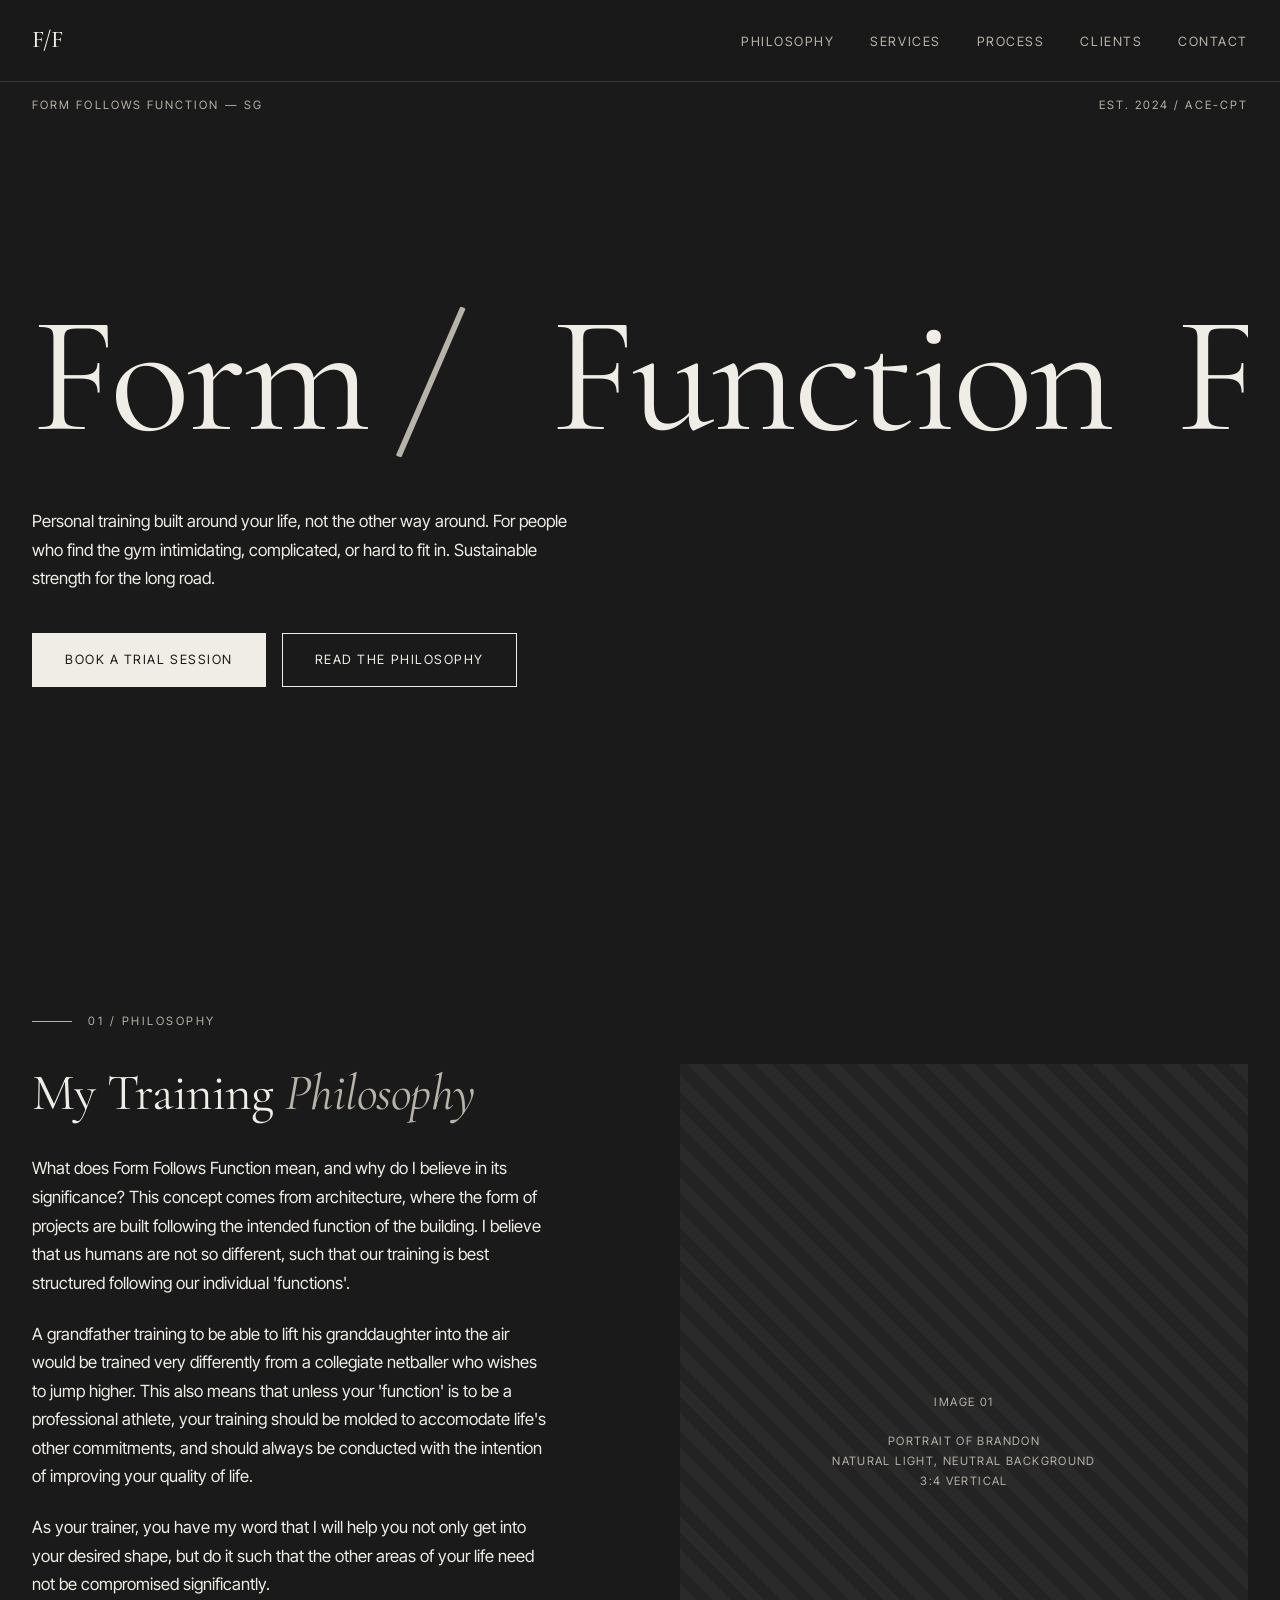
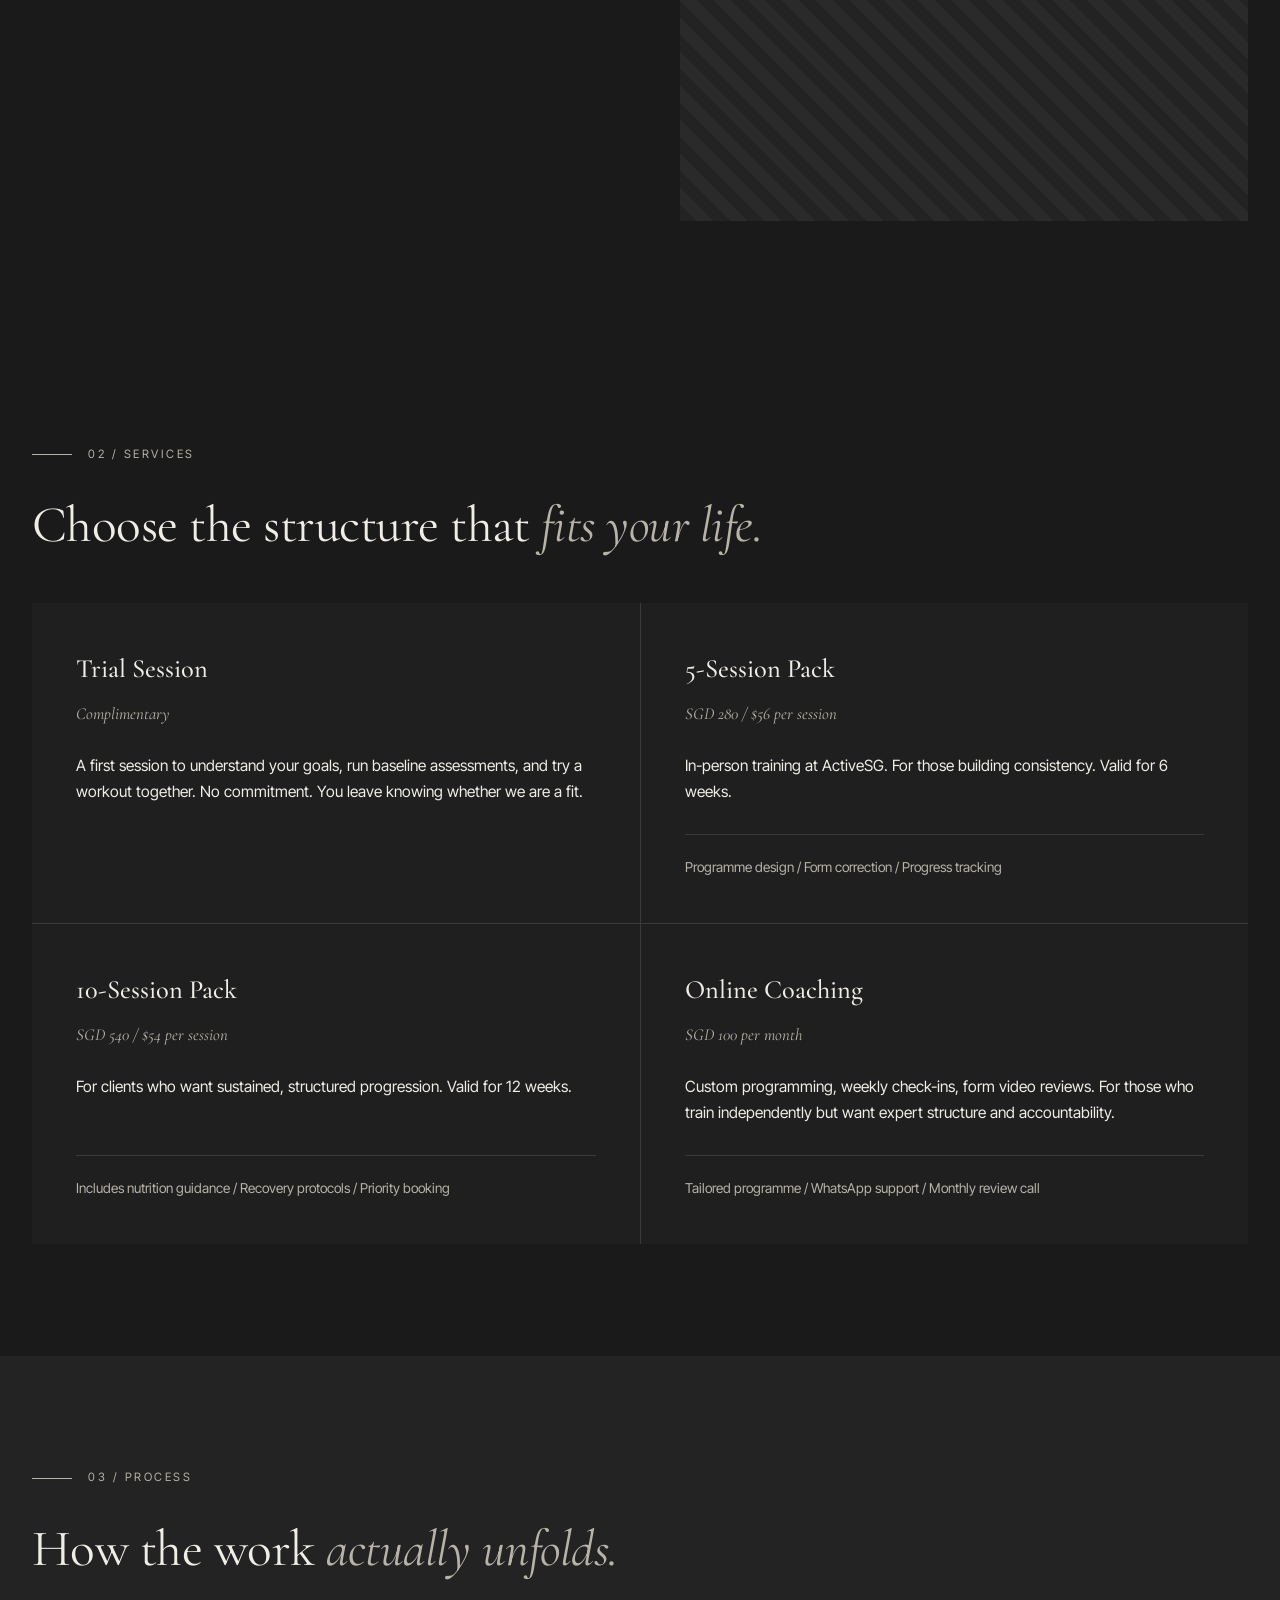
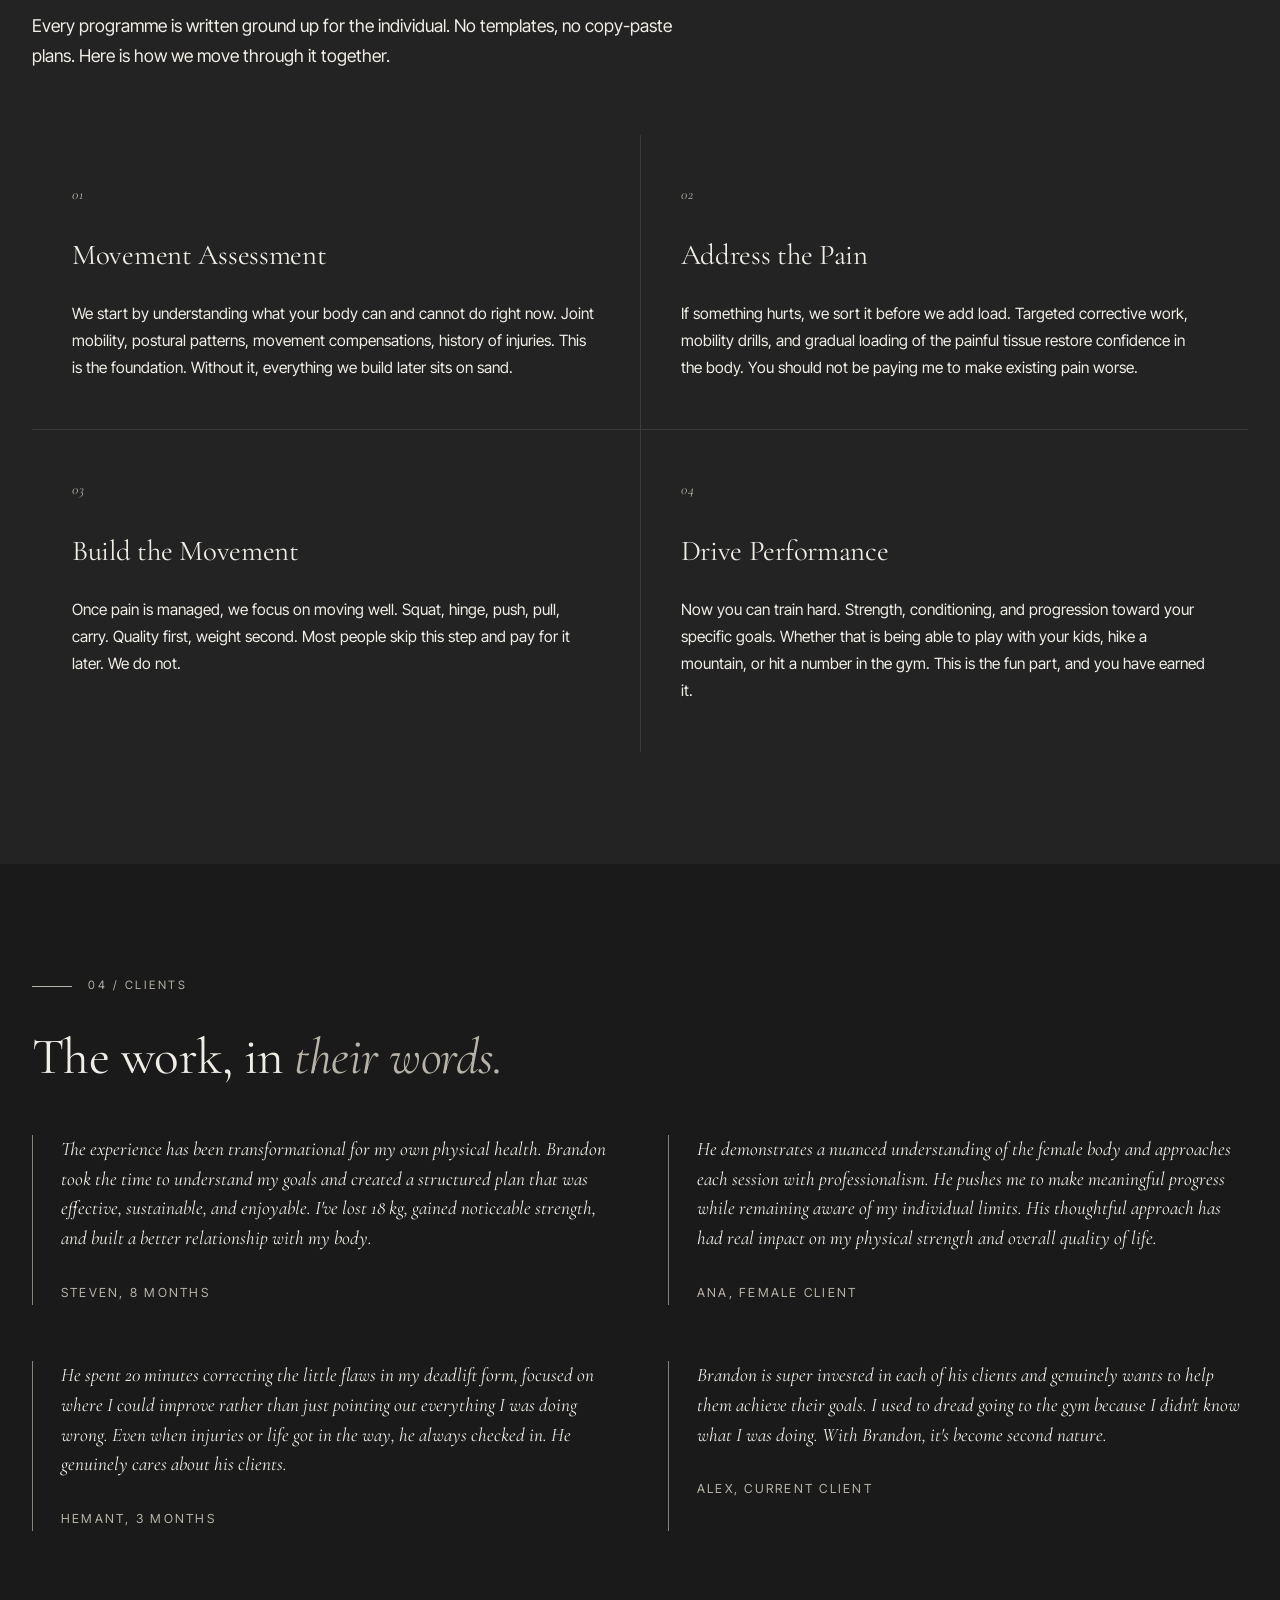
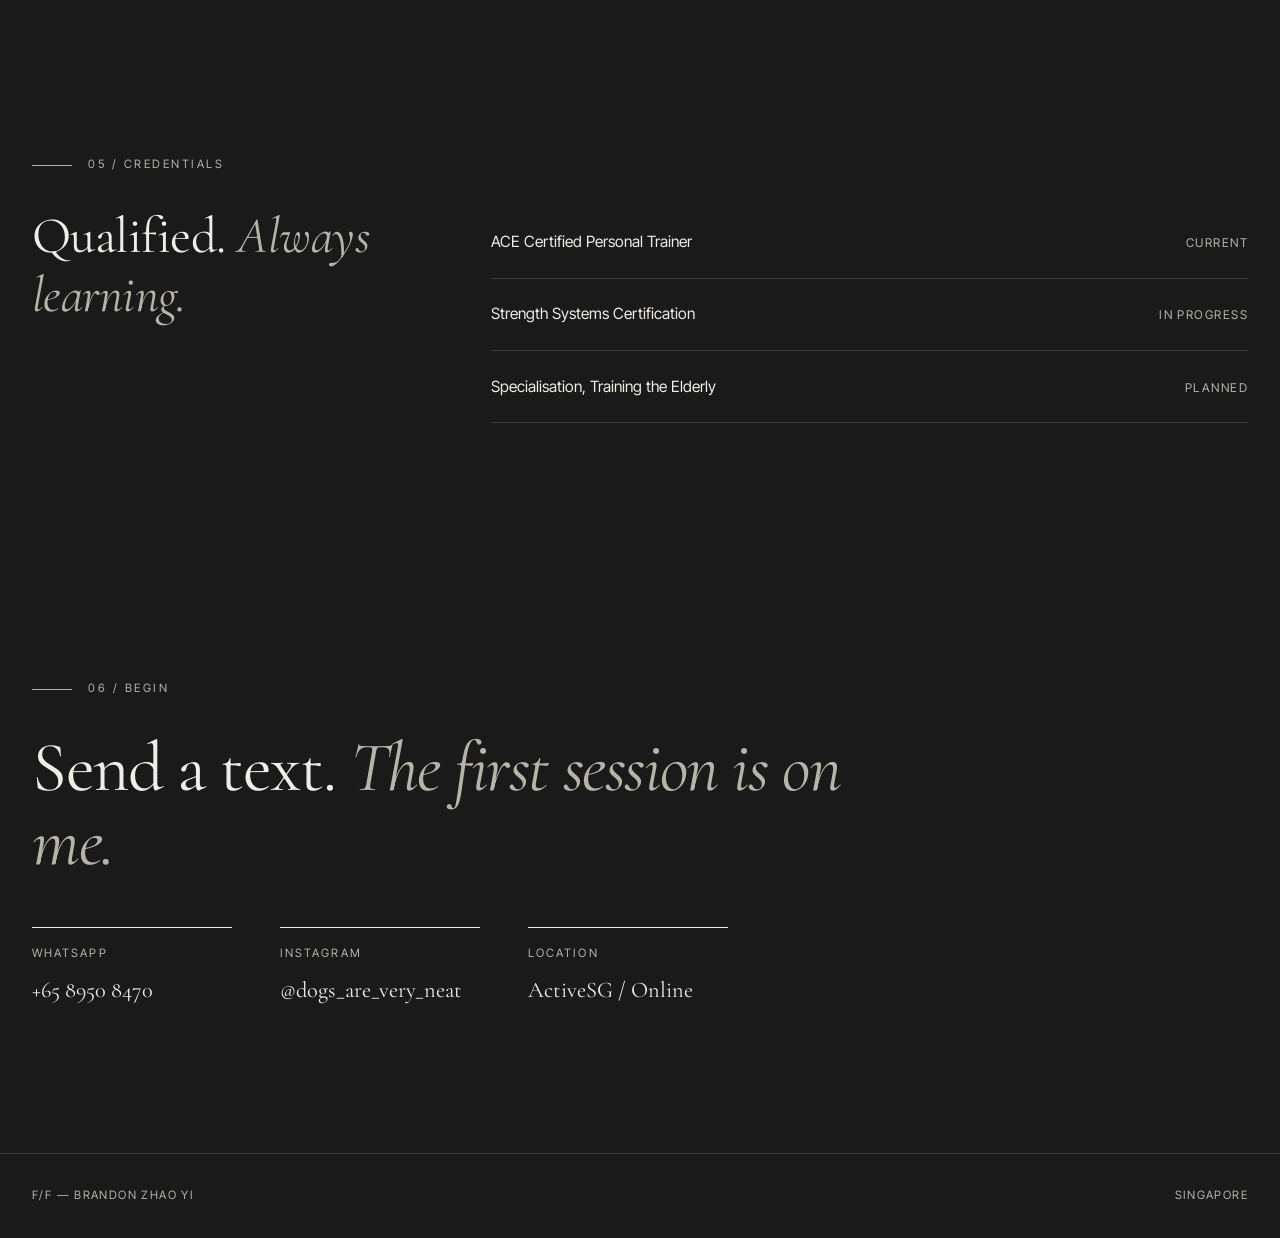
==== index.html @ 16bed67a "Add F/F personal training website Single-file HTML site for Brandon Zhao Yi's personal training bran" ====
<!DOCTYPE html>

<html lang="en">
<head>
<meta charset="UTF-8" />
<meta name="viewport" content="width=device-width, initial-scale=1.0" />
<title>F/F — Form Follows Function | Brandon Zhao Yi</title>

<link rel="preconnect" href="https://fonts.googleapis.com" />
<link rel="preconnect" href="https://fonts.gstatic.com" crossorigin />
<link href="https://fonts.googleapis.com/css2?family=Cormorant+Garamond:ital,wght@0,300;0,400;0,500;1,300;1,400&family=Inter+Tight:wght@300;400;500&display=swap" rel="stylesheet" />

<!--
============================================================================
HOW TO EDIT THIS WEBSITE — READ THIS FIRST
============================================================================

You do NOT need GitHub. You do NOT need to know code.

To edit any text on this site:

1. Open this file in any text editor (Notes, TextEdit, Notepad,
   or even just open it in iPad Files app and tap "Open in...")
2. Scroll down to the section called "TEXT CONTENT"
3. Change the words BETWEEN the quotation marks. Do NOT touch
   anything outside the quotation marks.
4. Save the file.
5. Re-open the file in your browser to see the changes.

Example:
   tagline: "Old text here"
   Change to:
   tagline: "Your new text here"

That is it. The rest of the file is just styling that makes
everything look pretty. You never need to touch it.

============================================================================
-->

<script>
// ============================================================================
// TEXT CONTENT — EDIT EVERYTHING HERE
// ============================================================================
// All your website text lives in this single block.
// Change anything inside the QUOTATION MARKS.
// Use \n for a new paragraph break in long text blocks.
// ============================================================================

const SITE = {

  // ----- HERO SECTION (the landing) -----
  brandShort: "F/F",
  brandFull: "Form / Function",
  metaLeft: "Form Follows Function — SG",
  metaRight: "EST. 2024 / ACE-CPT",
  tagline: "Personal training built around your life, not the other way around. For people who find the gym intimidating, complicated, or hard to fit in. Sustainable strength for the long road.",
  ctaPrimary: "Book a Trial Session",
  ctaSecondary: "Read the Philosophy",

  // ----- SECTION 01: PHILOSOPHY -----
  philosophyHeading: "My Training",
  philosophyHeadingItalic: "Philosophy",
  philosophyParagraph1: "What does Form Follows Function mean, and why do I believe in its significance? This concept comes from architecture, where the form of projects are built following the intended function of the building. I believe that us humans are not so different, such that our training is best structured following our individual 'functions'.",
  philosophyParagraph2: "A grandfather training to be able to lift his granddaughter into the air would be trained very differently from a collegiate netballer who wishes to jump higher. This also means that unless your 'function' is to be a professional athlete, your training should be molded to accomodate life's other commitments, and should always be conducted with the intention of improving your quality of life.",
  philosophyParagraph3: "As your trainer, you have my word that I will help you not only get into your desired shape, but do it such that the other areas of your life need not be compromised significantly.",

  // ----- SECTION 02: SERVICES -----
  servicesHeading: "Choose the structure that",
  servicesHeadingItalic: "fits your life.",

  service1Title: "Trial Session",
  service1Price: "Complimentary",
  service1Desc: "A first session to understand your goals, run baseline assessments, and try a workout together. No commitment. You leave knowing whether we are a fit.",
  service1Detail: "",

  service2Title: "5-Session Pack",
  service2Price: "SGD 280 / $56 per session",
  service2Desc: "In-person training at ActiveSG. For those building consistency. Valid for 6 weeks.",
  service2Detail: "Programme design / Form correction / Progress tracking",

  service3Title: "10-Session Pack",
  service3Price: "SGD 540 / $54 per session",
  service3Desc: "For clients who want sustained, structured progression. Valid for 12 weeks.",
  service3Detail: "Includes nutrition guidance / Recovery protocols / Priority booking",

  service4Title: "Online Coaching",
  service4Price: "SGD 100 per month",
  service4Desc: "Custom programming, weekly check-ins, form video reviews. For those who train independently but want expert structure and accountability.",
  service4Detail: "Tailored programme / WhatsApp support / Monthly review call",

  // ----- SECTION 03: TRAINING PROCESS (NEW) -----
  processHeading: "How the work",
  processHeadingItalic: "actually unfolds.",
  processIntro: "Every programme is written ground up for the individual. No templates, no copy-paste plans. Here is how we move through it together.",

  process1Number: "01",
  process1Title: "Movement Assessment",
  process1Body: "We start by understanding what your body can and cannot do right now. Joint mobility, postural patterns, movement compensations, history of injuries. This is the foundation. Without it, everything we build later sits on sand.",

  process2Number: "02",
  process2Title: "Address the Pain",
  process2Body: "If something hurts, we sort it before we add load. Targeted corrective work, mobility drills, and gradual loading of the painful tissue restore confidence in the body. You should not be paying me to make existing pain worse.",

  process3Number: "03",
  process3Title: "Build the Movement",
  process3Body: "Once pain is managed, we focus on moving well. Squat, hinge, push, pull, carry. Quality first, weight second. Most people skip this step and pay for it later. We do not.",

  process4Number: "04",
  process4Title: "Drive Performance",
  process4Body: "Now you can train hard. Strength, conditioning, and progression toward your specific goals. Whether that is being able to play with your kids, hike a mountain, or hit a number in the gym. This is the fun part, and you have earned it.",

  // ----- SECTION 04: TESTIMONIALS -----
  testimonialsHeading: "The work, in",
  testimonialsHeadingItalic: "their words.",

  testimonial1Quote: "The experience has been transformational for my own physical health. Brandon took the time to understand my goals and created a structured plan that was effective, sustainable, and enjoyable. I've lost 18 kg, gained noticeable strength, and built a better relationship with my body.",
  testimonial1Cite: "Steven, 8 months",

  testimonial2Quote: "He demonstrates a nuanced understanding of the female body and approaches each session with professionalism. He pushes me to make meaningful progress while remaining aware of my individual limits. His thoughtful approach has had real impact on my physical strength and overall quality of life.",
  testimonial2Cite: "Ana, female client",

  testimonial3Quote: "He spent 20 minutes correcting the little flaws in my deadlift form, focused on where I could improve rather than just pointing out everything I was doing wrong. Even when injuries or life got in the way, he always checked in. He genuinely cares about his clients.",
  testimonial3Cite: "Hemant, 3 months",

  testimonial4Quote: "Brandon is super invested in each of his clients and genuinely wants to help them achieve their goals. I used to dread going to the gym because I didn't know what I was doing. With Brandon, it's become second nature.",
  testimonial4Cite: "Alex, current client",

  // ----- SECTION 05: CREDENTIALS -----
  credsHeading: "Qualified.",
  credsHeadingItalic: "Always learning.",
  cred1Name: "ACE Certified Personal Trainer",
  cred1Status: "Current",
  cred2Name: "Strength Systems Certification",
  cred2Status: "In Progress",
  cred3Name: "Specialisation, Training the Elderly",
  cred3Status: "Planned",

  // ----- SECTION 06: CONTACT -----
  contactHeading: "Send a text.",
  contactHeadingItalic: "The first session is on me.",
  whatsappNumber: "+65 8950 8470",
  whatsappLink: "https://wa.me/6589508470",
  instagramHandle: "@dogs_are_very_neat",
  instagramLink: "https://instagram.com/dogs_are_very_neat",
  locationText: "ActiveSG / Online",

  // ----- FOOTER -----
  footerLeft: "F/F — Brandon Zhao Yi",
  footerRight: "Singapore",

};

// ============================================================================
// END OF TEXT CONTENT — DO NOT EDIT BELOW THIS LINE
// (unless you know what you are doing)
// ============================================================================
</script>

<style>
  :root {
    /* DARK PALETTE — high contrast for readability */
    --bg: #1a1a1a;          /* deep charcoal background */
    --bg-alt: #232323;      /* slightly lighter section break */
    --bg-card: #1f1f1f;     /* card background */
    --text: #f0ede6;        /* off-white main text */
    --text-soft: #b8b3a8;   /* light grey secondary */
    --text-muted: #888378;  /* muted accent */
    --line: #3a3a3a;        /* dividers */
    --highlight: #f0ede6;
  }

  * { margin: 0; padding: 0; box-sizing: border-box; }

  html {
    scroll-behavior: smooth;
    overflow-y: scroll;
  }

  /* Visible scrollbar */
  html::-webkit-scrollbar { width: 10px; }
  html::-webkit-scrollbar-track { background: var(--bg-alt); }
  html::-webkit-scrollbar-thumb { background: var(--text-muted); }
  html::-webkit-scrollbar-thumb:hover { background: var(--text-soft); }
  html { scrollbar-width: thin; scrollbar-color: var(--text-muted) var(--bg-alt); }

  body {
    background: var(--bg);
    color: var(--text);
    font-family: 'Inter Tight', sans-serif;
    font-weight: 400;
    line-height: 1.7;
    overflow-x: hidden;
    -webkit-font-smoothing: antialiased;
    font-size: 16px;
  }

  /* NAV */
  nav {
    position: fixed;
    top: 0; left: 0; right: 0;
    padding: 1.25rem 2rem;
    display: flex;
    justify-content: space-between;
    align-items: center;
    z-index: 100;
    background: rgba(26, 26, 26, 0.85);
    backdrop-filter: blur(10px);
    -webkit-backdrop-filter: blur(10px);
    border-bottom: 1px solid var(--line);
  }

  .logo {
    font-family: 'Cormorant Garamond', serif;
    font-weight: 500;
    font-size: 1.5rem;
    color: var(--text);
    text-decoration: none;
  }

  .nav-links {
    display: flex;
    gap: 2.25rem;
    list-style: none;
  }

  .nav-links a {
    color: var(--text-soft);
    text-decoration: none;
    font-size: 0.8rem;
    letter-spacing: 0.12em;
    text-transform: uppercase;
    transition: color 0.3s;
  }

  .nav-links a:hover { color: var(--text); }

  /* HERO */
  .hero {
    min-height: 100vh;
    padding: 8rem 2rem 4rem;
    display: flex;
    flex-direction: column;
    justify-content: center;
    position: relative;
  }

  .hero-meta, .hero-meta-right {
    position: absolute;
    top: 6rem;
    font-size: 0.72rem;
    letter-spacing: 0.18em;
    text-transform: uppercase;
    color: var(--text-soft);
  }
  .hero-meta { left: 2rem; }
  .hero-meta-right { right: 2rem; text-align: right; }

  .marquee {
    overflow: hidden;
    white-space: nowrap;
    margin: 1rem 0;
  }

  .marquee-track {
    display: inline-block;
    animation: scroll 35s linear infinite;
    font-family: 'Cormorant Garamond', serif;
    font-weight: 400;
    font-size: clamp(4rem, 13vw, 13rem);
    line-height: 1;
    letter-spacing: -0.02em;
    color: var(--text);
  }

  .marquee-track span {
    display: inline-block;
    padding-right: 4rem;
  }

  .marquee-track .slash {
    font-style: italic;
    color: var(--text-soft);
  }

  @keyframes scroll {
    0%   { transform: translateX(0); }
    100% { transform: translateX(-50%); }
  }

  .hero-tagline {
    max-width: 560px;
    margin-top: 2rem;
    font-size: 1.05rem;
    color: var(--text);
    line-height: 1.7;
  }

  .cta-row {
    display: flex;
    gap: 1rem;
    margin-top: 2.5rem;
    flex-wrap: wrap;
  }

  .btn {
    display: inline-block;
    padding: 0.95rem 2rem;
    font-size: 0.8rem;
    letter-spacing: 0.12em;
    text-transform: uppercase;
    text-decoration: none;
    border: 1px solid var(--text);
    color: var(--text);
    background: transparent;
    transition: background 0.3s, color 0.3s;
    cursor: pointer;
    font-family: inherit;
  }

  .btn:hover { background: var(--text); color: var(--bg); }

  .btn-filled {
    background: var(--text);
    color: var(--bg);
  }

  .btn-filled:hover { background: transparent; color: var(--text); }

  /* SECTIONS */
  section {
    padding: 7rem 2rem;
    max-width: 1400px;
    margin: 0 auto;
  }

  .section-label {
    font-size: 0.72rem;
    letter-spacing: 0.22em;
    text-transform: uppercase;
    color: var(--text-soft);
    margin-bottom: 2rem;
    display: flex;
    align-items: center;
    gap: 1rem;
  }

  .section-label::before {
    content: '';
    width: 40px;
    height: 1px;
    background: var(--text-soft);
  }

  /* PHILOSOPHY */
  .philosophy {
    display: grid;
    grid-template-columns: 1fr 1fr;
    gap: 5rem;
    align-items: start;
  }

  .philosophy-text h2,
  .section-headline {
    font-family: 'Cormorant Garamond', serif;
    font-weight: 400;
    font-size: clamp(2rem, 4vw, 3.2rem);
    line-height: 1.15;
    letter-spacing: -0.01em;
    margin-bottom: 2rem;
    color: var(--text);
  }

  .philosophy-text h2 em,
  .section-headline em {
    font-style: italic;
    color: var(--text-soft);
  }

  .philosophy-text p {
    font-size: 1.05rem;
    color: var(--text);
    margin-bottom: 1.4rem;
    max-width: 520px;
    line-height: 1.7;
  }

  .philosophy-image {
    aspect-ratio: 3/4;
    background: var(--bg-alt);
    position: relative;
    overflow: hidden;
  }

  .image-placeholder {
    position: absolute;
    inset: 0;
    display: flex;
    align-items: center;
    justify-content: center;
    color: var(--text-soft);
    font-size: 0.72rem;
    letter-spacing: 0.12em;
    text-transform: uppercase;
    text-align: center;
    padding: 2rem;
    background: repeating-linear-gradient(
      45deg,
      var(--bg-alt),
      var(--bg-alt) 12px,
      #2a2a2a 12px,
      #2a2a2a 24px
    );
  }

  /* SERVICES */
  .services-grid {
    display: grid;
    grid-template-columns: repeat(2, 1fr);
    gap: 1px;
    background: var(--line);
    margin-top: 3rem;
  }

  .service-card {
    background: var(--bg-card);
    padding: 2.75rem;
    display: flex;
    flex-direction: column;
    min-height: 320px;
  }

  .service-card h3 {
    font-family: 'Cormorant Garamond', serif;
    font-weight: 500;
    font-size: 1.65rem;
    margin-bottom: 0.5rem;
    color: var(--text);
  }

  .service-card .price {
    font-family: 'Cormorant Garamond', serif;
    font-style: italic;
    color: var(--text-soft);
    margin-bottom: 1.5rem;
    font-size: 1.05rem;
  }

  .service-card p {
    color: var(--text);
    font-size: 0.97rem;
    margin-bottom: auto;
    line-height: 1.7;
  }

  .service-card .pack-detail {
    margin-top: 1.5rem;
    padding-top: 1.25rem;
    border-top: 1px solid var(--line);
    font-size: 0.85rem;
    color: var(--text-soft);
    line-height: 1.8;
  }

  /* PROCESS — NEW SECTION */
  .process-section {
    background: var(--bg-alt);
    padding: 7rem 2rem;
    margin: 0;
    max-width: none;
  }

  .process-inner {
    max-width: 1400px;
    margin: 0 auto;
  }

  .process-intro {
    font-size: 1.1rem;
    color: var(--text);
    max-width: 640px;
    margin-bottom: 4rem;
    line-height: 1.7;
  }

  .process-grid {
    display: grid;
    grid-template-columns: repeat(2, 1fr);
    gap: 1px;
    background: var(--line);
  }

  .process-step {
    background: var(--bg-alt);
    padding: 3rem 2.5rem;
    position: relative;
  }

  .process-step .number {
    font-family: 'Cormorant Garamond', serif;
    font-style: italic;
    font-size: 0.9rem;
    color: var(--text-soft);
    letter-spacing: 0.1em;
    margin-bottom: 1.5rem;
  }

  .process-step h3 {
    font-family: 'Cormorant Garamond', serif;
    font-weight: 400;
    font-size: 1.8rem;
    margin-bottom: 1.25rem;
    color: var(--text);
    letter-spacing: -0.01em;
  }

  .process-step p {
    color: var(--text);
    font-size: 0.97rem;
    line-height: 1.75;
  }

  /* TESTIMONIALS */
  .testimonials {
    background: var(--bg);
    padding: 7rem 2rem;
    margin: 0;
    max-width: none;
  }

  .testimonials-inner {
    max-width: 1400px;
    margin: 0 auto;
  }

  .testimonial-grid {
    display: grid;
    grid-template-columns: repeat(2, 1fr);
    gap: 3.5rem;
    margin-top: 3rem;
  }

  .testimonial {
    border-left: 1px solid var(--text-muted);
    padding-left: 1.75rem;
  }

  .testimonial blockquote {
    font-family: 'Cormorant Garamond', serif;
    font-weight: 400;
    font-size: 1.2rem;
    line-height: 1.55;
    margin-bottom: 1.5rem;
    color: var(--text);
    font-style: italic;
  }

  .testimonial cite {
    font-style: normal;
    font-size: 0.78rem;
    letter-spacing: 0.18em;
    text-transform: uppercase;
    color: var(--text-soft);
  }

  /* CREDENTIALS */
  .creds {
    display: grid;
    grid-template-columns: 1fr 2fr;
    gap: 5rem;
    align-items: start;
  }

  .creds-list {
    list-style: none;
  }

  .creds-list li {
    padding: 1.4rem 0;
    border-bottom: 1px solid var(--line);
    display: flex;
    justify-content: space-between;
    align-items: baseline;
    gap: 1rem;
    font-size: 0.97rem;
    color: var(--text);
  }

  .creds-list li span:last-child {
    color: var(--text-soft);
    font-size: 0.75rem;
    letter-spacing: 0.12em;
    text-transform: uppercase;
    flex-shrink: 0;
  }

  /* CONTACT */
  .contact {
    text-align: left;
    padding: 9rem 2rem;
  }

  .contact h2 {
    font-family: 'Cormorant Garamond', serif;
    font-weight: 400;
    font-size: clamp(2.3rem, 5.5vw, 4.5rem);
    line-height: 1.05;
    letter-spacing: -0.02em;
    margin-bottom: 3rem;
    max-width: 900px;
    color: var(--text);
  }

  .contact h2 em {
    font-style: italic;
    color: var(--text-soft);
  }

  .contact-methods {
    display: flex;
    gap: 3rem;
    flex-wrap: wrap;
    margin-top: 3rem;
  }

  .contact-method {
    border-top: 1px solid var(--text);
    padding-top: 1rem;
    min-width: 200px;
  }

  .contact-method .label {
    font-size: 0.72rem;
    letter-spacing: 0.18em;
    text-transform: uppercase;
    color: var(--text-soft);
    margin-bottom: 0.5rem;
  }

  .contact-method a {
    font-family: 'Cormorant Garamond', serif;
    font-size: 1.4rem;
    color: var(--text);
    text-decoration: none;
    transition: opacity 0.3s;
  }

  .contact-method a:hover { opacity: 0.6; }

  /* FOOTER */
  footer {
    border-top: 1px solid var(--line);
    padding: 2rem;
    display: flex;
    justify-content: space-between;
    font-size: 0.72rem;
    letter-spacing: 0.12em;
    text-transform: uppercase;
    color: var(--text-soft);
    flex-wrap: wrap;
    gap: 1rem;
  }

  /* SCROLL REVEAL */
  .reveal {
    opacity: 0;
    transform: translateY(30px);
    transition: opacity 1s ease, transform 1s ease;
  }

  .reveal.visible {
    opacity: 1;
    transform: translateY(0);
  }

  /* MOBILE */
  @media (max-width: 768px) {
    body { font-size: 15px; }

    nav { padding: 1rem 1.25rem; }
    .logo { font-size: 1.3rem; }
    .nav-links { gap: 1.25rem; }
    .nav-links a { font-size: 0.7rem; letter-spacing: 0.08em; }
    .nav-links li:nth-child(3) { display: none; }

    .hero {
      padding: 7rem 1.25rem 3rem;
      min-height: auto;
    }
    .hero-meta, .hero-meta-right {
      position: static;
      margin-bottom: 0.5rem;
      font-size: 0.65rem;
      text-align: left;
    }
    .hero-meta-right { margin-bottom: 1.5rem; }

    .marquee-track { font-size: clamp(3rem, 18vw, 6rem); }
    .marquee-track span { padding-right: 2rem; }

    .hero-tagline { font-size: 1rem; margin-top: 1.5rem; }

    .cta-row { flex-direction: column; gap: 0.75rem; }
    .btn { width: 100%; text-align: center; padding: 1rem; }

    section { padding: 4.5rem 1.25rem; }
    .testimonials, .process-section { padding: 4.5rem 1.25rem; }
    .contact { padding: 5rem 1.25rem; }

    .philosophy,
    .services-grid,
    .process-grid,
    .testimonial-grid,
    .creds {
      grid-template-columns: 1fr;
      gap: 2.5rem;
    }

    .services-grid, .process-grid { gap: 1px; }
    .service-card, .process-step {
      padding: 2rem 1.5rem;
      min-height: auto;
    }

    .testimonial { padding-left: 1.25rem; }
    .testimonial blockquote { font-size: 1.05rem; }

    .contact-methods { flex-direction: column; gap: 1.5rem; }
    .contact-method { width: 100%; }
    .contact-method a { font-size: 1.2rem; }

    .creds-list li {
      flex-direction: column;
      align-items: flex-start;
      gap: 0.4rem;
    }

    footer { flex-direction: column; text-align: center; }
  }

  @media (max-width: 380px) {
    .nav-links li:nth-child(2) { display: none; }
  }
</style>

</head>
<body>

<nav>
  <a href="#" class="logo" id="logo"></a>
  <ul class="nav-links">
    <li><a href="#philosophy">Philosophy</a></li>
    <li><a href="#services">Services</a></li>
    <li><a href="#process">Process</a></li>
    <li><a href="#testimonials">Clients</a></li>
    <li><a href="#contact">Contact</a></li>
  </ul>
</nav>

<header class="hero">
  <div class="hero-meta" id="metaLeft"></div>
  <div class="hero-meta-right" id="metaRight"></div>

  <div class="marquee">
    <div class="marquee-track" id="marqueeTrack"></div>
  </div>

  <p class="hero-tagline" id="tagline"></p>

  <div class="cta-row">
    <a href="#contact" class="btn btn-filled" id="ctaPrimary"></a>
    <a href="#philosophy" class="btn" id="ctaSecondary"></a>
  </div>
</header>

<section id="philosophy" class="reveal">
  <div class="section-label">01 / Philosophy</div>
  <div class="philosophy">
    <div class="philosophy-text">
      <h2 id="philosophyHeading"></h2>
      <p id="philosophyParagraph1"></p>
      <p id="philosophyParagraph2"></p>
      <p id="philosophyParagraph3"></p>
    </div>
    <div class="philosophy-image">
      <div class="image-placeholder">
        IMAGE 01<br/><br/>
        Portrait of Brandon<br/>
        Natural light, neutral background<br/>
        3:4 vertical
      </div>
    </div>
  </div>
</section>

<section id="services" class="reveal">
  <div class="section-label">02 / Services</div>
  <h2 class="section-headline" id="servicesHeading"></h2>
  <div class="services-grid">
    <div class="service-card">
      <h3 id="service1Title"></h3>
      <div class="price" id="service1Price"></div>
      <p id="service1Desc"></p>
      <div class="pack-detail" id="service1Detail"></div>
    </div>
    <div class="service-card">
      <h3 id="service2Title"></h3>
      <div class="price" id="service2Price"></div>
      <p id="service2Desc"></p>
      <div class="pack-detail" id="service2Detail"></div>
    </div>
    <div class="service-card">
      <h3 id="service3Title"></h3>
      <div class="price" id="service3Price"></div>
      <p id="service3Desc"></p>
      <div class="pack-detail" id="service3Detail"></div>
    </div>
    <div class="service-card">
      <h3 id="service4Title"></h3>
      <div class="price" id="service4Price"></div>
      <p id="service4Desc"></p>
      <div class="pack-detail" id="service4Detail"></div>
    </div>
  </div>
</section>

<section id="process" class="process-section reveal" style="max-width:none;">
  <div class="process-inner">
    <div class="section-label">03 / Process</div>
    <h2 class="section-headline" id="processHeading"></h2>
    <p class="process-intro" id="processIntro"></p>
    <div class="process-grid">
      <div class="process-step">
        <div class="number" id="process1Number"></div>
        <h3 id="process1Title"></h3>
        <p id="process1Body"></p>
      </div>
      <div class="process-step">
        <div class="number" id="process2Number"></div>
        <h3 id="process2Title"></h3>
        <p id="process2Body"></p>
      </div>
      <div class="process-step">
        <div class="number" id="process3Number"></div>
        <h3 id="process3Title"></h3>
        <p id="process3Body"></p>
      </div>
      <div class="process-step">
        <div class="number" id="process4Number"></div>
        <h3 id="process4Title"></h3>
        <p id="process4Body"></p>
      </div>
    </div>
  </div>
</section>

<section id="testimonials" class="testimonials reveal" style="max-width:none;">
  <div class="testimonials-inner">
    <div class="section-label">04 / Clients</div>
    <h2 class="section-headline" id="testimonialsHeading"></h2>
    <div class="testimonial-grid">
      <div class="testimonial">
        <blockquote id="testimonial1Quote"></blockquote>
        <cite id="testimonial1Cite"></cite>
      </div>
      <div class="testimonial">
        <blockquote id="testimonial2Quote"></blockquote>
        <cite id="testimonial2Cite"></cite>
      </div>
      <div class="testimonial">
        <blockquote id="testimonial3Quote"></blockquote>
        <cite id="testimonial3Cite"></cite>
      </div>
      <div class="testimonial">
        <blockquote id="testimonial4Quote"></blockquote>
        <cite id="testimonial4Cite"></cite>
      </div>
    </div>
  </div>
</section>

<section class="reveal">
  <div class="section-label">05 / Credentials</div>
  <div class="creds">
    <h2 class="section-headline" id="credsHeading"></h2>
    <ul class="creds-list">
      <li><span id="cred1Name"></span><span id="cred1Status"></span></li>
      <li><span id="cred2Name"></span><span id="cred2Status"></span></li>
      <li><span id="cred3Name"></span><span id="cred3Status"></span></li>
    </ul>
  </div>
</section>

<section id="contact" class="contact reveal">
  <div class="section-label">06 / Begin</div>
  <h2 id="contactHeading"></h2>
  <div class="contact-methods">
    <div class="contact-method">
      <div class="label">WhatsApp</div>
      <a id="whatsappLink"></a>
    </div>
    <div class="contact-method">
      <div class="label">Instagram</div>
      <a id="instagramLink" target="_blank"></a>
    </div>
    <div class="contact-method">
      <div class="label">Location</div>
      <a id="locationText"></a>
    </div>
  </div>
</section>

<footer>
  <div id="footerLeft"></div>
  <div id="footerRight"></div>
</footer>

<script>
  // Inject all SITE text into the page
  const setText = (id, val) => { const el = document.getElementById(id); if (el) el.textContent = val; };
  const setHTML = (id, val) => { const el = document.getElementById(id); if (el) el.innerHTML = val; };

  setText('logo', SITE.brandShort);
  setText('metaLeft', SITE.metaLeft);
  setText('metaRight', SITE.metaRight);

  // Marquee — repeats brand name 4 times
  const marqueeName = SITE.brandFull.replace('/', '<span class="slash">/</span>');
  document.getElementById('marqueeTrack').innerHTML =
    `<span>${marqueeName}</span><span>${marqueeName}</span><span>${marqueeName}</span><span>${marqueeName}</span>`;

  setText('tagline', SITE.tagline);
  setText('ctaPrimary', SITE.ctaPrimary);
  setText('ctaSecondary', SITE.ctaSecondary);

  setHTML('philosophyHeading', `${SITE.philosophyHeading} <em>${SITE.philosophyHeadingItalic}</em>`);
  setText('philosophyParagraph1', SITE.philosophyParagraph1);
  setText('philosophyParagraph2', SITE.philosophyParagraph2);
  setText('philosophyParagraph3', SITE.philosophyParagraph3);

  setHTML('servicesHeading', `${SITE.servicesHeading} <em>${SITE.servicesHeadingItalic}</em>`);

  for (let i = 1; i <= 4; i++) {
    setText(`service${i}Title`, SITE[`service${i}Title`]);
    setText(`service${i}Price`, SITE[`service${i}Price`]);
    setText(`service${i}Desc`, SITE[`service${i}Desc`]);
    const detailEl = document.getElementById(`service${i}Detail`);
    if (detailEl) {
      if (SITE[`service${i}Detail`]) {
        detailEl.textContent = SITE[`service${i}Detail`];
      } else {
        detailEl.style.display = 'none';
      }
    }
  }

  setHTML('processHeading', `${SITE.processHeading} <em>${SITE.processHeadingItalic}</em>`);
  setText('processIntro', SITE.processIntro);
  for (let i = 1; i <= 4; i++) {
    setText(`process${i}Number`, SITE[`process${i}Number`]);
    setText(`process${i}Title`, SITE[`process${i}Title`]);
    setText(`process${i}Body`, SITE[`process${i}Body`]);
  }

  setHTML('testimonialsHeading', `${SITE.testimonialsHeading} <em>${SITE.testimonialsHeadingItalic}</em>`);
  for (let i = 1; i <= 4; i++) {
    setText(`testimonial${i}Quote`, SITE[`testimonial${i}Quote`]);
    setText(`testimonial${i}Cite`, SITE[`testimonial${i}Cite`]);
  }

  setHTML('credsHeading', `${SITE.credsHeading} <em>${SITE.credsHeadingItalic}</em>`);
  setText('cred1Name', SITE.cred1Name);
  setText('cred1Status', SITE.cred1Status);
  setText('cred2Name', SITE.cred2Name);
  setText('cred2Status', SITE.cred2Status);
  setText('cred3Name', SITE.cred3Name);
  setText('cred3Status', SITE.cred3Status);

  setHTML('contactHeading', `${SITE.contactHeading} <em>${SITE.contactHeadingItalic}</em>`);
  const wa = document.getElementById('whatsappLink');
  wa.href = SITE.whatsappLink;
  wa.textContent = SITE.whatsappNumber;
  const ig = document.getElementById('instagramLink');
  ig.href = SITE.instagramLink;
  ig.textContent = SITE.instagramHandle;
  setText('locationText', SITE.locationText);

  setText('footerLeft', SITE.footerLeft);
  setText('footerRight', SITE.footerRight);

  // Scroll reveal
  const observer = new IntersectionObserver((entries) => {
    entries.forEach(entry => {
      if (entry.isIntersecting) entry.target.classList.add('visible');
    });
  }, { threshold: 0.1 });
  document.querySelectorAll('.reveal').forEach(el => observer.observe(el));
</script>

</body>
</html>
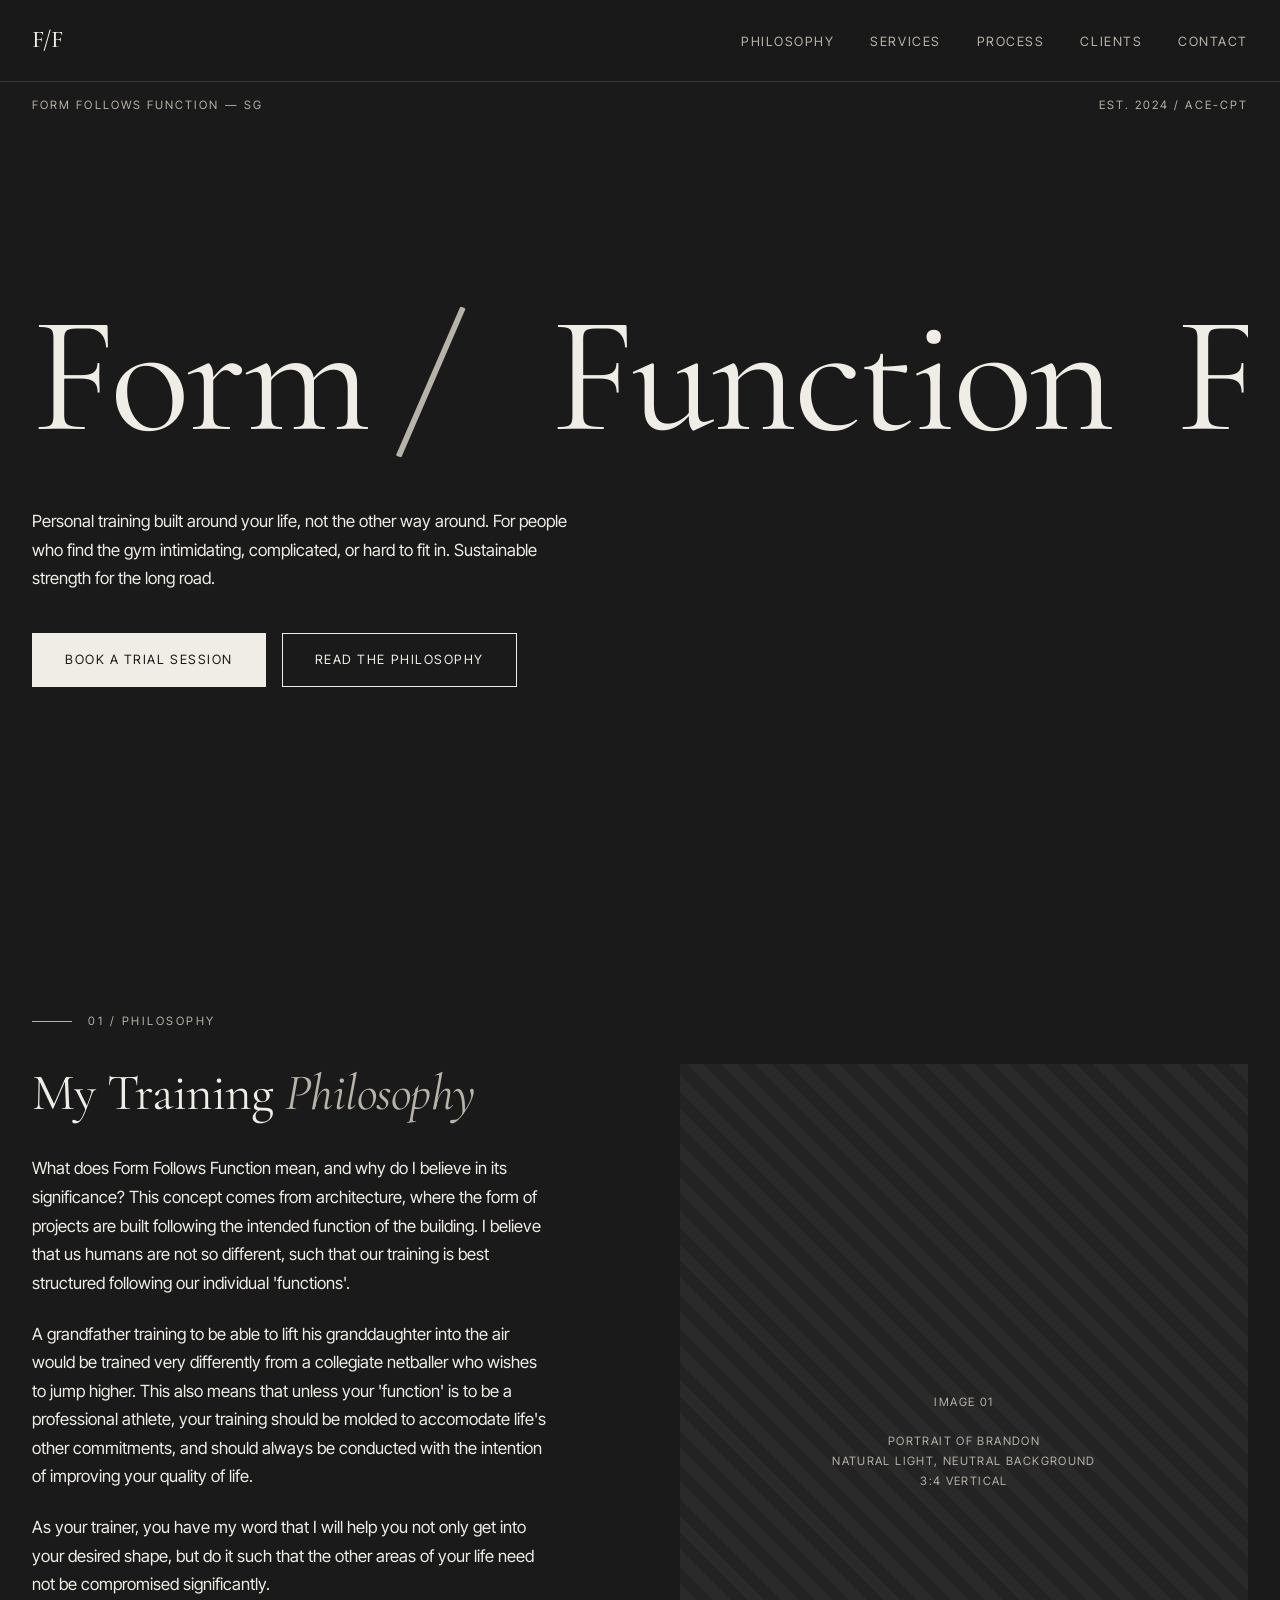
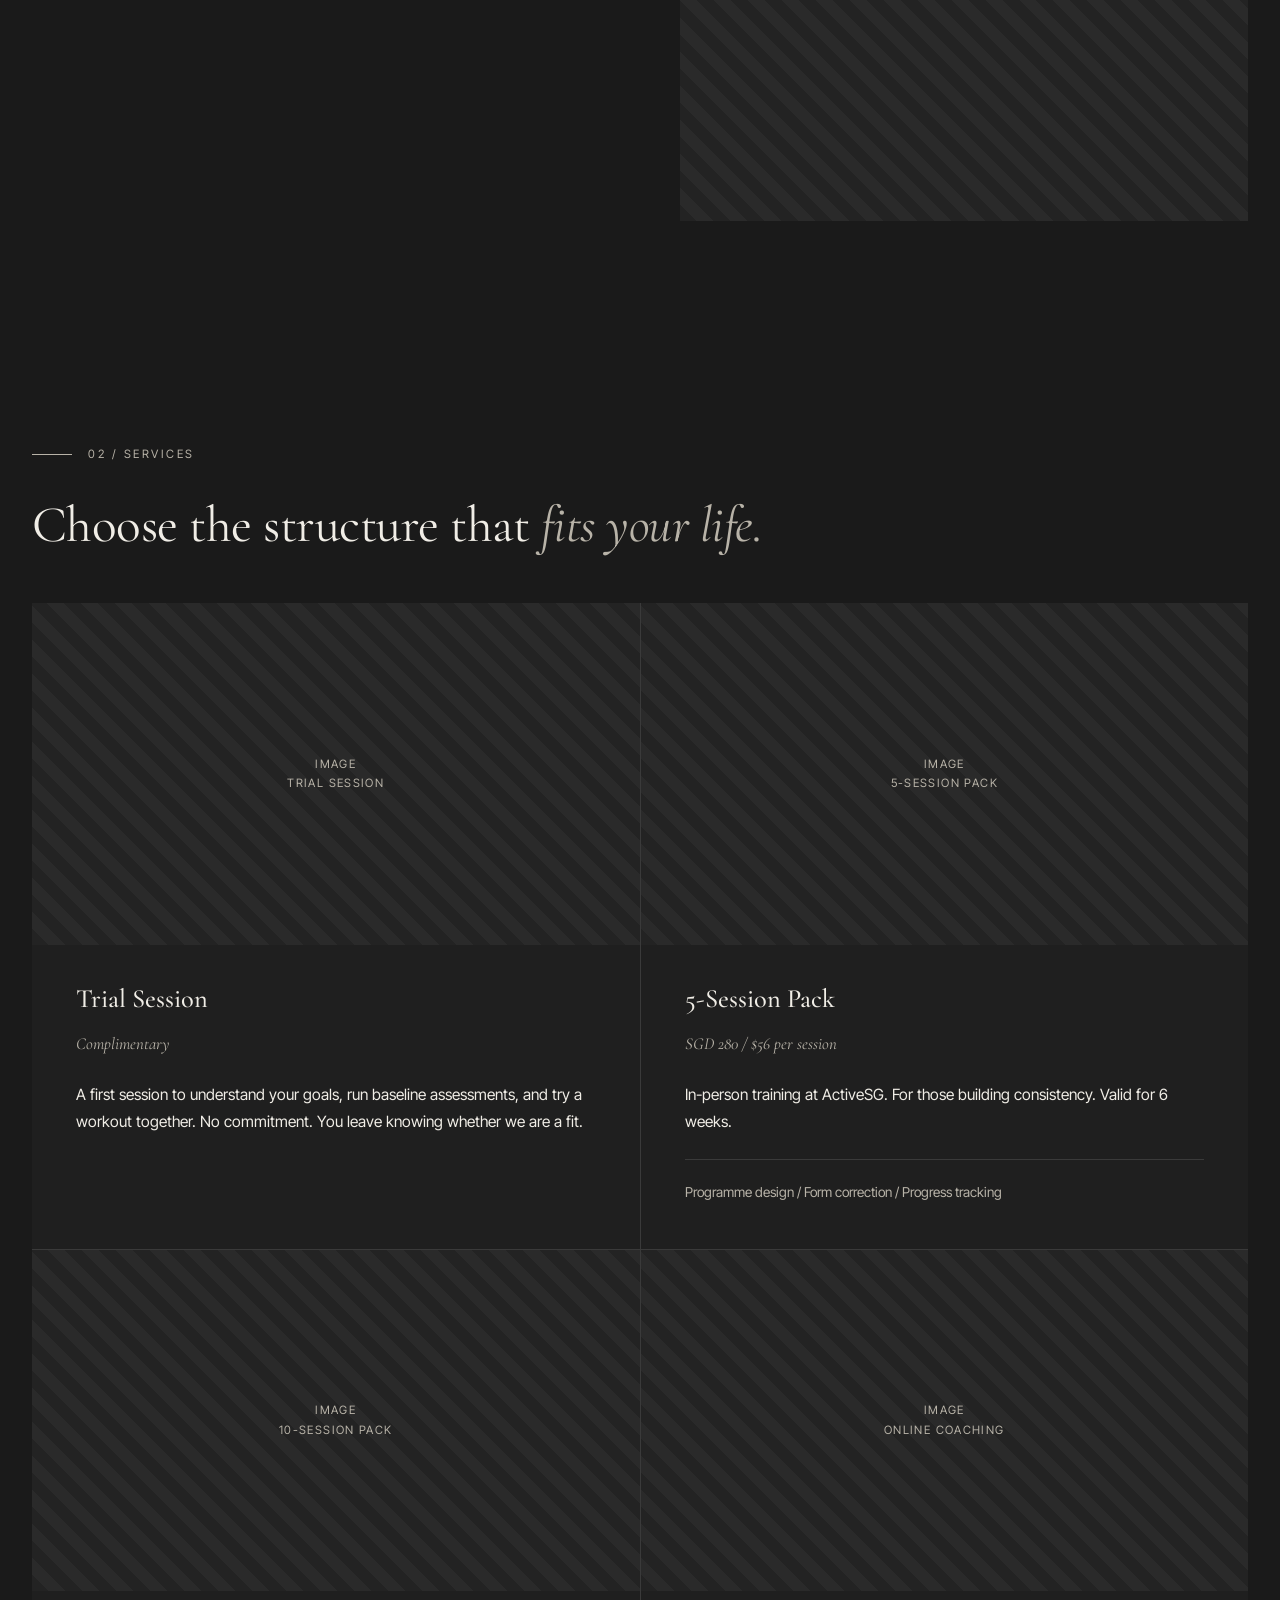
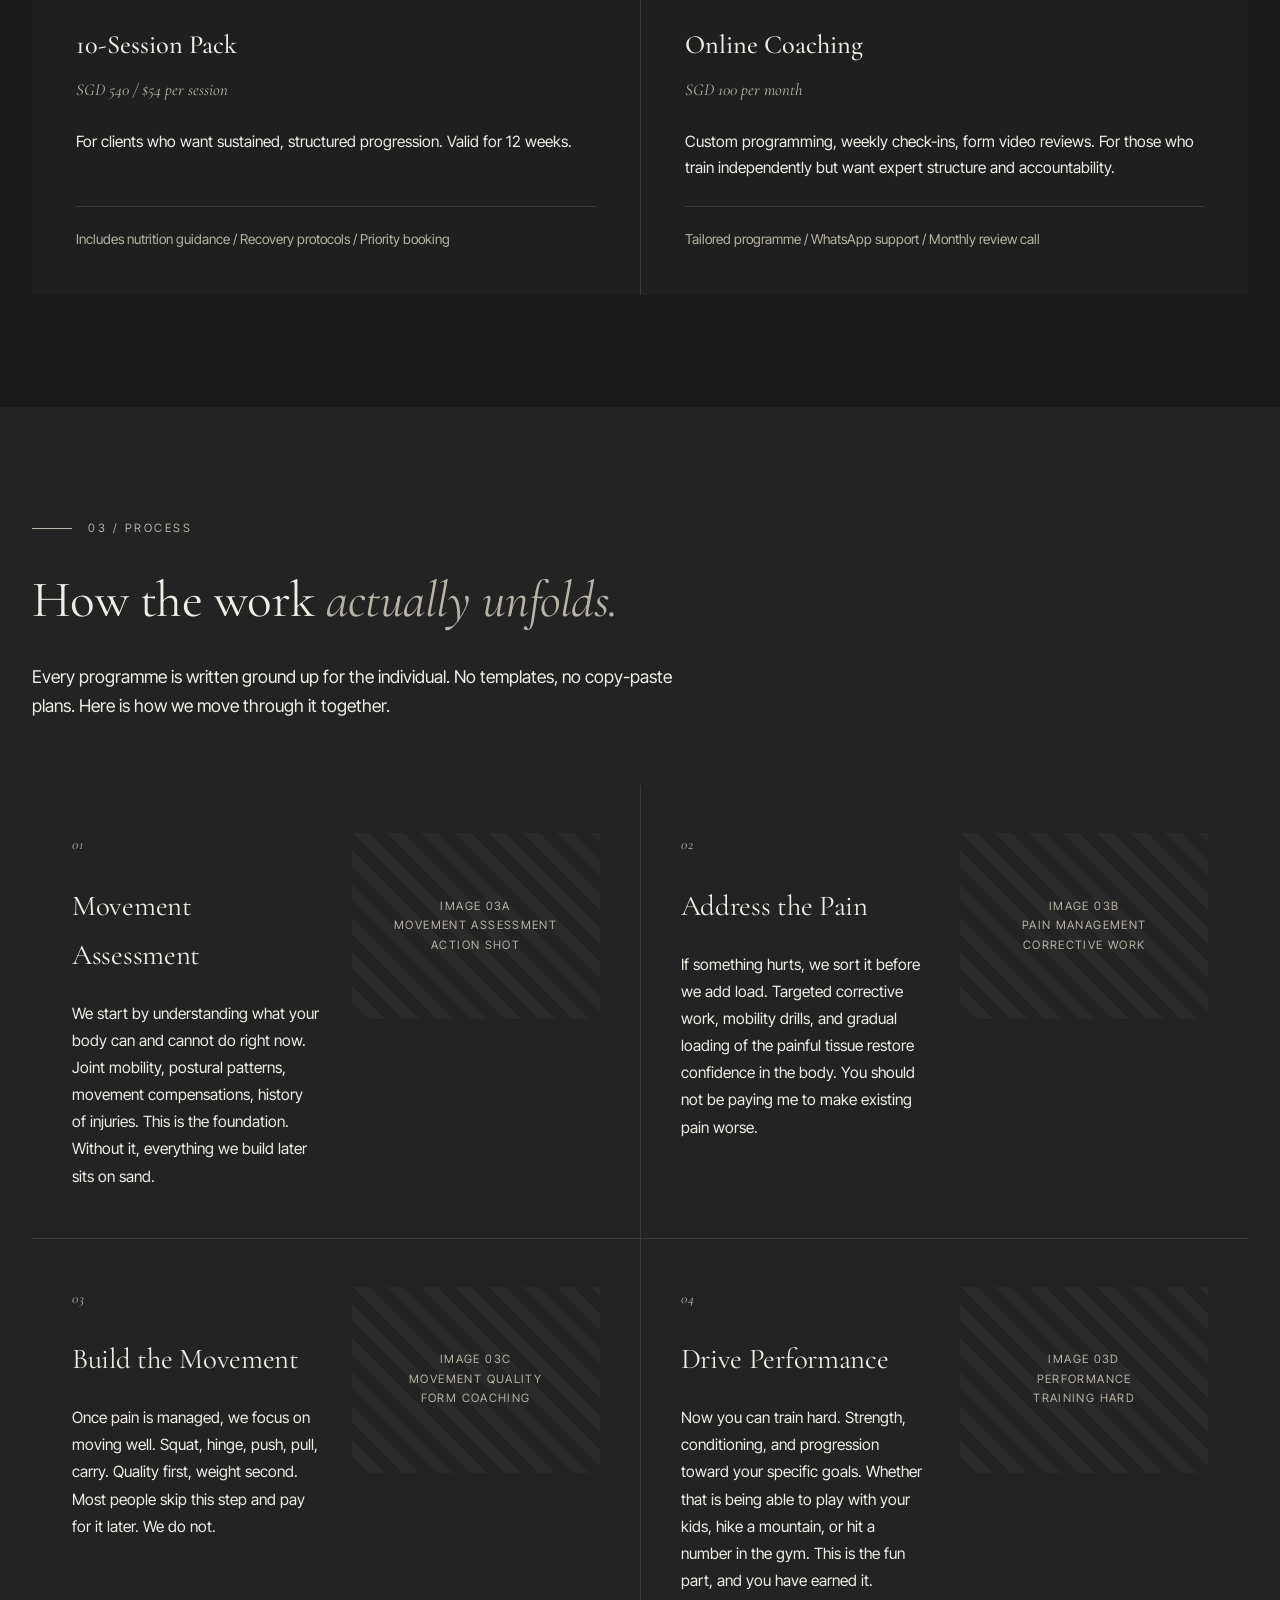
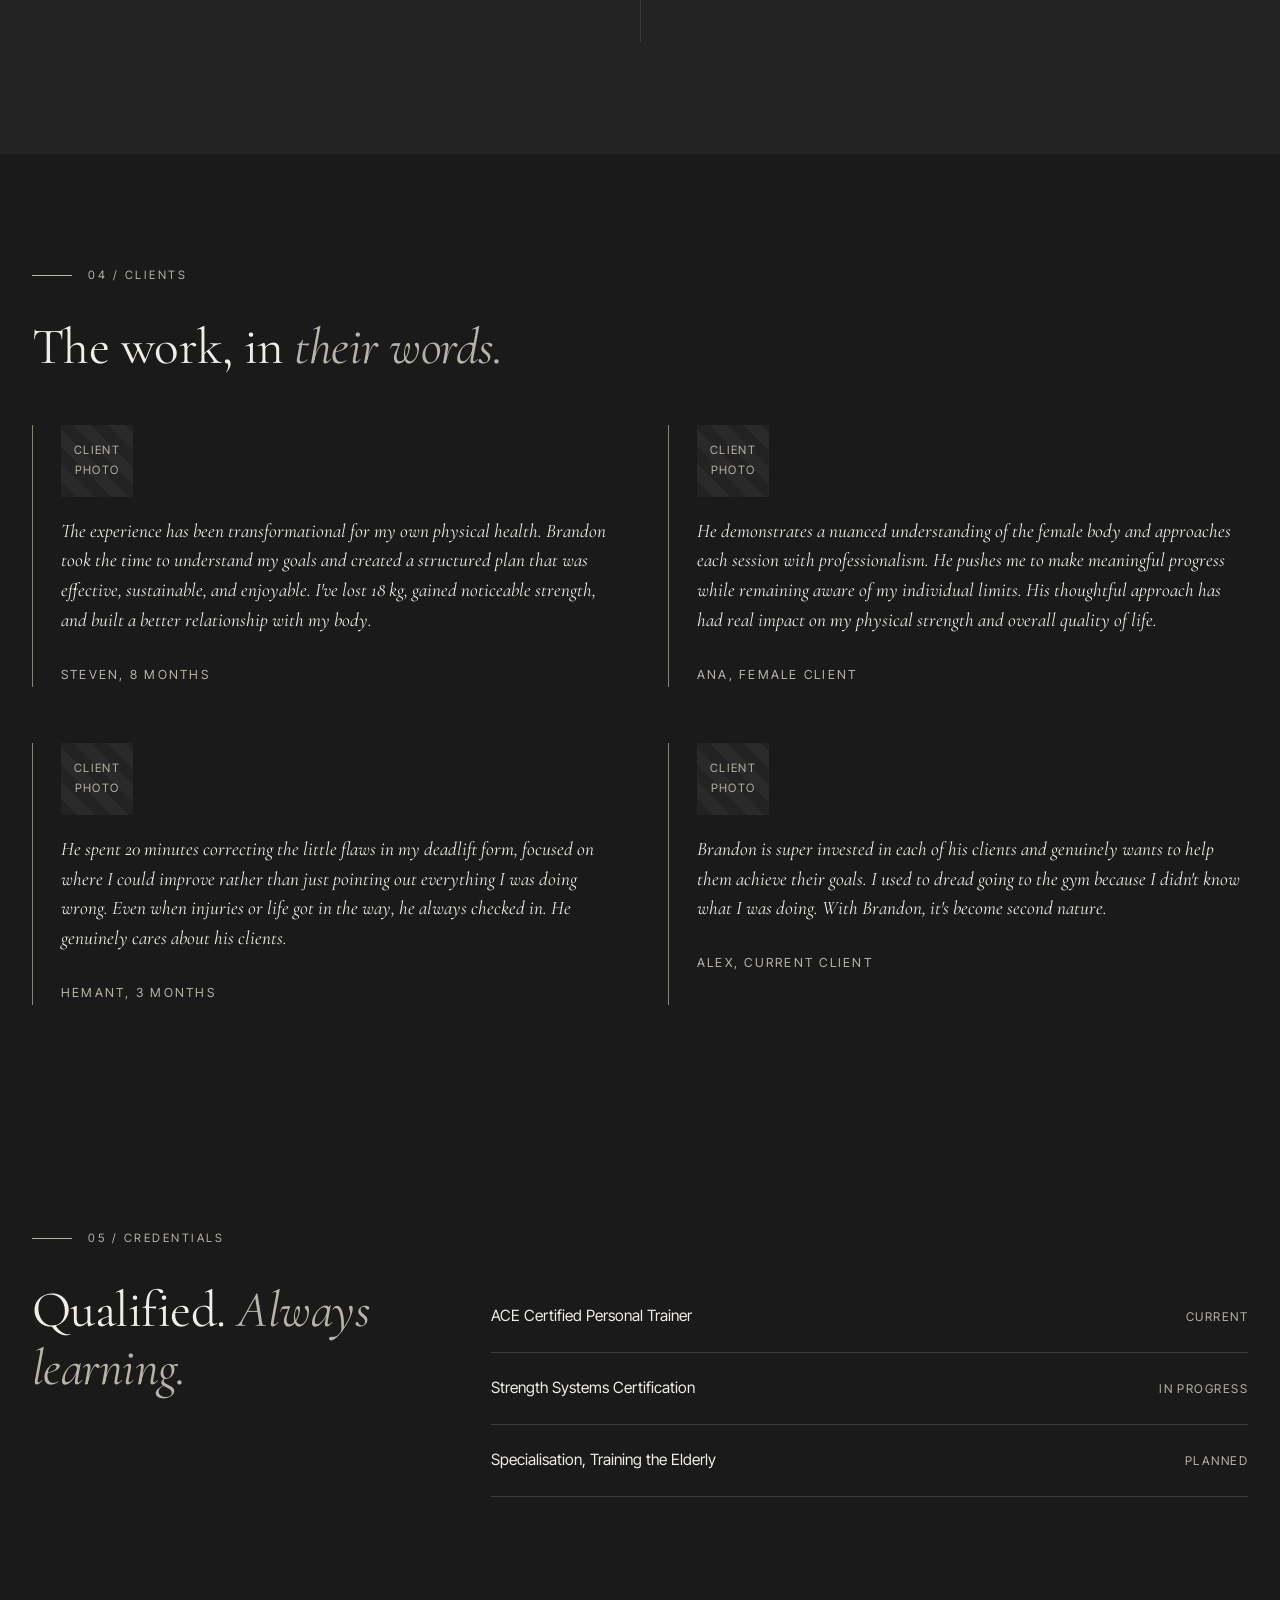
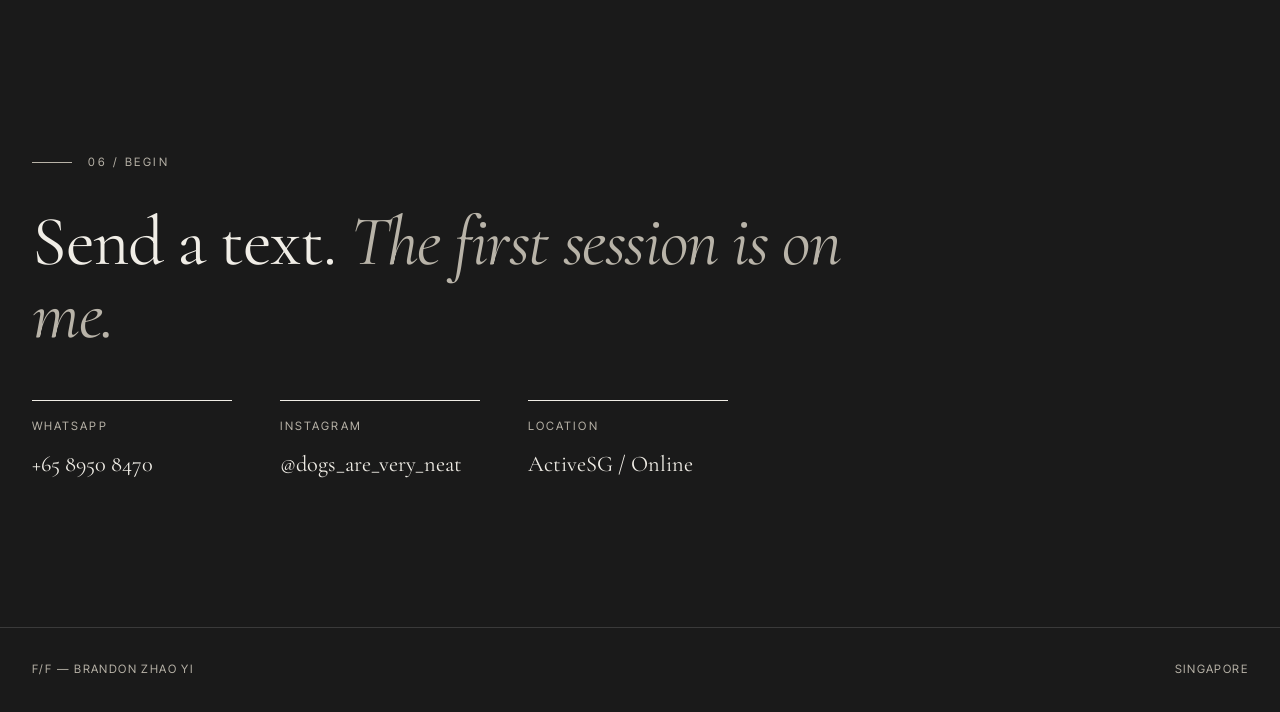
==== commit c293ca2a: "Add directional scroll animations and image slots per section - Replace coarse section-level .reveal" ====
--- a/index.html
+++ b/index.html
@@ -413,6 +413,38 @@
     );
   }
 
+  /* IMAGE SLOTS */
+  .service-card-image {
+    aspect-ratio: 16/9;
+    background: var(--bg);
+    position: relative;
+    overflow: hidden;
+    margin: -2.75rem -2.75rem 2rem;
+  }
+
+  .process-step-inner {
+    display: grid;
+    grid-template-columns: 1fr 1fr;
+    gap: 2rem;
+    align-items: start;
+  }
+
+  .step-image {
+    aspect-ratio: 4/3;
+    background: var(--bg);
+    position: relative;
+    overflow: hidden;
+  }
+
+  .testimonial-photo {
+    width: 72px;
+    height: 72px;
+    background: var(--bg-alt);
+    position: relative;
+    overflow: hidden;
+    margin-bottom: 1.25rem;
+  }
+
   /* SERVICES */
   .services-grid {
     display: grid;
@@ -662,16 +694,35 @@
   }
 
   /* SCROLL REVEAL */
-  .reveal {
+  .reveal-up {
     opacity: 0;
-    transform: translateY(30px);
-    transition: opacity 1s ease, transform 1s ease;
-  }
-
-  .reveal.visible {
+    transform: translateY(40px);
+    transition: opacity 0.85s ease, transform 0.85s ease;
+  }
+
+  .reveal-left {
+    opacity: 0;
+    transform: translateX(-50px);
+    transition: opacity 0.85s ease, transform 0.85s ease;
+  }
+
+  .reveal-right {
+    opacity: 0;
+    transform: translateX(50px);
+    transition: opacity 0.85s ease, transform 0.85s ease;
+  }
+
+  .reveal-up.visible,
+  .reveal-left.visible,
+  .reveal-right.visible {
     opacity: 1;
-    transform: translateY(0);
-  }
+    transform: translate(0, 0);
+  }
+
+  .delay-1 { transition-delay: 0.12s; }
+  .delay-2 { transition-delay: 0.24s; }
+  .delay-3 { transition-delay: 0.36s; }
+  .delay-4 { transition-delay: 0.48s; }
 
   /* MOBILE */
   @media (max-width: 768px) {
@@ -722,6 +773,10 @@
       min-height: auto;
     }
 
+    .process-step-inner { grid-template-columns: 1fr; }
+
+    .service-card-image { margin: -2rem -1.5rem 1.5rem; }
+
     .testimonial { padding-left: 1.25rem; }
     .testimonial blockquote { font-size: 1.05rem; }
 
@@ -773,16 +828,16 @@
   </div>
 </header>
 
-<section id="philosophy" class="reveal">
-  <div class="section-label">01 / Philosophy</div>
+<section id="philosophy">
+  <div class="section-label reveal-up">01 / Philosophy</div>
   <div class="philosophy">
-    <div class="philosophy-text">
+    <div class="philosophy-text reveal-left">
       <h2 id="philosophyHeading"></h2>
       <p id="philosophyParagraph1"></p>
       <p id="philosophyParagraph2"></p>
       <p id="philosophyParagraph3"></p>
     </div>
-    <div class="philosophy-image">
+    <div class="philosophy-image reveal-right">
       <div class="image-placeholder">
         IMAGE 01<br/><br/>
         Portrait of Brandon<br/>
@@ -793,29 +848,33 @@
   </div>
 </section>
 
-<section id="services" class="reveal">
-  <div class="section-label">02 / Services</div>
-  <h2 class="section-headline" id="servicesHeading"></h2>
+<section id="services">
+  <div class="section-label reveal-up">02 / Services</div>
+  <h2 class="section-headline reveal-up delay-1" id="servicesHeading"></h2>
   <div class="services-grid">
-    <div class="service-card">
+    <div class="service-card reveal-up delay-1">
+      <div class="service-card-image"><div class="image-placeholder">IMAGE<br/>Trial Session</div></div>
       <h3 id="service1Title"></h3>
       <div class="price" id="service1Price"></div>
       <p id="service1Desc"></p>
       <div class="pack-detail" id="service1Detail"></div>
     </div>
-    <div class="service-card">
+    <div class="service-card reveal-up delay-2">
+      <div class="service-card-image"><div class="image-placeholder">IMAGE<br/>5-Session Pack</div></div>
       <h3 id="service2Title"></h3>
       <div class="price" id="service2Price"></div>
       <p id="service2Desc"></p>
       <div class="pack-detail" id="service2Detail"></div>
     </div>
-    <div class="service-card">
+    <div class="service-card reveal-up delay-3">
+      <div class="service-card-image"><div class="image-placeholder">IMAGE<br/>10-Session Pack</div></div>
       <h3 id="service3Title"></h3>
       <div class="price" id="service3Price"></div>
       <p id="service3Desc"></p>
       <div class="pack-detail" id="service3Detail"></div>
     </div>
-    <div class="service-card">
+    <div class="service-card reveal-up delay-4">
+      <div class="service-card-image"><div class="image-placeholder">IMAGE<br/>Online Coaching</div></div>
       <h3 id="service4Title"></h3>
       <div class="price" id="service4Price"></div>
       <p id="service4Desc"></p>
@@ -824,54 +883,86 @@
   </div>
 </section>
 
-<section id="process" class="process-section reveal" style="max-width:none;">
+<section id="process" class="process-section" style="max-width:none;">
   <div class="process-inner">
-    <div class="section-label">03 / Process</div>
-    <h2 class="section-headline" id="processHeading"></h2>
-    <p class="process-intro" id="processIntro"></p>
+    <div class="section-label reveal-up">03 / Process</div>
+    <h2 class="section-headline reveal-up delay-1" id="processHeading"></h2>
+    <p class="process-intro reveal-up delay-2" id="processIntro"></p>
     <div class="process-grid">
-      <div class="process-step">
-        <div class="number" id="process1Number"></div>
-        <h3 id="process1Title"></h3>
-        <p id="process1Body"></p>
+      <div class="process-step reveal-up delay-1">
+        <div class="process-step-inner">
+          <div class="process-step-content">
+            <div class="number" id="process1Number"></div>
+            <h3 id="process1Title"></h3>
+            <p id="process1Body"></p>
+          </div>
+          <div class="step-image">
+            <div class="image-placeholder">IMAGE 03A<br/>Movement Assessment<br/>Action shot</div>
+          </div>
+        </div>
       </div>
-      <div class="process-step">
-        <div class="number" id="process2Number"></div>
-        <h3 id="process2Title"></h3>
-        <p id="process2Body"></p>
+      <div class="process-step reveal-up delay-2">
+        <div class="process-step-inner">
+          <div class="process-step-content">
+            <div class="number" id="process2Number"></div>
+            <h3 id="process2Title"></h3>
+            <p id="process2Body"></p>
+          </div>
+          <div class="step-image">
+            <div class="image-placeholder">IMAGE 03B<br/>Pain Management<br/>Corrective work</div>
+          </div>
+        </div>
       </div>
-      <div class="process-step">
-        <div class="number" id="process3Number"></div>
-        <h3 id="process3Title"></h3>
-        <p id="process3Body"></p>
+      <div class="process-step reveal-up delay-3">
+        <div class="process-step-inner">
+          <div class="process-step-content">
+            <div class="number" id="process3Number"></div>
+            <h3 id="process3Title"></h3>
+            <p id="process3Body"></p>
+          </div>
+          <div class="step-image">
+            <div class="image-placeholder">IMAGE 03C<br/>Movement Quality<br/>Form coaching</div>
+          </div>
+        </div>
       </div>
-      <div class="process-step">
-        <div class="number" id="process4Number"></div>
-        <h3 id="process4Title"></h3>
-        <p id="process4Body"></p>
+      <div class="process-step reveal-up delay-4">
+        <div class="process-step-inner">
+          <div class="process-step-content">
+            <div class="number" id="process4Number"></div>
+            <h3 id="process4Title"></h3>
+            <p id="process4Body"></p>
+          </div>
+          <div class="step-image">
+            <div class="image-placeholder">IMAGE 03D<br/>Performance<br/>Training hard</div>
+          </div>
+        </div>
       </div>
     </div>
   </div>
 </section>
 
-<section id="testimonials" class="testimonials reveal" style="max-width:none;">
+<section id="testimonials" class="testimonials" style="max-width:none;">
   <div class="testimonials-inner">
-    <div class="section-label">04 / Clients</div>
-    <h2 class="section-headline" id="testimonialsHeading"></h2>
+    <div class="section-label reveal-up">04 / Clients</div>
+    <h2 class="section-headline reveal-up delay-1" id="testimonialsHeading"></h2>
     <div class="testimonial-grid">
-      <div class="testimonial">
+      <div class="testimonial reveal-up delay-1">
+        <div class="testimonial-photo"><div class="image-placeholder">CLIENT PHOTO</div></div>
         <blockquote id="testimonial1Quote"></blockquote>
         <cite id="testimonial1Cite"></cite>
       </div>
-      <div class="testimonial">
+      <div class="testimonial reveal-up delay-2">
+        <div class="testimonial-photo"><div class="image-placeholder">CLIENT PHOTO</div></div>
         <blockquote id="testimonial2Quote"></blockquote>
         <cite id="testimonial2Cite"></cite>
       </div>
-      <div class="testimonial">
+      <div class="testimonial reveal-up delay-3">
+        <div class="testimonial-photo"><div class="image-placeholder">CLIENT PHOTO</div></div>
         <blockquote id="testimonial3Quote"></blockquote>
         <cite id="testimonial3Cite"></cite>
       </div>
-      <div class="testimonial">
+      <div class="testimonial reveal-up delay-4">
+        <div class="testimonial-photo"><div class="image-placeholder">CLIENT PHOTO</div></div>
         <blockquote id="testimonial4Quote"></blockquote>
         <cite id="testimonial4Cite"></cite>
       </div>
@@ -879,11 +970,11 @@
   </div>
 </section>
 
-<section class="reveal">
-  <div class="section-label">05 / Credentials</div>
+<section>
+  <div class="section-label reveal-up">05 / Credentials</div>
   <div class="creds">
-    <h2 class="section-headline" id="credsHeading"></h2>
-    <ul class="creds-list">
+    <h2 class="section-headline reveal-up delay-1" id="credsHeading"></h2>
+    <ul class="creds-list reveal-up delay-2">
       <li><span id="cred1Name"></span><span id="cred1Status"></span></li>
       <li><span id="cred2Name"></span><span id="cred2Status"></span></li>
       <li><span id="cred3Name"></span><span id="cred3Status"></span></li>
@@ -891,19 +982,19 @@
   </div>
 </section>
 
-<section id="contact" class="contact reveal">
-  <div class="section-label">06 / Begin</div>
-  <h2 id="contactHeading"></h2>
+<section id="contact" class="contact">
+  <div class="section-label reveal-up">06 / Begin</div>
+  <h2 class="reveal-up delay-1" id="contactHeading"></h2>
   <div class="contact-methods">
-    <div class="contact-method">
+    <div class="contact-method reveal-up delay-2">
       <div class="label">WhatsApp</div>
       <a id="whatsappLink"></a>
     </div>
-    <div class="contact-method">
+    <div class="contact-method reveal-up delay-3">
       <div class="label">Instagram</div>
       <a id="instagramLink" target="_blank"></a>
     </div>
-    <div class="contact-method">
+    <div class="contact-method reveal-up delay-4">
       <div class="label">Location</div>
       <a id="locationText"></a>
     </div>
@@ -994,7 +1085,7 @@
       if (entry.isIntersecting) entry.target.classList.add('visible');
     });
   }, { threshold: 0.1 });
-  document.querySelectorAll('.reveal').forEach(el => observer.observe(el));
+  document.querySelectorAll('.reveal-up, .reveal-left, .reveal-right').forEach(el => observer.observe(el));
 </script>
 
 </body>
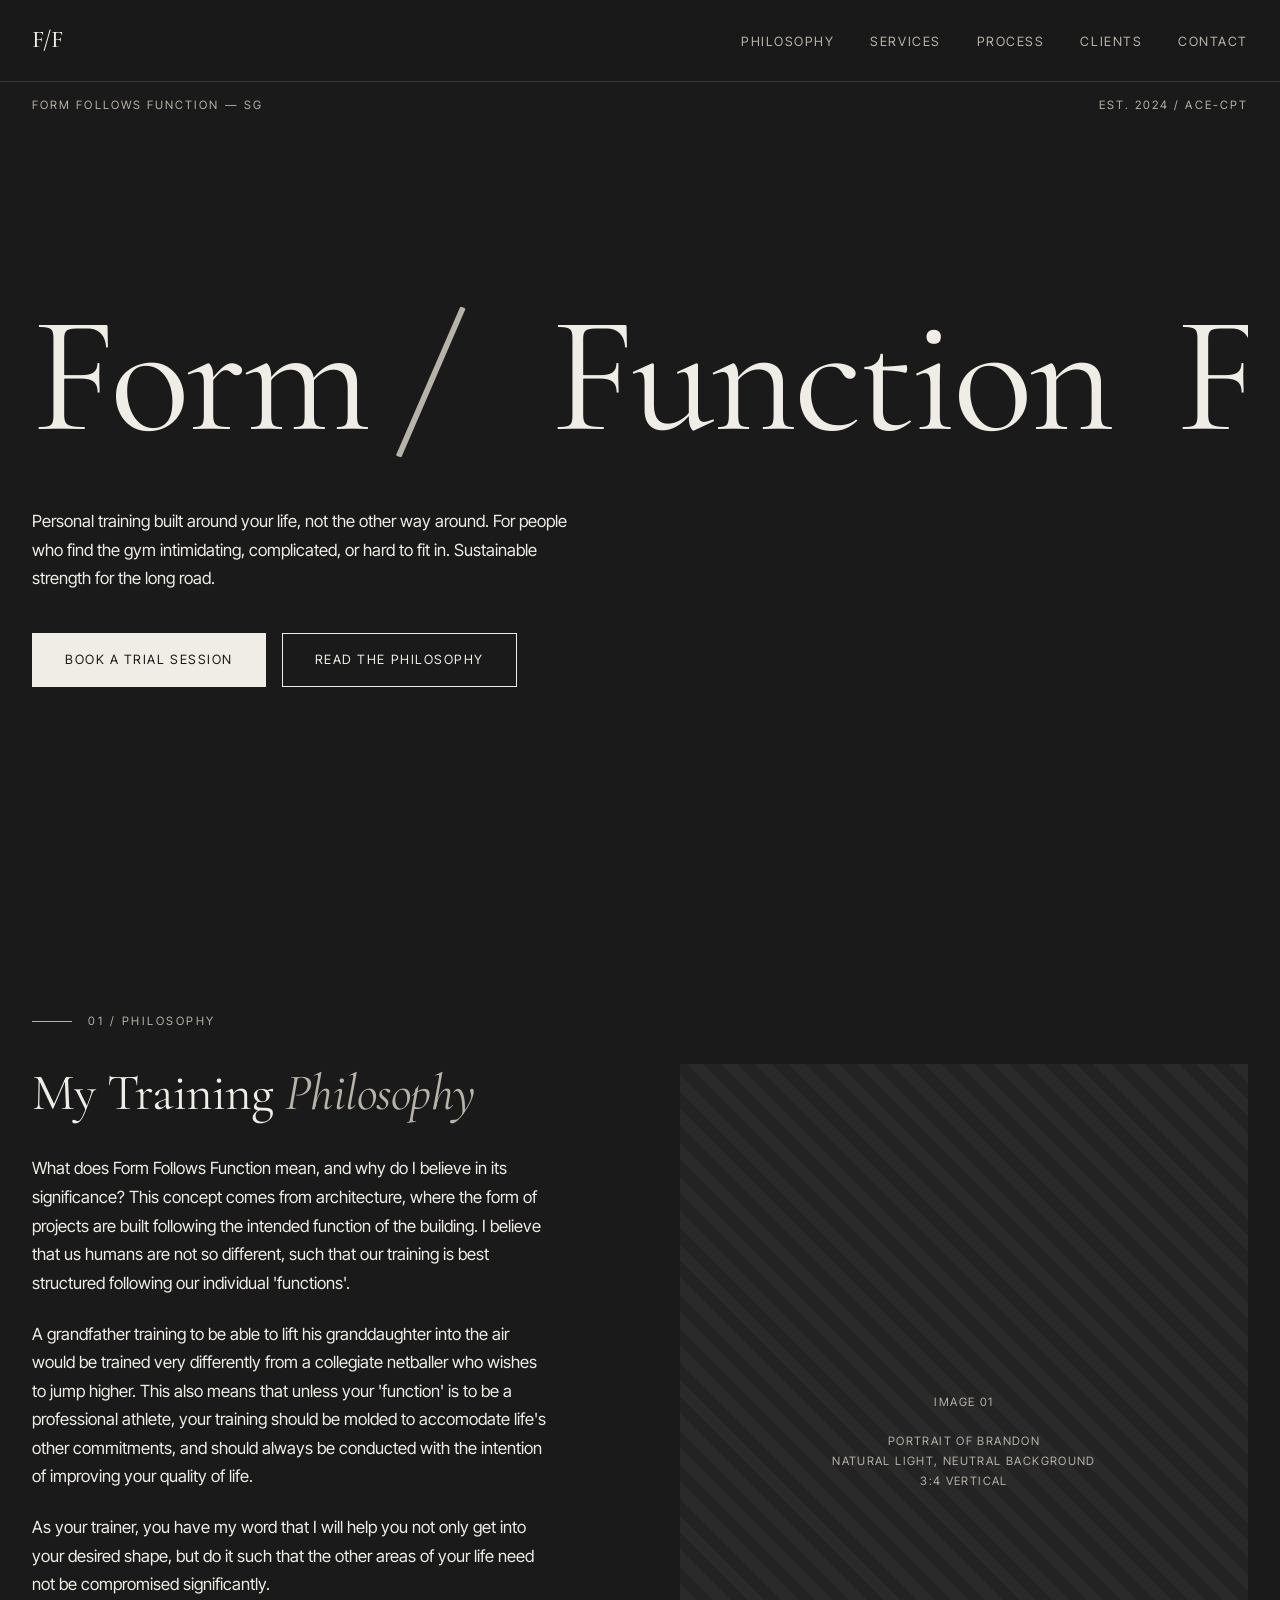
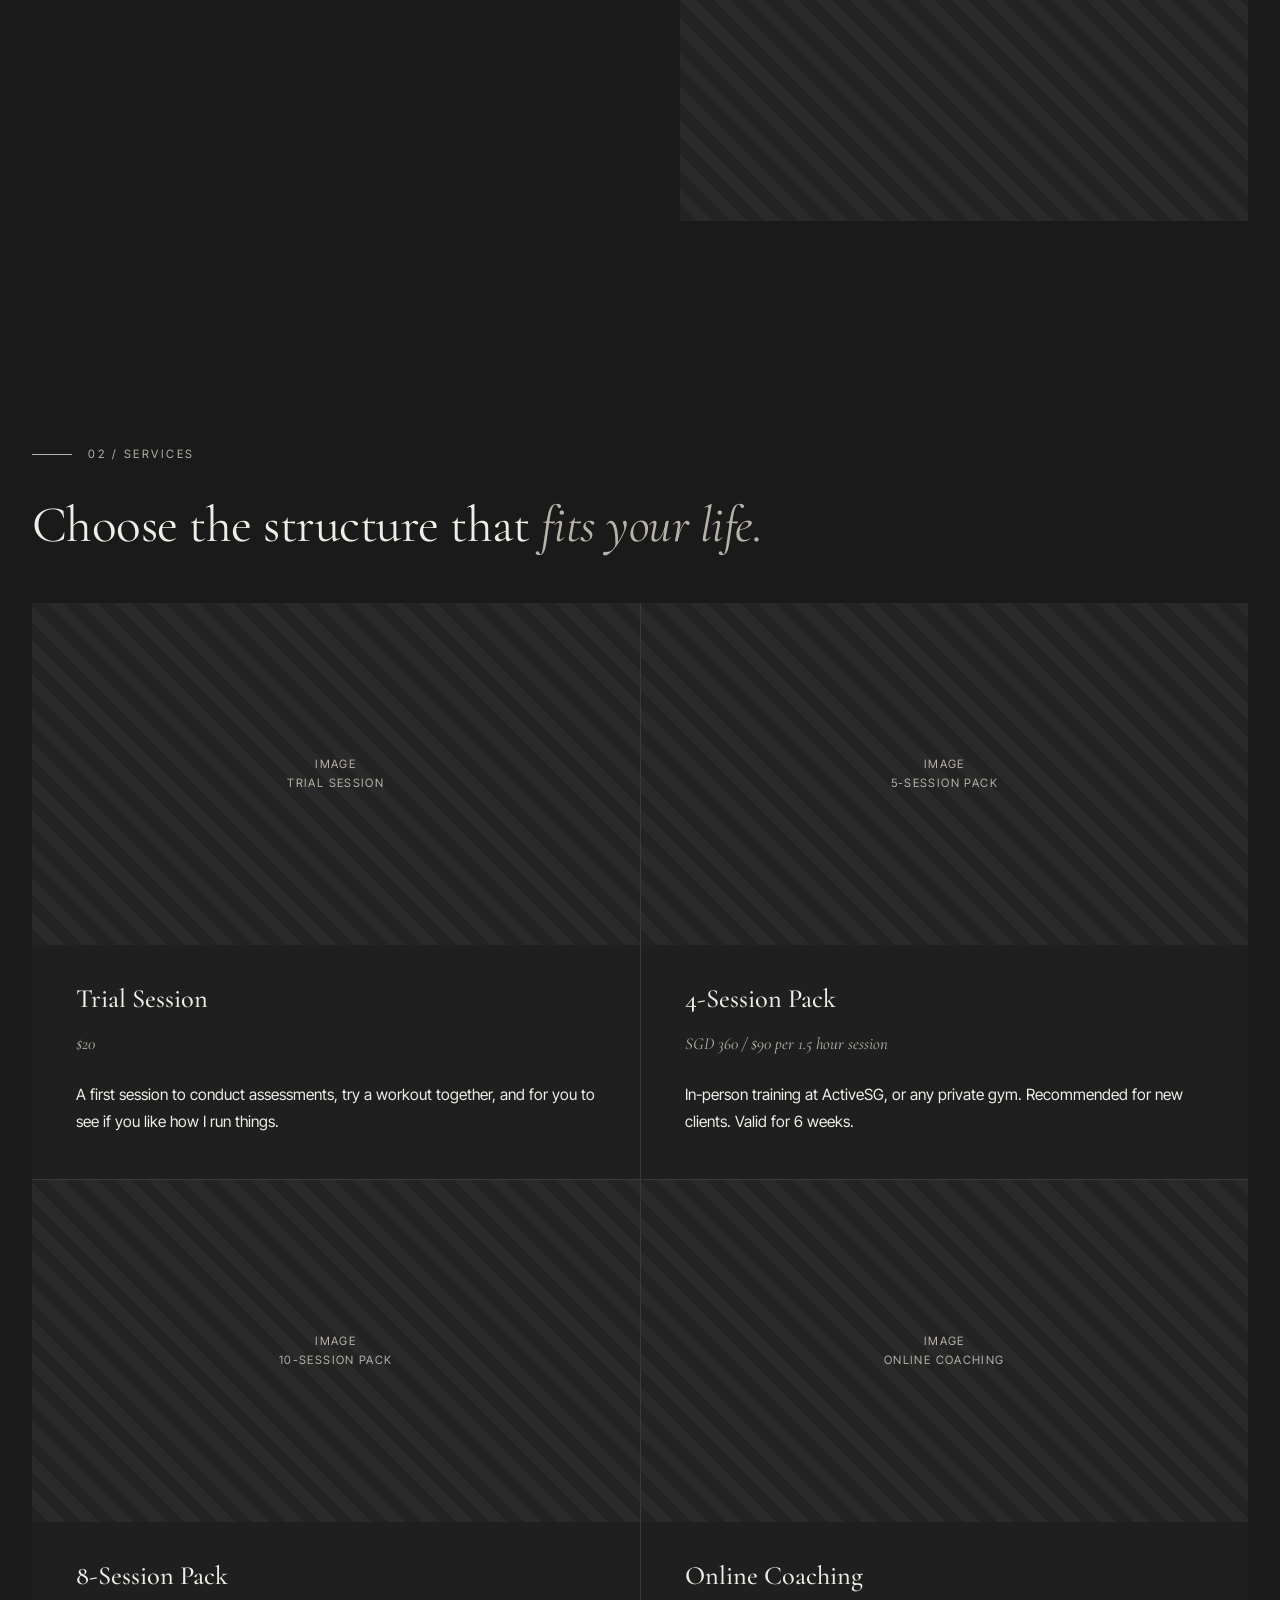
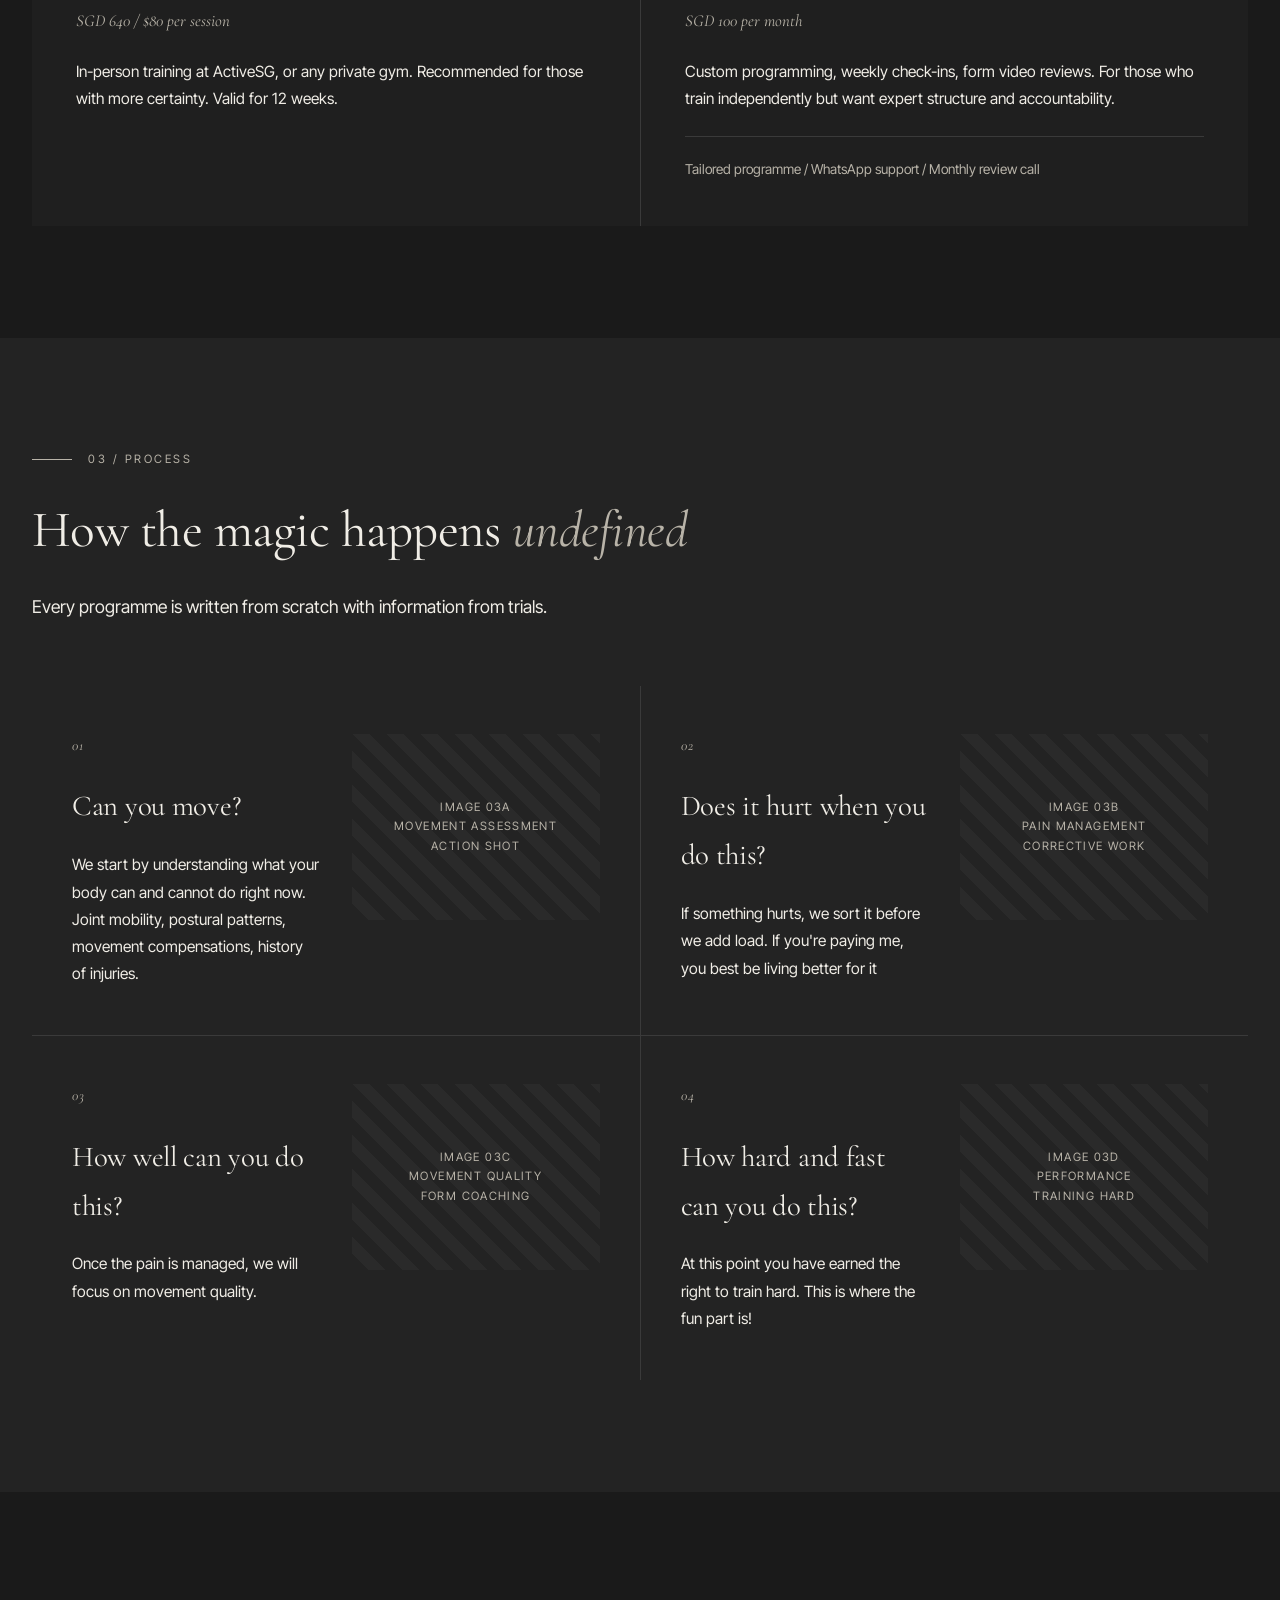
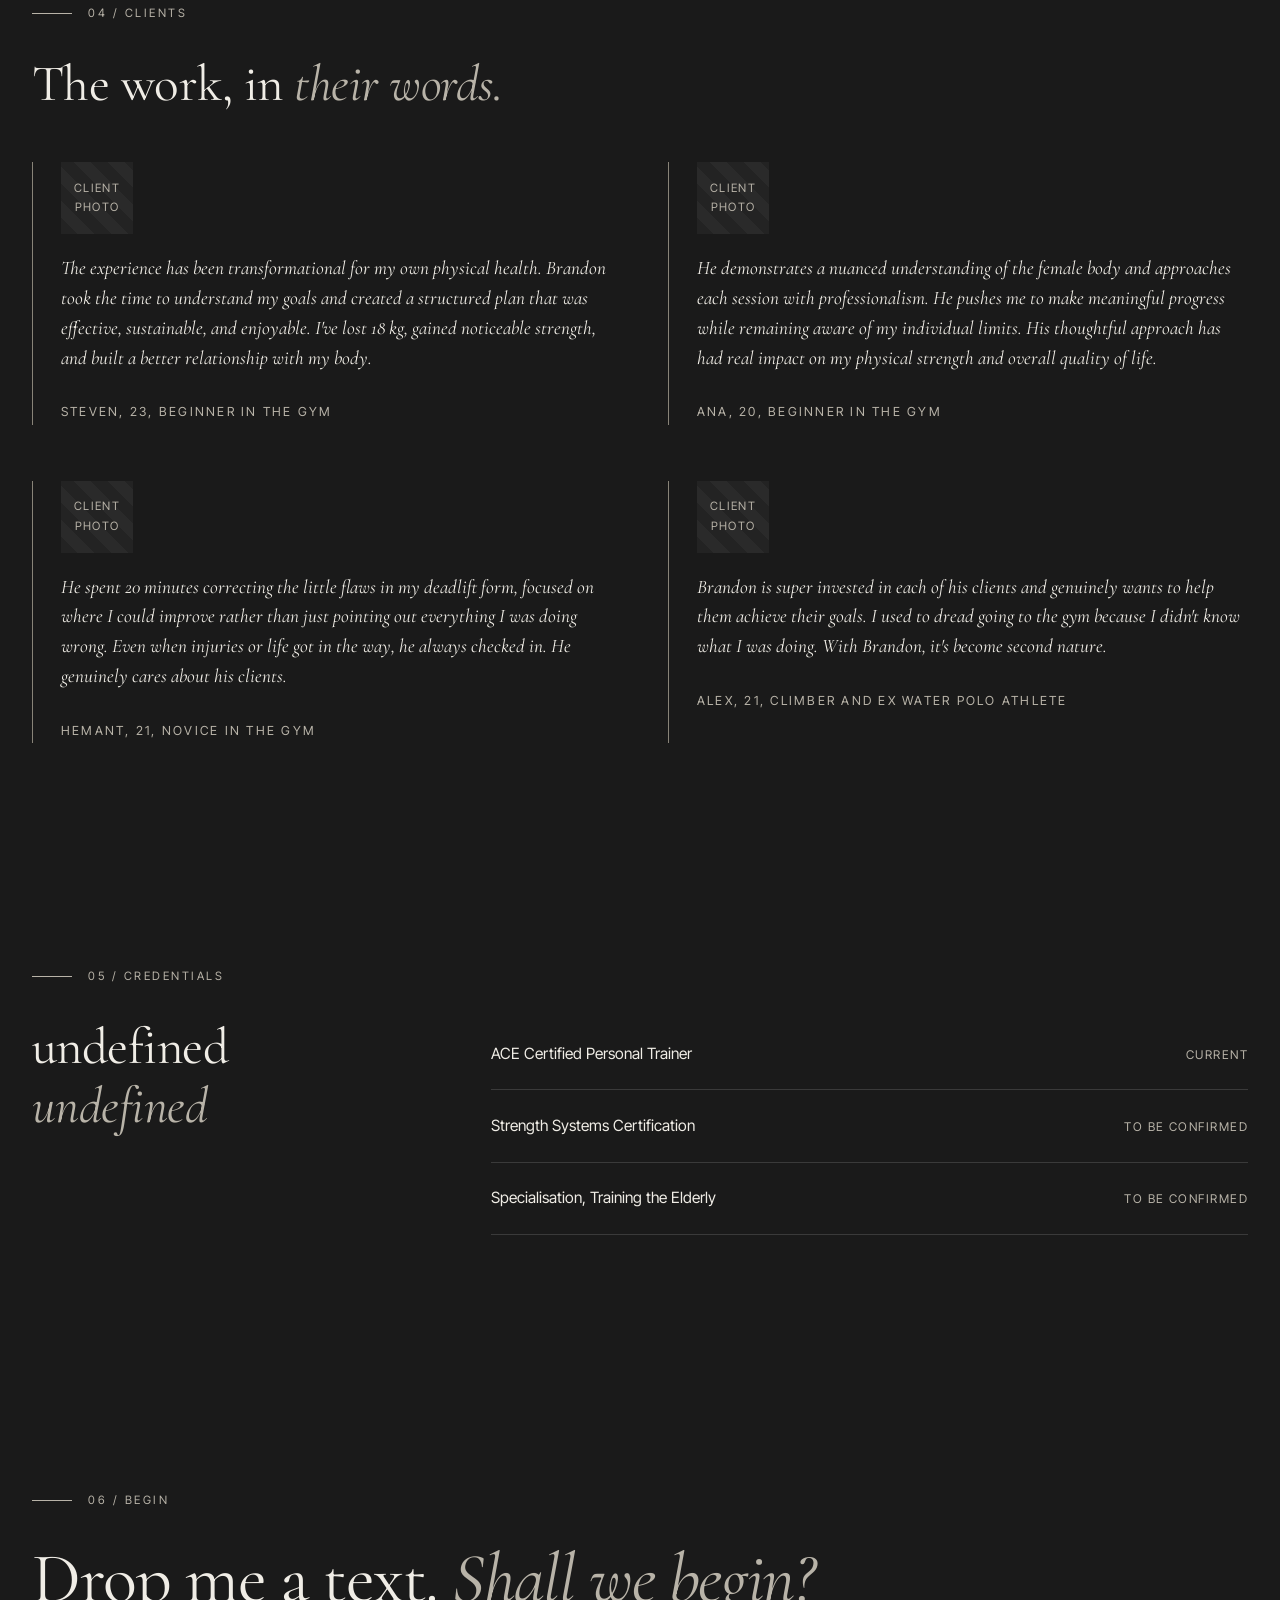
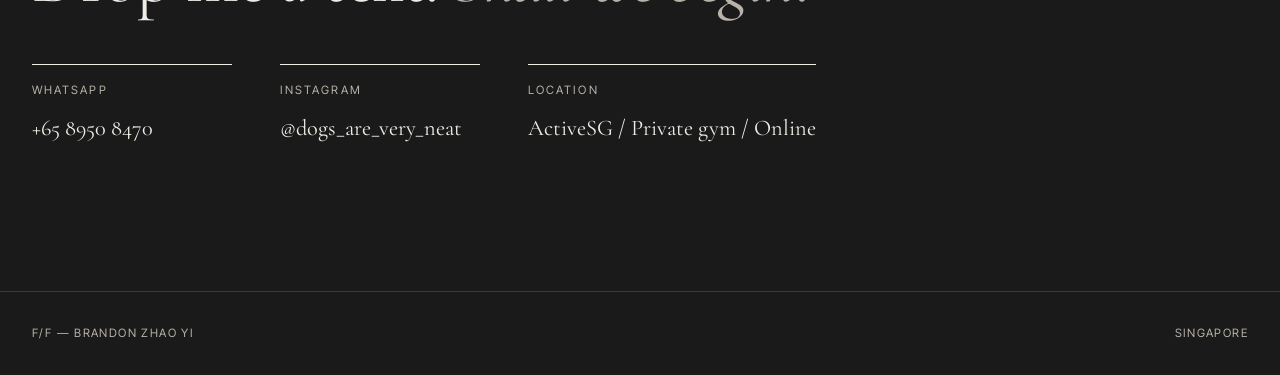
==== commit b8817fe5: "Revise service details and testimonials in index.html Updated service offerings and testimonials for" ====
--- a/index.html
+++ b/index.html
@@ -70,19 +70,17 @@
   servicesHeadingItalic: "fits your life.",
 
   service1Title: "Trial Session",
-  service1Price: "Complimentary",
-  service1Desc: "A first session to understand your goals, run baseline assessments, and try a workout together. No commitment. You leave knowing whether we are a fit.",
+  service1Price: "$20",
+  service1Desc: "A first session to conduct assessments, try a workout together, and for you to see if you like how I run things.",
   service1Detail: "",
 
-  service2Title: "5-Session Pack",
-  service2Price: "SGD 280 / $56 per session",
-  service2Desc: "In-person training at ActiveSG. For those building consistency. Valid for 6 weeks.",
-  service2Detail: "Programme design / Form correction / Progress tracking",
-
-  service3Title: "10-Session Pack",
-  service3Price: "SGD 540 / $54 per session",
-  service3Desc: "For clients who want sustained, structured progression. Valid for 12 weeks.",
-  service3Detail: "Includes nutrition guidance / Recovery protocols / Priority booking",
+  service2Title: "4-Session Pack",
+  service2Price: "SGD 360 / $90 per 1.5 hour session",
+  service2Desc: "In-person training at ActiveSG, or any private gym. Recommended for new clients. Valid for 6 weeks.",
+
+  service3Title: "8-Session Pack",
+  service3Price: "SGD 640 / $80 per session",
+  service3Desc: "In-person training at ActiveSG, or any private gym. Recommended for those with more certainty. Valid for 12 weeks.",
 
   service4Title: "Online Coaching",
   service4Price: "SGD 100 per month",
@@ -90,60 +88,57 @@
   service4Detail: "Tailored programme / WhatsApp support / Monthly review call",
 
   // ----- SECTION 03: TRAINING PROCESS (NEW) -----
-  processHeading: "How the work",
-  processHeadingItalic: "actually unfolds.",
-  processIntro: "Every programme is written ground up for the individual. No templates, no copy-paste plans. Here is how we move through it together.",
+  processHeading: "How the magic happens",
+  processIntro: "Every programme is written from scratch with information from trials.",
 
   process1Number: "01",
-  process1Title: "Movement Assessment",
-  process1Body: "We start by understanding what your body can and cannot do right now. Joint mobility, postural patterns, movement compensations, history of injuries. This is the foundation. Without it, everything we build later sits on sand.",
+  process1Title: "Can you move?",
+  process1Body: "We start by understanding what your body can and cannot do right now. Joint mobility, postural patterns, movement compensations, history of injuries.",
 
   process2Number: "02",
-  process2Title: "Address the Pain",
-  process2Body: "If something hurts, we sort it before we add load. Targeted corrective work, mobility drills, and gradual loading of the painful tissue restore confidence in the body. You should not be paying me to make existing pain worse.",
+  process2Title: "Does it hurt when you do this?",
+  process2Body: "If something hurts, we sort it before we add load. If you're paying me, you best be living better for it",
 
   process3Number: "03",
-  process3Title: "Build the Movement",
-  process3Body: "Once pain is managed, we focus on moving well. Squat, hinge, push, pull, carry. Quality first, weight second. Most people skip this step and pay for it later. We do not.",
+  process3Title: "How well can you do this?",
+  process3Body: "Once the pain is managed, we will focus on movement quality. ",
 
   process4Number: "04",
-  process4Title: "Drive Performance",
-  process4Body: "Now you can train hard. Strength, conditioning, and progression toward your specific goals. Whether that is being able to play with your kids, hike a mountain, or hit a number in the gym. This is the fun part, and you have earned it.",
+  process4Title: "How hard and fast can you do this?",
+  process4Body: "At this point you have earned the right to train hard. This is where the fun part is! ",
 
   // ----- SECTION 04: TESTIMONIALS -----
   testimonialsHeading: "The work, in",
   testimonialsHeadingItalic: "their words.",
 
   testimonial1Quote: "The experience has been transformational for my own physical health. Brandon took the time to understand my goals and created a structured plan that was effective, sustainable, and enjoyable. I've lost 18 kg, gained noticeable strength, and built a better relationship with my body.",
-  testimonial1Cite: "Steven, 8 months",
+  testimonial1Cite: "Steven, 23, beginner in the gym",
 
   testimonial2Quote: "He demonstrates a nuanced understanding of the female body and approaches each session with professionalism. He pushes me to make meaningful progress while remaining aware of my individual limits. His thoughtful approach has had real impact on my physical strength and overall quality of life.",
-  testimonial2Cite: "Ana, female client",
+  testimonial2Cite: "Ana, 20, beginner in the gym",
 
   testimonial3Quote: "He spent 20 minutes correcting the little flaws in my deadlift form, focused on where I could improve rather than just pointing out everything I was doing wrong. Even when injuries or life got in the way, he always checked in. He genuinely cares about his clients.",
-  testimonial3Cite: "Hemant, 3 months",
+  testimonial3Cite: "Hemant, 21, novice in the gym",
 
   testimonial4Quote: "Brandon is super invested in each of his clients and genuinely wants to help them achieve their goals. I used to dread going to the gym because I didn't know what I was doing. With Brandon, it's become second nature.",
-  testimonial4Cite: "Alex, current client",
+  testimonial4Cite: "Alex, 21, Climber and ex Water Polo athlete",
 
   // ----- SECTION 05: CREDENTIALS -----
-  credsHeading: "Qualified.",
-  credsHeadingItalic: "Always learning.",
   cred1Name: "ACE Certified Personal Trainer",
   cred1Status: "Current",
   cred2Name: "Strength Systems Certification",
-  cred2Status: "In Progress",
+  cred2Status: "To be confirmed",
   cred3Name: "Specialisation, Training the Elderly",
-  cred3Status: "Planned",
+  cred3Status: "To be confirmed",
 
   // ----- SECTION 06: CONTACT -----
-  contactHeading: "Send a text.",
-  contactHeadingItalic: "The first session is on me.",
+  contactHeading: "Drop me a text.",
+  contactHeadingItalic: "Shall we begin?",
   whatsappNumber: "+65 8950 8470",
   whatsappLink: "https://wa.me/6589508470",
   instagramHandle: "@dogs_are_very_neat",
   instagramLink: "https://instagram.com/dogs_are_very_neat",
-  locationText: "ActiveSG / Online",
+  locationText: "ActiveSG / Private gym / Online",
 
   // ----- FOOTER -----
   footerLeft: "F/F — Brandon Zhao Yi",
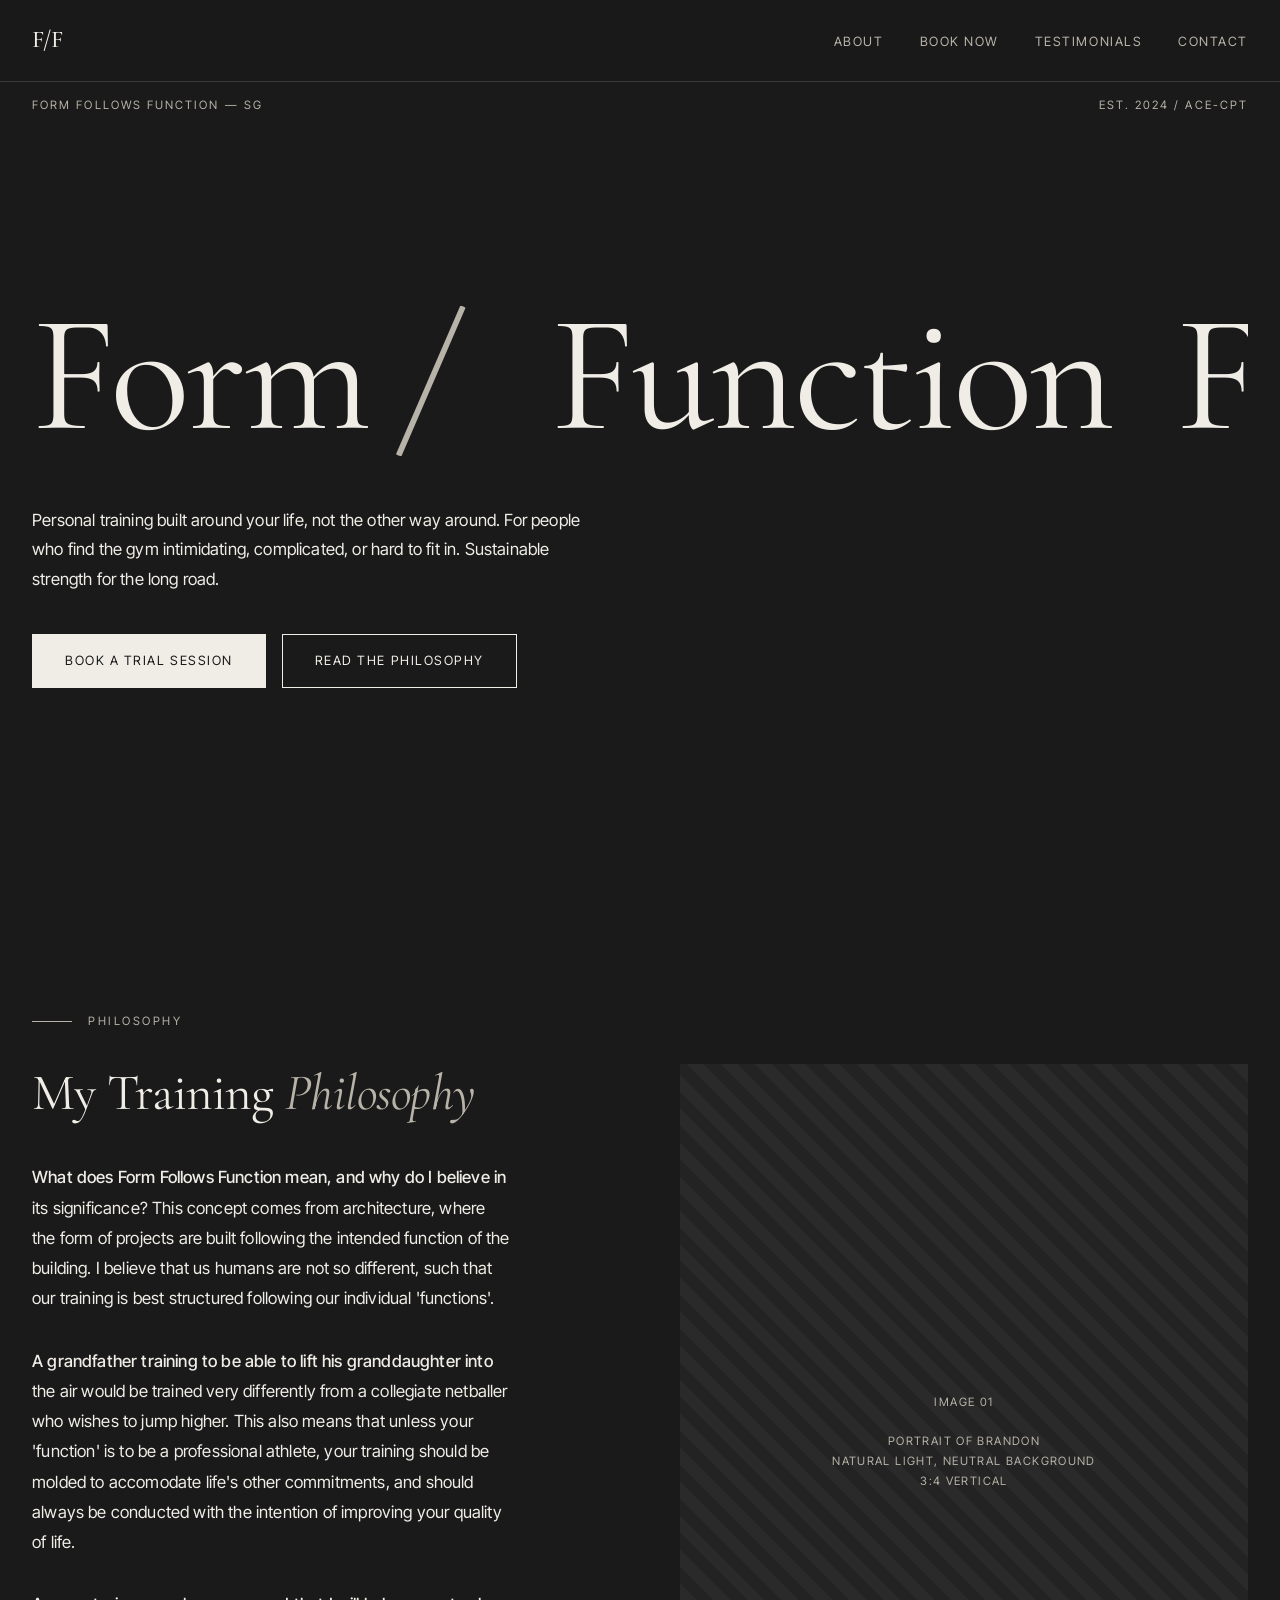
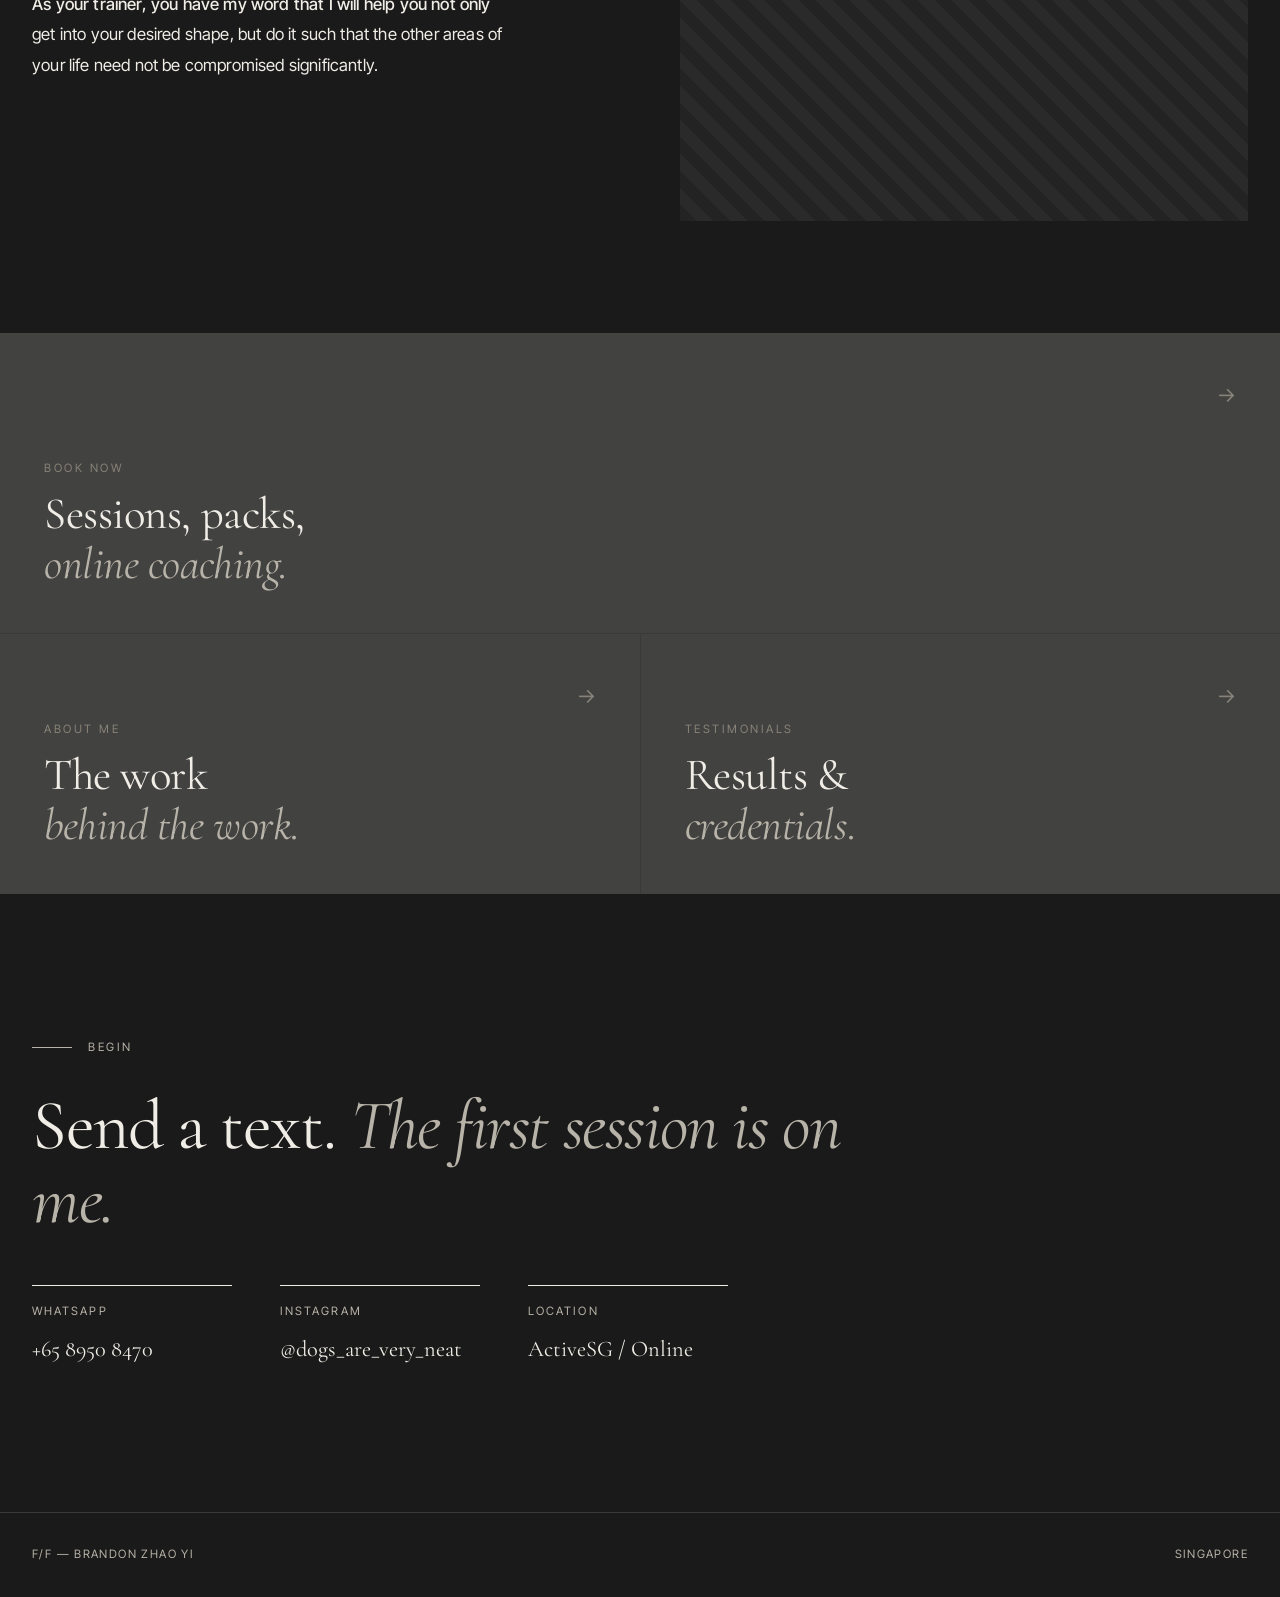
==== commit a5cc58f3: "Restructure to multi-page site with shared CSS/JS and nav card triangle - Extract all text content t" ====
--- a/index.html
+++ b/index.html
@@ -1,5 +1,4 @@
 <!DOCTYPE html>
-
 <html lang="en">
 <head>
 <meta charset="UTF-8" />
@@ -9,800 +8,21 @@
 <link rel="preconnect" href="https://fonts.googleapis.com" />
 <link rel="preconnect" href="https://fonts.gstatic.com" crossorigin />
 <link href="https://fonts.googleapis.com/css2?family=Cormorant+Garamond:ital,wght@0,300;0,400;0,500;1,300;1,400&family=Inter+Tight:wght@300;400;500&display=swap" rel="stylesheet" />
+<link rel="stylesheet" href="styles.css" />
 
 <!--
-============================================================================
-HOW TO EDIT THIS WEBSITE — READ THIS FIRST
-============================================================================
-
-You do NOT need GitHub. You do NOT need to know code.
-
-To edit any text on this site:
-
-1. Open this file in any text editor (Notes, TextEdit, Notepad,
-   or even just open it in iPad Files app and tap "Open in...")
-2. Scroll down to the section called "TEXT CONTENT"
-3. Change the words BETWEEN the quotation marks. Do NOT touch
-   anything outside the quotation marks.
-4. Save the file.
-5. Re-open the file in your browser to see the changes.
-
-Example:
-   tagline: "Old text here"
-   Change to:
-   tagline: "Your new text here"
-
-That is it. The rest of the file is just styling that makes
-everything look pretty. You never need to touch it.
-
-============================================================================
+  TO EDIT TEXT ON THIS SITE: open data.js in any text editor.
+  Change the words inside the quotation marks, save, and refresh.
 -->
-
-<script>
-// ============================================================================
-// TEXT CONTENT — EDIT EVERYTHING HERE
-// ============================================================================
-// All your website text lives in this single block.
-// Change anything inside the QUOTATION MARKS.
-// Use \n for a new paragraph break in long text blocks.
-// ============================================================================
-
-const SITE = {
-
-  // ----- HERO SECTION (the landing) -----
-  brandShort: "F/F",
-  brandFull: "Form / Function",
-  metaLeft: "Form Follows Function — SG",
-  metaRight: "EST. 2024 / ACE-CPT",
-  tagline: "Personal training built around your life, not the other way around. For people who find the gym intimidating, complicated, or hard to fit in. Sustainable strength for the long road.",
-  ctaPrimary: "Book a Trial Session",
-  ctaSecondary: "Read the Philosophy",
-
-  // ----- SECTION 01: PHILOSOPHY -----
-  philosophyHeading: "My Training",
-  philosophyHeadingItalic: "Philosophy",
-  philosophyParagraph1: "What does Form Follows Function mean, and why do I believe in its significance? This concept comes from architecture, where the form of projects are built following the intended function of the building. I believe that us humans are not so different, such that our training is best structured following our individual 'functions'.",
-  philosophyParagraph2: "A grandfather training to be able to lift his granddaughter into the air would be trained very differently from a collegiate netballer who wishes to jump higher. This also means that unless your 'function' is to be a professional athlete, your training should be molded to accomodate life's other commitments, and should always be conducted with the intention of improving your quality of life.",
-  philosophyParagraph3: "As your trainer, you have my word that I will help you not only get into your desired shape, but do it such that the other areas of your life need not be compromised significantly.",
-
-  // ----- SECTION 02: SERVICES -----
-  servicesHeading: "Choose the structure that",
-  servicesHeadingItalic: "fits your life.",
-
-  service1Title: "Trial Session",
-  service1Price: "$20",
-  service1Desc: "A first session to conduct assessments, try a workout together, and for you to see if you like how I run things.",
-  service1Detail: "",
-
-  service2Title: "4-Session Pack",
-  service2Price: "SGD 360 / $90 per 1.5 hour session",
-  service2Desc: "In-person training at ActiveSG, or any private gym. Recommended for new clients. Valid for 6 weeks.",
-
-  service3Title: "8-Session Pack",
-  service3Price: "SGD 640 / $80 per session",
-  service3Desc: "In-person training at ActiveSG, or any private gym. Recommended for those with more certainty. Valid for 12 weeks.",
-
-  service4Title: "Online Coaching",
-  service4Price: "SGD 100 per month",
-  service4Desc: "Custom programming, weekly check-ins, form video reviews. For those who train independently but want expert structure and accountability.",
-  service4Detail: "Tailored programme / WhatsApp support / Monthly review call",
-
-  // ----- SECTION 03: TRAINING PROCESS (NEW) -----
-  processHeading: "How the magic happens",
-  processIntro: "Every programme is written from scratch with information from trials.",
-
-  process1Number: "01",
-  process1Title: "Can you move?",
-  process1Body: "We start by understanding what your body can and cannot do right now. Joint mobility, postural patterns, movement compensations, history of injuries.",
-
-  process2Number: "02",
-  process2Title: "Does it hurt when you do this?",
-  process2Body: "If something hurts, we sort it before we add load. If you're paying me, you best be living better for it",
-
-  process3Number: "03",
-  process3Title: "How well can you do this?",
-  process3Body: "Once the pain is managed, we will focus on movement quality. ",
-
-  process4Number: "04",
-  process4Title: "How hard and fast can you do this?",
-  process4Body: "At this point you have earned the right to train hard. This is where the fun part is! ",
-
-  // ----- SECTION 04: TESTIMONIALS -----
-  testimonialsHeading: "The work, in",
-  testimonialsHeadingItalic: "their words.",
-
-  testimonial1Quote: "The experience has been transformational for my own physical health. Brandon took the time to understand my goals and created a structured plan that was effective, sustainable, and enjoyable. I've lost 18 kg, gained noticeable strength, and built a better relationship with my body.",
-  testimonial1Cite: "Steven, 23, beginner in the gym",
-
-  testimonial2Quote: "He demonstrates a nuanced understanding of the female body and approaches each session with professionalism. He pushes me to make meaningful progress while remaining aware of my individual limits. His thoughtful approach has had real impact on my physical strength and overall quality of life.",
-  testimonial2Cite: "Ana, 20, beginner in the gym",
-
-  testimonial3Quote: "He spent 20 minutes correcting the little flaws in my deadlift form, focused on where I could improve rather than just pointing out everything I was doing wrong. Even when injuries or life got in the way, he always checked in. He genuinely cares about his clients.",
-  testimonial3Cite: "Hemant, 21, novice in the gym",
-
-  testimonial4Quote: "Brandon is super invested in each of his clients and genuinely wants to help them achieve their goals. I used to dread going to the gym because I didn't know what I was doing. With Brandon, it's become second nature.",
-  testimonial4Cite: "Alex, 21, Climber and ex Water Polo athlete",
-
-  // ----- SECTION 05: CREDENTIALS -----
-  cred1Name: "ACE Certified Personal Trainer",
-  cred1Status: "Current",
-  cred2Name: "Strength Systems Certification",
-  cred2Status: "To be confirmed",
-  cred3Name: "Specialisation, Training the Elderly",
-  cred3Status: "To be confirmed",
-
-  // ----- SECTION 06: CONTACT -----
-  contactHeading: "Drop me a text.",
-  contactHeadingItalic: "Shall we begin?",
-  whatsappNumber: "+65 8950 8470",
-  whatsappLink: "https://wa.me/6589508470",
-  instagramHandle: "@dogs_are_very_neat",
-  instagramLink: "https://instagram.com/dogs_are_very_neat",
-  locationText: "ActiveSG / Private gym / Online",
-
-  // ----- FOOTER -----
-  footerLeft: "F/F — Brandon Zhao Yi",
-  footerRight: "Singapore",
-
-};
-
-// ============================================================================
-// END OF TEXT CONTENT — DO NOT EDIT BELOW THIS LINE
-// (unless you know what you are doing)
-// ============================================================================
-</script>
-
-<style>
-  :root {
-    /* DARK PALETTE — high contrast for readability */
-    --bg: #1a1a1a;          /* deep charcoal background */
-    --bg-alt: #232323;      /* slightly lighter section break */
-    --bg-card: #1f1f1f;     /* card background */
-    --text: #f0ede6;        /* off-white main text */
-    --text-soft: #b8b3a8;   /* light grey secondary */
-    --text-muted: #888378;  /* muted accent */
-    --line: #3a3a3a;        /* dividers */
-    --highlight: #f0ede6;
-  }
-
-  * { margin: 0; padding: 0; box-sizing: border-box; }
-
-  html {
-    scroll-behavior: smooth;
-    overflow-y: scroll;
-  }
-
-  /* Visible scrollbar */
-  html::-webkit-scrollbar { width: 10px; }
-  html::-webkit-scrollbar-track { background: var(--bg-alt); }
-  html::-webkit-scrollbar-thumb { background: var(--text-muted); }
-  html::-webkit-scrollbar-thumb:hover { background: var(--text-soft); }
-  html { scrollbar-width: thin; scrollbar-color: var(--text-muted) var(--bg-alt); }
-
-  body {
-    background: var(--bg);
-    color: var(--text);
-    font-family: 'Inter Tight', sans-serif;
-    font-weight: 400;
-    line-height: 1.7;
-    overflow-x: hidden;
-    -webkit-font-smoothing: antialiased;
-    font-size: 16px;
-  }
-
-  /* NAV */
-  nav {
-    position: fixed;
-    top: 0; left: 0; right: 0;
-    padding: 1.25rem 2rem;
-    display: flex;
-    justify-content: space-between;
-    align-items: center;
-    z-index: 100;
-    background: rgba(26, 26, 26, 0.85);
-    backdrop-filter: blur(10px);
-    -webkit-backdrop-filter: blur(10px);
-    border-bottom: 1px solid var(--line);
-  }
-
-  .logo {
-    font-family: 'Cormorant Garamond', serif;
-    font-weight: 500;
-    font-size: 1.5rem;
-    color: var(--text);
-    text-decoration: none;
-  }
-
-  .nav-links {
-    display: flex;
-    gap: 2.25rem;
-    list-style: none;
-  }
-
-  .nav-links a {
-    color: var(--text-soft);
-    text-decoration: none;
-    font-size: 0.8rem;
-    letter-spacing: 0.12em;
-    text-transform: uppercase;
-    transition: color 0.3s;
-  }
-
-  .nav-links a:hover { color: var(--text); }
-
-  /* HERO */
-  .hero {
-    min-height: 100vh;
-    padding: 8rem 2rem 4rem;
-    display: flex;
-    flex-direction: column;
-    justify-content: center;
-    position: relative;
-  }
-
-  .hero-meta, .hero-meta-right {
-    position: absolute;
-    top: 6rem;
-    font-size: 0.72rem;
-    letter-spacing: 0.18em;
-    text-transform: uppercase;
-    color: var(--text-soft);
-  }
-  .hero-meta { left: 2rem; }
-  .hero-meta-right { right: 2rem; text-align: right; }
-
-  .marquee {
-    overflow: hidden;
-    white-space: nowrap;
-    margin: 1rem 0;
-  }
-
-  .marquee-track {
-    display: inline-block;
-    animation: scroll 35s linear infinite;
-    font-family: 'Cormorant Garamond', serif;
-    font-weight: 400;
-    font-size: clamp(4rem, 13vw, 13rem);
-    line-height: 1;
-    letter-spacing: -0.02em;
-    color: var(--text);
-  }
-
-  .marquee-track span {
-    display: inline-block;
-    padding-right: 4rem;
-  }
-
-  .marquee-track .slash {
-    font-style: italic;
-    color: var(--text-soft);
-  }
-
-  @keyframes scroll {
-    0%   { transform: translateX(0); }
-    100% { transform: translateX(-50%); }
-  }
-
-  .hero-tagline {
-    max-width: 560px;
-    margin-top: 2rem;
-    font-size: 1.05rem;
-    color: var(--text);
-    line-height: 1.7;
-  }
-
-  .cta-row {
-    display: flex;
-    gap: 1rem;
-    margin-top: 2.5rem;
-    flex-wrap: wrap;
-  }
-
-  .btn {
-    display: inline-block;
-    padding: 0.95rem 2rem;
-    font-size: 0.8rem;
-    letter-spacing: 0.12em;
-    text-transform: uppercase;
-    text-decoration: none;
-    border: 1px solid var(--text);
-    color: var(--text);
-    background: transparent;
-    transition: background 0.3s, color 0.3s;
-    cursor: pointer;
-    font-family: inherit;
-  }
-
-  .btn:hover { background: var(--text); color: var(--bg); }
-
-  .btn-filled {
-    background: var(--text);
-    color: var(--bg);
-  }
-
-  .btn-filled:hover { background: transparent; color: var(--text); }
-
-  /* SECTIONS */
-  section {
-    padding: 7rem 2rem;
-    max-width: 1400px;
-    margin: 0 auto;
-  }
-
-  .section-label {
-    font-size: 0.72rem;
-    letter-spacing: 0.22em;
-    text-transform: uppercase;
-    color: var(--text-soft);
-    margin-bottom: 2rem;
-    display: flex;
-    align-items: center;
-    gap: 1rem;
-  }
-
-  .section-label::before {
-    content: '';
-    width: 40px;
-    height: 1px;
-    background: var(--text-soft);
-  }
-
-  /* PHILOSOPHY */
-  .philosophy {
-    display: grid;
-    grid-template-columns: 1fr 1fr;
-    gap: 5rem;
-    align-items: start;
-  }
-
-  .philosophy-text h2,
-  .section-headline {
-    font-family: 'Cormorant Garamond', serif;
-    font-weight: 400;
-    font-size: clamp(2rem, 4vw, 3.2rem);
-    line-height: 1.15;
-    letter-spacing: -0.01em;
-    margin-bottom: 2rem;
-    color: var(--text);
-  }
-
-  .philosophy-text h2 em,
-  .section-headline em {
-    font-style: italic;
-    color: var(--text-soft);
-  }
-
-  .philosophy-text p {
-    font-size: 1.05rem;
-    color: var(--text);
-    margin-bottom: 1.4rem;
-    max-width: 520px;
-    line-height: 1.7;
-  }
-
-  .philosophy-image {
-    aspect-ratio: 3/4;
-    background: var(--bg-alt);
-    position: relative;
-    overflow: hidden;
-  }
-
-  .image-placeholder {
-    position: absolute;
-    inset: 0;
-    display: flex;
-    align-items: center;
-    justify-content: center;
-    color: var(--text-soft);
-    font-size: 0.72rem;
-    letter-spacing: 0.12em;
-    text-transform: uppercase;
-    text-align: center;
-    padding: 2rem;
-    background: repeating-linear-gradient(
-      45deg,
-      var(--bg-alt),
-      var(--bg-alt) 12px,
-      #2a2a2a 12px,
-      #2a2a2a 24px
-    );
-  }
-
-  /* IMAGE SLOTS */
-  .service-card-image {
-    aspect-ratio: 16/9;
-    background: var(--bg);
-    position: relative;
-    overflow: hidden;
-    margin: -2.75rem -2.75rem 2rem;
-  }
-
-  .process-step-inner {
-    display: grid;
-    grid-template-columns: 1fr 1fr;
-    gap: 2rem;
-    align-items: start;
-  }
-
-  .step-image {
-    aspect-ratio: 4/3;
-    background: var(--bg);
-    position: relative;
-    overflow: hidden;
-  }
-
-  .testimonial-photo {
-    width: 72px;
-    height: 72px;
-    background: var(--bg-alt);
-    position: relative;
-    overflow: hidden;
-    margin-bottom: 1.25rem;
-  }
-
-  /* SERVICES */
-  .services-grid {
-    display: grid;
-    grid-template-columns: repeat(2, 1fr);
-    gap: 1px;
-    background: var(--line);
-    margin-top: 3rem;
-  }
-
-  .service-card {
-    background: var(--bg-card);
-    padding: 2.75rem;
-    display: flex;
-    flex-direction: column;
-    min-height: 320px;
-  }
-
-  .service-card h3 {
-    font-family: 'Cormorant Garamond', serif;
-    font-weight: 500;
-    font-size: 1.65rem;
-    margin-bottom: 0.5rem;
-    color: var(--text);
-  }
-
-  .service-card .price {
-    font-family: 'Cormorant Garamond', serif;
-    font-style: italic;
-    color: var(--text-soft);
-    margin-bottom: 1.5rem;
-    font-size: 1.05rem;
-  }
-
-  .service-card p {
-    color: var(--text);
-    font-size: 0.97rem;
-    margin-bottom: auto;
-    line-height: 1.7;
-  }
-
-  .service-card .pack-detail {
-    margin-top: 1.5rem;
-    padding-top: 1.25rem;
-    border-top: 1px solid var(--line);
-    font-size: 0.85rem;
-    color: var(--text-soft);
-    line-height: 1.8;
-  }
-
-  /* PROCESS — NEW SECTION */
-  .process-section {
-    background: var(--bg-alt);
-    padding: 7rem 2rem;
-    margin: 0;
-    max-width: none;
-  }
-
-  .process-inner {
-    max-width: 1400px;
-    margin: 0 auto;
-  }
-
-  .process-intro {
-    font-size: 1.1rem;
-    color: var(--text);
-    max-width: 640px;
-    margin-bottom: 4rem;
-    line-height: 1.7;
-  }
-
-  .process-grid {
-    display: grid;
-    grid-template-columns: repeat(2, 1fr);
-    gap: 1px;
-    background: var(--line);
-  }
-
-  .process-step {
-    background: var(--bg-alt);
-    padding: 3rem 2.5rem;
-    position: relative;
-  }
-
-  .process-step .number {
-    font-family: 'Cormorant Garamond', serif;
-    font-style: italic;
-    font-size: 0.9rem;
-    color: var(--text-soft);
-    letter-spacing: 0.1em;
-    margin-bottom: 1.5rem;
-  }
-
-  .process-step h3 {
-    font-family: 'Cormorant Garamond', serif;
-    font-weight: 400;
-    font-size: 1.8rem;
-    margin-bottom: 1.25rem;
-    color: var(--text);
-    letter-spacing: -0.01em;
-  }
-
-  .process-step p {
-    color: var(--text);
-    font-size: 0.97rem;
-    line-height: 1.75;
-  }
-
-  /* TESTIMONIALS */
-  .testimonials {
-    background: var(--bg);
-    padding: 7rem 2rem;
-    margin: 0;
-    max-width: none;
-  }
-
-  .testimonials-inner {
-    max-width: 1400px;
-    margin: 0 auto;
-  }
-
-  .testimonial-grid {
-    display: grid;
-    grid-template-columns: repeat(2, 1fr);
-    gap: 3.5rem;
-    margin-top: 3rem;
-  }
-
-  .testimonial {
-    border-left: 1px solid var(--text-muted);
-    padding-left: 1.75rem;
-  }
-
-  .testimonial blockquote {
-    font-family: 'Cormorant Garamond', serif;
-    font-weight: 400;
-    font-size: 1.2rem;
-    line-height: 1.55;
-    margin-bottom: 1.5rem;
-    color: var(--text);
-    font-style: italic;
-  }
-
-  .testimonial cite {
-    font-style: normal;
-    font-size: 0.78rem;
-    letter-spacing: 0.18em;
-    text-transform: uppercase;
-    color: var(--text-soft);
-  }
-
-  /* CREDENTIALS */
-  .creds {
-    display: grid;
-    grid-template-columns: 1fr 2fr;
-    gap: 5rem;
-    align-items: start;
-  }
-
-  .creds-list {
-    list-style: none;
-  }
-
-  .creds-list li {
-    padding: 1.4rem 0;
-    border-bottom: 1px solid var(--line);
-    display: flex;
-    justify-content: space-between;
-    align-items: baseline;
-    gap: 1rem;
-    font-size: 0.97rem;
-    color: var(--text);
-  }
-
-  .creds-list li span:last-child {
-    color: var(--text-soft);
-    font-size: 0.75rem;
-    letter-spacing: 0.12em;
-    text-transform: uppercase;
-    flex-shrink: 0;
-  }
-
-  /* CONTACT */
-  .contact {
-    text-align: left;
-    padding: 9rem 2rem;
-  }
-
-  .contact h2 {
-    font-family: 'Cormorant Garamond', serif;
-    font-weight: 400;
-    font-size: clamp(2.3rem, 5.5vw, 4.5rem);
-    line-height: 1.05;
-    letter-spacing: -0.02em;
-    margin-bottom: 3rem;
-    max-width: 900px;
-    color: var(--text);
-  }
-
-  .contact h2 em {
-    font-style: italic;
-    color: var(--text-soft);
-  }
-
-  .contact-methods {
-    display: flex;
-    gap: 3rem;
-    flex-wrap: wrap;
-    margin-top: 3rem;
-  }
-
-  .contact-method {
-    border-top: 1px solid var(--text);
-    padding-top: 1rem;
-    min-width: 200px;
-  }
-
-  .contact-method .label {
-    font-size: 0.72rem;
-    letter-spacing: 0.18em;
-    text-transform: uppercase;
-    color: var(--text-soft);
-    margin-bottom: 0.5rem;
-  }
-
-  .contact-method a {
-    font-family: 'Cormorant Garamond', serif;
-    font-size: 1.4rem;
-    color: var(--text);
-    text-decoration: none;
-    transition: opacity 0.3s;
-  }
-
-  .contact-method a:hover { opacity: 0.6; }
-
-  /* FOOTER */
-  footer {
-    border-top: 1px solid var(--line);
-    padding: 2rem;
-    display: flex;
-    justify-content: space-between;
-    font-size: 0.72rem;
-    letter-spacing: 0.12em;
-    text-transform: uppercase;
-    color: var(--text-soft);
-    flex-wrap: wrap;
-    gap: 1rem;
-  }
-
-  /* SCROLL REVEAL */
-  .reveal-up {
-    opacity: 0;
-    transform: translateY(40px);
-    transition: opacity 0.85s ease, transform 0.85s ease;
-  }
-
-  .reveal-left {
-    opacity: 0;
-    transform: translateX(-50px);
-    transition: opacity 0.85s ease, transform 0.85s ease;
-  }
-
-  .reveal-right {
-    opacity: 0;
-    transform: translateX(50px);
-    transition: opacity 0.85s ease, transform 0.85s ease;
-  }
-
-  .reveal-up.visible,
-  .reveal-left.visible,
-  .reveal-right.visible {
-    opacity: 1;
-    transform: translate(0, 0);
-  }
-
-  .delay-1 { transition-delay: 0.12s; }
-  .delay-2 { transition-delay: 0.24s; }
-  .delay-3 { transition-delay: 0.36s; }
-  .delay-4 { transition-delay: 0.48s; }
-
-  /* MOBILE */
-  @media (max-width: 768px) {
-    body { font-size: 15px; }
-
-    nav { padding: 1rem 1.25rem; }
-    .logo { font-size: 1.3rem; }
-    .nav-links { gap: 1.25rem; }
-    .nav-links a { font-size: 0.7rem; letter-spacing: 0.08em; }
-    .nav-links li:nth-child(3) { display: none; }
-
-    .hero {
-      padding: 7rem 1.25rem 3rem;
-      min-height: auto;
-    }
-    .hero-meta, .hero-meta-right {
-      position: static;
-      margin-bottom: 0.5rem;
-      font-size: 0.65rem;
-      text-align: left;
-    }
-    .hero-meta-right { margin-bottom: 1.5rem; }
-
-    .marquee-track { font-size: clamp(3rem, 18vw, 6rem); }
-    .marquee-track span { padding-right: 2rem; }
-
-    .hero-tagline { font-size: 1rem; margin-top: 1.5rem; }
-
-    .cta-row { flex-direction: column; gap: 0.75rem; }
-    .btn { width: 100%; text-align: center; padding: 1rem; }
-
-    section { padding: 4.5rem 1.25rem; }
-    .testimonials, .process-section { padding: 4.5rem 1.25rem; }
-    .contact { padding: 5rem 1.25rem; }
-
-    .philosophy,
-    .services-grid,
-    .process-grid,
-    .testimonial-grid,
-    .creds {
-      grid-template-columns: 1fr;
-      gap: 2.5rem;
-    }
-
-    .services-grid, .process-grid { gap: 1px; }
-    .service-card, .process-step {
-      padding: 2rem 1.5rem;
-      min-height: auto;
-    }
-
-    .process-step-inner { grid-template-columns: 1fr; }
-
-    .service-card-image { margin: -2rem -1.5rem 1.5rem; }
-
-    .testimonial { padding-left: 1.25rem; }
-    .testimonial blockquote { font-size: 1.05rem; }
-
-    .contact-methods { flex-direction: column; gap: 1.5rem; }
-    .contact-method { width: 100%; }
-    .contact-method a { font-size: 1.2rem; }
-
-    .creds-list li {
-      flex-direction: column;
-      align-items: flex-start;
-      gap: 0.4rem;
-    }
-
-    footer { flex-direction: column; text-align: center; }
-  }
-
-  @media (max-width: 380px) {
-    .nav-links li:nth-child(2) { display: none; }
-  }
-</style>
-
 </head>
-<body>
+<body data-page="home">
 
 <nav>
-  <a href="#" class="logo" id="logo"></a>
+  <a href="index.html" class="logo" id="logo"></a>
   <ul class="nav-links">
-    <li><a href="#philosophy">Philosophy</a></li>
-    <li><a href="#services">Services</a></li>
-    <li><a href="#process">Process</a></li>
-    <li><a href="#testimonials">Clients</a></li>
+    <li><a href="about.html" data-nav="about">About</a></li>
+    <li><a href="book.html" data-nav="book">Book Now</a></li>
+    <li><a href="testimonials.html" data-nav="testimonials">Testimonials</a></li>
     <li><a href="#contact">Contact</a></li>
   </ul>
 </nav>
@@ -818,13 +38,13 @@
   <p class="hero-tagline" id="tagline"></p>
 
   <div class="cta-row">
-    <a href="#contact" class="btn btn-filled" id="ctaPrimary"></a>
+    <a href="book.html" class="btn btn-filled" id="ctaPrimary"></a>
     <a href="#philosophy" class="btn" id="ctaSecondary"></a>
   </div>
 </header>
 
 <section id="philosophy">
-  <div class="section-label reveal-up">01 / Philosophy</div>
+  <div class="section-label reveal-up">Philosophy</div>
   <div class="philosophy">
     <div class="philosophy-text reveal-left">
       <h2 id="philosophyHeading"></h2>
@@ -843,142 +63,42 @@
   </div>
 </section>
 
-<section id="services">
-  <div class="section-label reveal-up">02 / Services</div>
-  <h2 class="section-headline reveal-up delay-1" id="servicesHeading"></h2>
-  <div class="services-grid">
-    <div class="service-card reveal-up delay-1">
-      <div class="service-card-image"><div class="image-placeholder">IMAGE<br/>Trial Session</div></div>
-      <h3 id="service1Title"></h3>
-      <div class="price" id="service1Price"></div>
-      <p id="service1Desc"></p>
-      <div class="pack-detail" id="service1Detail"></div>
-    </div>
-    <div class="service-card reveal-up delay-2">
-      <div class="service-card-image"><div class="image-placeholder">IMAGE<br/>5-Session Pack</div></div>
-      <h3 id="service2Title"></h3>
-      <div class="price" id="service2Price"></div>
-      <p id="service2Desc"></p>
-      <div class="pack-detail" id="service2Detail"></div>
-    </div>
-    <div class="service-card reveal-up delay-3">
-      <div class="service-card-image"><div class="image-placeholder">IMAGE<br/>10-Session Pack</div></div>
-      <h3 id="service3Title"></h3>
-      <div class="price" id="service3Price"></div>
-      <p id="service3Desc"></p>
-      <div class="pack-detail" id="service3Detail"></div>
-    </div>
-    <div class="service-card reveal-up delay-4">
-      <div class="service-card-image"><div class="image-placeholder">IMAGE<br/>Online Coaching</div></div>
-      <h3 id="service4Title"></h3>
-      <div class="price" id="service4Price"></div>
-      <p id="service4Desc"></p>
-      <div class="pack-detail" id="service4Detail"></div>
-    </div>
+<!-- Navigation cards — triangle layout: Book Now top, About + Testimonials below -->
+<div class="nav-cards-section">
+  <div class="nav-cards">
+
+    <a href="book.html" class="nav-card nav-card--top reveal-up">
+      <span class="nav-card-arrow">→</span>
+      <div class="nav-card-label">Book Now</div>
+      <div class="nav-card-title">Sessions, packs,<br/><em style="font-style:italic;color:var(--text-soft)">online coaching.</em></div>
+      <div class="nav-card-overlay">
+        <p>Select your package structure and see what's included.</p>
+      </div>
+    </a>
+
+    <a href="about.html" class="nav-card reveal-up delay-1">
+      <span class="nav-card-arrow">→</span>
+      <div class="nav-card-label">About Me</div>
+      <div class="nav-card-title">The work<br/><em style="font-style:italic;color:var(--text-soft)">behind the work.</em></div>
+      <div class="nav-card-overlay">
+        <p>Get to know me as a person, not just a trainer.</p>
+      </div>
+    </a>
+
+    <a href="testimonials.html" class="nav-card reveal-up delay-2">
+      <span class="nav-card-arrow">→</span>
+      <div class="nav-card-label">Testimonials</div>
+      <div class="nav-card-title">Results &<br/><em style="font-style:italic;color:var(--text-soft)">credentials.</em></div>
+      <div class="nav-card-overlay">
+        <p>What others had to say — and the credentials behind the work.</p>
+      </div>
+    </a>
+
   </div>
-</section>
-
-<section id="process" class="process-section" style="max-width:none;">
-  <div class="process-inner">
-    <div class="section-label reveal-up">03 / Process</div>
-    <h2 class="section-headline reveal-up delay-1" id="processHeading"></h2>
-    <p class="process-intro reveal-up delay-2" id="processIntro"></p>
-    <div class="process-grid">
-      <div class="process-step reveal-up delay-1">
-        <div class="process-step-inner">
-          <div class="process-step-content">
-            <div class="number" id="process1Number"></div>
-            <h3 id="process1Title"></h3>
-            <p id="process1Body"></p>
-          </div>
-          <div class="step-image">
-            <div class="image-placeholder">IMAGE 03A<br/>Movement Assessment<br/>Action shot</div>
-          </div>
-        </div>
-      </div>
-      <div class="process-step reveal-up delay-2">
-        <div class="process-step-inner">
-          <div class="process-step-content">
-            <div class="number" id="process2Number"></div>
-            <h3 id="process2Title"></h3>
-            <p id="process2Body"></p>
-          </div>
-          <div class="step-image">
-            <div class="image-placeholder">IMAGE 03B<br/>Pain Management<br/>Corrective work</div>
-          </div>
-        </div>
-      </div>
-      <div class="process-step reveal-up delay-3">
-        <div class="process-step-inner">
-          <div class="process-step-content">
-            <div class="number" id="process3Number"></div>
-            <h3 id="process3Title"></h3>
-            <p id="process3Body"></p>
-          </div>
-          <div class="step-image">
-            <div class="image-placeholder">IMAGE 03C<br/>Movement Quality<br/>Form coaching</div>
-          </div>
-        </div>
-      </div>
-      <div class="process-step reveal-up delay-4">
-        <div class="process-step-inner">
-          <div class="process-step-content">
-            <div class="number" id="process4Number"></div>
-            <h3 id="process4Title"></h3>
-            <p id="process4Body"></p>
-          </div>
-          <div class="step-image">
-            <div class="image-placeholder">IMAGE 03D<br/>Performance<br/>Training hard</div>
-          </div>
-        </div>
-      </div>
-    </div>
-  </div>
-</section>
-
-<section id="testimonials" class="testimonials" style="max-width:none;">
-  <div class="testimonials-inner">
-    <div class="section-label reveal-up">04 / Clients</div>
-    <h2 class="section-headline reveal-up delay-1" id="testimonialsHeading"></h2>
-    <div class="testimonial-grid">
-      <div class="testimonial reveal-up delay-1">
-        <div class="testimonial-photo"><div class="image-placeholder">CLIENT PHOTO</div></div>
-        <blockquote id="testimonial1Quote"></blockquote>
-        <cite id="testimonial1Cite"></cite>
-      </div>
-      <div class="testimonial reveal-up delay-2">
-        <div class="testimonial-photo"><div class="image-placeholder">CLIENT PHOTO</div></div>
-        <blockquote id="testimonial2Quote"></blockquote>
-        <cite id="testimonial2Cite"></cite>
-      </div>
-      <div class="testimonial reveal-up delay-3">
-        <div class="testimonial-photo"><div class="image-placeholder">CLIENT PHOTO</div></div>
-        <blockquote id="testimonial3Quote"></blockquote>
-        <cite id="testimonial3Cite"></cite>
-      </div>
-      <div class="testimonial reveal-up delay-4">
-        <div class="testimonial-photo"><div class="image-placeholder">CLIENT PHOTO</div></div>
-        <blockquote id="testimonial4Quote"></blockquote>
-        <cite id="testimonial4Cite"></cite>
-      </div>
-    </div>
-  </div>
-</section>
-
-<section>
-  <div class="section-label reveal-up">05 / Credentials</div>
-  <div class="creds">
-    <h2 class="section-headline reveal-up delay-1" id="credsHeading"></h2>
-    <ul class="creds-list reveal-up delay-2">
-      <li><span id="cred1Name"></span><span id="cred1Status"></span></li>
-      <li><span id="cred2Name"></span><span id="cred2Status"></span></li>
-      <li><span id="cred3Name"></span><span id="cred3Status"></span></li>
-    </ul>
-  </div>
-</section>
+</div>
 
 <section id="contact" class="contact">
-  <div class="section-label reveal-up">06 / Begin</div>
+  <div class="section-label reveal-up">Begin</div>
   <h2 class="reveal-up delay-1" id="contactHeading"></h2>
   <div class="contact-methods">
     <div class="contact-method reveal-up delay-2">
@@ -1001,86 +121,28 @@
   <div id="footerRight"></div>
 </footer>
 
+<script src="data.js"></script>
+<script src="site.js"></script>
 <script>
-  // Inject all SITE text into the page
-  const setText = (id, val) => { const el = document.getElementById(id); if (el) el.textContent = val; };
-  const setHTML = (id, val) => { const el = document.getElementById(id); if (el) el.innerHTML = val; };
+  initCommon();
 
-  setText('logo', SITE.brandShort);
   setText('metaLeft', SITE.metaLeft);
   setText('metaRight', SITE.metaRight);
 
-  // Marquee — repeats brand name 4 times
   const marqueeName = SITE.brandFull.replace('/', '<span class="slash">/</span>');
   document.getElementById('marqueeTrack').innerHTML =
-    `<span>${marqueeName}</span><span>${marqueeName}</span><span>${marqueeName}</span><span>${marqueeName}</span>`;
+    '<span>' + marqueeName + '</span><span>' + marqueeName + '</span><span>' + marqueeName + '</span><span>' + marqueeName + '</span>';
 
   setText('tagline', SITE.tagline);
   setText('ctaPrimary', SITE.ctaPrimary);
   setText('ctaSecondary', SITE.ctaSecondary);
 
-  setHTML('philosophyHeading', `${SITE.philosophyHeading} <em>${SITE.philosophyHeadingItalic}</em>`);
+  setHTML('philosophyHeading', SITE.philosophyHeading + ' <em>' + SITE.philosophyHeadingItalic + '</em>');
   setText('philosophyParagraph1', SITE.philosophyParagraph1);
   setText('philosophyParagraph2', SITE.philosophyParagraph2);
   setText('philosophyParagraph3', SITE.philosophyParagraph3);
 
-  setHTML('servicesHeading', `${SITE.servicesHeading} <em>${SITE.servicesHeadingItalic}</em>`);
-
-  for (let i = 1; i <= 4; i++) {
-    setText(`service${i}Title`, SITE[`service${i}Title`]);
-    setText(`service${i}Price`, SITE[`service${i}Price`]);
-    setText(`service${i}Desc`, SITE[`service${i}Desc`]);
-    const detailEl = document.getElementById(`service${i}Detail`);
-    if (detailEl) {
-      if (SITE[`service${i}Detail`]) {
-        detailEl.textContent = SITE[`service${i}Detail`];
-      } else {
-        detailEl.style.display = 'none';
-      }
-    }
-  }
-
-  setHTML('processHeading', `${SITE.processHeading} <em>${SITE.processHeadingItalic}</em>`);
-  setText('processIntro', SITE.processIntro);
-  for (let i = 1; i <= 4; i++) {
-    setText(`process${i}Number`, SITE[`process${i}Number`]);
-    setText(`process${i}Title`, SITE[`process${i}Title`]);
-    setText(`process${i}Body`, SITE[`process${i}Body`]);
-  }
-
-  setHTML('testimonialsHeading', `${SITE.testimonialsHeading} <em>${SITE.testimonialsHeadingItalic}</em>`);
-  for (let i = 1; i <= 4; i++) {
-    setText(`testimonial${i}Quote`, SITE[`testimonial${i}Quote`]);
-    setText(`testimonial${i}Cite`, SITE[`testimonial${i}Cite`]);
-  }
-
-  setHTML('credsHeading', `${SITE.credsHeading} <em>${SITE.credsHeadingItalic}</em>`);
-  setText('cred1Name', SITE.cred1Name);
-  setText('cred1Status', SITE.cred1Status);
-  setText('cred2Name', SITE.cred2Name);
-  setText('cred2Status', SITE.cred2Status);
-  setText('cred3Name', SITE.cred3Name);
-  setText('cred3Status', SITE.cred3Status);
-
-  setHTML('contactHeading', `${SITE.contactHeading} <em>${SITE.contactHeadingItalic}</em>`);
-  const wa = document.getElementById('whatsappLink');
-  wa.href = SITE.whatsappLink;
-  wa.textContent = SITE.whatsappNumber;
-  const ig = document.getElementById('instagramLink');
-  ig.href = SITE.instagramLink;
-  ig.textContent = SITE.instagramHandle;
-  setText('locationText', SITE.locationText);
-
-  setText('footerLeft', SITE.footerLeft);
-  setText('footerRight', SITE.footerRight);
-
-  // Scroll reveal
-  const observer = new IntersectionObserver((entries) => {
-    entries.forEach(entry => {
-      if (entry.isIntersecting) entry.target.classList.add('visible');
-    });
-  }, { threshold: 0.1 });
-  document.querySelectorAll('.reveal-up, .reveal-left, .reveal-right').forEach(el => observer.observe(el));
+  initReveal();
 </script>
 
 </body>
--- a/styles.css
+++ b/styles.css
@@ -0,0 +1,859 @@
+:root {
+  --bg: #1a1a1a;
+  --bg-alt: #232323;
+  --bg-card: #1f1f1f;
+  --text: #f0ede6;
+  --text-soft: #b8b3a8;
+  --text-muted: #888378;
+  --line: #3a3a3a;
+  --highlight: #f0ede6;
+}
+
+* { margin: 0; padding: 0; box-sizing: border-box; }
+
+html {
+  scroll-behavior: smooth;
+  overflow-y: scroll;
+}
+
+html::-webkit-scrollbar { width: 10px; }
+html::-webkit-scrollbar-track { background: var(--bg-alt); }
+html::-webkit-scrollbar-thumb { background: var(--text-muted); }
+html::-webkit-scrollbar-thumb:hover { background: var(--text-soft); }
+html { scrollbar-width: thin; scrollbar-color: var(--text-muted) var(--bg-alt); }
+
+body {
+  background: var(--bg);
+  color: var(--text);
+  font-family: 'Inter Tight', sans-serif;
+  font-weight: 400;
+  line-height: 1.7;
+  overflow-x: hidden;
+  -webkit-font-smoothing: antialiased;
+  font-size: 16px;
+}
+
+/* ── NAV ─────────────────────────────────────────────── */
+nav {
+  position: fixed;
+  top: 0; left: 0; right: 0;
+  padding: 1.25rem 2rem;
+  display: flex;
+  justify-content: space-between;
+  align-items: center;
+  z-index: 100;
+  background: rgba(26, 26, 26, 0.88);
+  backdrop-filter: blur(10px);
+  -webkit-backdrop-filter: blur(10px);
+  border-bottom: 1px solid var(--line);
+}
+
+.logo {
+  font-family: 'Cormorant Garamond', serif;
+  font-weight: 500;
+  font-size: 1.5rem;
+  color: var(--text);
+  text-decoration: none;
+}
+
+.nav-links {
+  display: flex;
+  gap: 2.25rem;
+  list-style: none;
+}
+
+.nav-links a {
+  color: var(--text-soft);
+  text-decoration: none;
+  font-size: 0.8rem;
+  letter-spacing: 0.12em;
+  text-transform: uppercase;
+  transition: color 0.3s;
+}
+
+.nav-links a:hover,
+.nav-links a.active {
+  color: var(--text);
+}
+
+.nav-links a.active {
+  border-bottom: 1px solid var(--text-muted);
+  padding-bottom: 2px;
+}
+
+/* ── HERO ────────────────────────────────────────────── */
+.hero {
+  min-height: 100vh;
+  padding: 8rem 2rem 4rem;
+  display: flex;
+  flex-direction: column;
+  justify-content: center;
+  position: relative;
+}
+
+.hero-meta, .hero-meta-right {
+  position: absolute;
+  top: 6rem;
+  font-size: 0.72rem;
+  letter-spacing: 0.18em;
+  text-transform: uppercase;
+  color: var(--text-soft);
+}
+.hero-meta { left: 2rem; }
+.hero-meta-right { right: 2rem; text-align: right; }
+
+.marquee {
+  overflow: hidden;
+  white-space: nowrap;
+  margin: 1rem 0;
+}
+
+.marquee-track {
+  display: inline-block;
+  animation: marquee-scroll 35s linear infinite;
+  font-family: 'Cormorant Garamond', serif;
+  font-weight: 400;
+  font-size: clamp(4rem, 13vw, 13rem);
+  line-height: 1;
+  letter-spacing: -0.02em;
+  color: var(--text);
+}
+
+.marquee-track span {
+  display: inline-block;
+  padding-right: 4rem;
+}
+
+.marquee-track .slash {
+  font-style: italic;
+  color: var(--text-soft);
+}
+
+@keyframes marquee-scroll {
+  0%   { transform: translateX(0); }
+  100% { transform: translateX(-50%); }
+}
+
+.hero-tagline {
+  max-width: 560px;
+  margin-top: 2rem;
+  font-size: 1.05rem;
+  color: var(--text);
+  line-height: 1.75;
+  letter-spacing: 0.01em;
+}
+
+.cta-row {
+  display: flex;
+  gap: 1rem;
+  margin-top: 2.5rem;
+  flex-wrap: wrap;
+}
+
+.btn {
+  display: inline-block;
+  padding: 0.95rem 2rem;
+  font-size: 0.8rem;
+  letter-spacing: 0.12em;
+  text-transform: uppercase;
+  text-decoration: none;
+  border: 1px solid var(--text);
+  color: var(--text);
+  background: transparent;
+  transition: background 0.3s, color 0.3s;
+  cursor: pointer;
+  font-family: inherit;
+}
+
+.btn:hover { background: var(--text); color: var(--bg); }
+
+.btn-filled {
+  background: var(--text);
+  color: var(--bg);
+}
+
+.btn-filled:hover { background: transparent; color: var(--text); }
+
+/* ── SECTIONS ────────────────────────────────────────── */
+section {
+  padding: 7rem 2rem;
+  max-width: 1400px;
+  margin: 0 auto;
+}
+
+.section-label {
+  font-size: 0.72rem;
+  letter-spacing: 0.22em;
+  text-transform: uppercase;
+  color: var(--text-soft);
+  margin-bottom: 2rem;
+  display: flex;
+  align-items: center;
+  gap: 1rem;
+}
+
+.section-label::before {
+  content: '';
+  width: 40px;
+  height: 1px;
+  background: var(--text-soft);
+}
+
+/* ── PAGE HERO (sub-pages) ───────────────────────────── */
+.page-hero {
+  padding: 10rem 2rem 5rem;
+  max-width: 1400px;
+  margin: 0 auto;
+}
+
+.page-hero-label {
+  font-size: 0.72rem;
+  letter-spacing: 0.22em;
+  text-transform: uppercase;
+  color: var(--text-soft);
+  margin-bottom: 1.5rem;
+  display: flex;
+  align-items: center;
+  gap: 1rem;
+}
+
+.page-hero-label::before {
+  content: '';
+  width: 40px;
+  height: 1px;
+  background: var(--text-soft);
+}
+
+.page-hero h1 {
+  font-family: 'Cormorant Garamond', serif;
+  font-weight: 400;
+  font-size: clamp(2.8rem, 6vw, 5.5rem);
+  line-height: 1.05;
+  letter-spacing: -0.02em;
+  color: var(--text);
+  max-width: 900px;
+}
+
+.page-hero h1 em {
+  font-style: italic;
+  color: var(--text-soft);
+}
+
+/* ── PHILOSOPHY ──────────────────────────────────────── */
+.philosophy {
+  display: grid;
+  grid-template-columns: 1fr 1fr;
+  gap: 5rem;
+  align-items: start;
+}
+
+.philosophy-text h2,
+.section-headline {
+  font-family: 'Cormorant Garamond', serif;
+  font-weight: 400;
+  font-size: clamp(2rem, 4vw, 3.2rem);
+  line-height: 1.15;
+  letter-spacing: -0.01em;
+  margin-bottom: 2.5rem;
+  color: var(--text);
+}
+
+.philosophy-text h2 em,
+.section-headline em {
+  font-style: italic;
+  color: var(--text-soft);
+}
+
+.philosophy-text p {
+  font-size: 1.05rem;
+  color: var(--text);
+  margin-bottom: 2rem;
+  max-width: 480px;
+  line-height: 1.8;
+  letter-spacing: 0.01em;
+}
+
+.philosophy-text p::first-line {
+  font-weight: 500;
+}
+
+.philosophy-image {
+  aspect-ratio: 3/4;
+  background: var(--bg-alt);
+  position: relative;
+  overflow: hidden;
+}
+
+/* ── IMAGE PLACEHOLDERS ──────────────────────────────── */
+.image-placeholder {
+  position: absolute;
+  inset: 0;
+  display: flex;
+  align-items: center;
+  justify-content: center;
+  color: var(--text-soft);
+  font-size: 0.72rem;
+  letter-spacing: 0.12em;
+  text-transform: uppercase;
+  text-align: center;
+  padding: 2rem;
+  background: repeating-linear-gradient(
+    45deg,
+    var(--bg-alt),
+    var(--bg-alt) 12px,
+    #2a2a2a 12px,
+    #2a2a2a 24px
+  );
+}
+
+.service-card-image {
+  aspect-ratio: 16/9;
+  background: var(--bg);
+  position: relative;
+  overflow: hidden;
+  margin: -2.75rem -2.75rem 2rem;
+}
+
+.process-step-inner {
+  display: grid;
+  grid-template-columns: 1fr 1fr;
+  gap: 2rem;
+  align-items: start;
+}
+
+.step-image {
+  aspect-ratio: 4/3;
+  background: var(--bg);
+  position: relative;
+  overflow: hidden;
+}
+
+.testimonial-photo {
+  width: 72px;
+  height: 72px;
+  background: var(--bg-alt);
+  position: relative;
+  overflow: hidden;
+  margin-bottom: 1.25rem;
+}
+
+/* ── NAV CARDS (landing page triangle) ──────────────── */
+.nav-cards-section {
+  padding: 0;
+  max-width: none;
+  margin: 0;
+}
+
+.nav-cards {
+  display: grid;
+  grid-template-columns: 1fr 1fr;
+  gap: 1px;
+  background: var(--line);
+}
+
+.nav-card {
+  position: relative;
+  overflow: hidden;
+  min-height: 260px;
+  background: rgba(240, 237, 230, 0.04);
+  display: flex;
+  flex-direction: column;
+  justify-content: flex-end;
+  padding: 2.75rem;
+  text-decoration: none;
+  color: var(--text);
+  transition: background 0.4s ease, border-color 0.3s ease;
+  border: none;
+}
+
+.nav-card:hover {
+  background: rgba(240, 237, 230, 0.09);
+}
+
+.nav-card--top {
+  grid-column: 1 / -1;
+  min-height: 300px;
+}
+
+.nav-card-label {
+  font-size: 0.72rem;
+  letter-spacing: 0.22em;
+  text-transform: uppercase;
+  color: var(--text-muted);
+  margin-bottom: 0.75rem;
+  transition: color 0.3s;
+}
+
+.nav-card:hover .nav-card-label {
+  color: var(--text-soft);
+}
+
+.nav-card-title {
+  font-family: 'Cormorant Garamond', serif;
+  font-weight: 400;
+  font-size: clamp(2rem, 3.5vw, 3rem);
+  line-height: 1.1;
+  letter-spacing: -0.01em;
+  color: var(--text);
+}
+
+.nav-card-arrow {
+  position: absolute;
+  top: 2.75rem;
+  right: 2.75rem;
+  font-size: 1.3rem;
+  color: var(--text-muted);
+  transition: transform 0.3s ease, color 0.3s ease;
+}
+
+.nav-card:hover .nav-card-arrow {
+  transform: translateX(6px);
+  color: var(--text-soft);
+}
+
+/* Hover preview overlay — slides up from bottom */
+.nav-card-overlay {
+  position: absolute;
+  bottom: 0;
+  left: 0;
+  right: 0;
+  background: rgba(26, 26, 26, 0.93);
+  padding: 1.5rem 2.75rem;
+  transform: translateY(100%);
+  transition: transform 0.35s ease;
+  border-top: 1px solid var(--line);
+}
+
+.nav-card:hover .nav-card-overlay {
+  transform: translateY(0);
+}
+
+.nav-card-overlay p {
+  font-family: 'Cormorant Garamond', serif;
+  font-style: italic;
+  font-size: 1.1rem;
+  color: var(--text-soft);
+  line-height: 1.5;
+  max-width: 480px;
+}
+
+/* ── SERVICES (book now page) ────────────────────────── */
+.services-overview-section {
+  padding: 5rem 2rem 2rem;
+  max-width: 1400px;
+  margin: 0 auto;
+}
+
+.services-overview-block {
+  border-left: 2px solid var(--text-muted);
+  padding-left: 2rem;
+  max-width: 680px;
+}
+
+.services-overview-block p {
+  font-size: 1.1rem;
+  color: var(--text);
+  line-height: 1.8;
+  letter-spacing: 0.01em;
+}
+
+.services-overview-placeholder {
+  font-style: italic;
+  color: var(--text-muted);
+  font-size: 0.9rem;
+}
+
+.services-grid {
+  display: grid;
+  grid-template-columns: repeat(2, 1fr);
+  gap: 1px;
+  background: var(--line);
+  margin-top: 3rem;
+}
+
+.service-card {
+  background: var(--bg-card);
+  padding: 2.75rem;
+  display: flex;
+  flex-direction: column;
+  min-height: 320px;
+}
+
+.service-card h3 {
+  font-family: 'Cormorant Garamond', serif;
+  font-weight: 500;
+  font-size: 1.65rem;
+  margin-bottom: 0.5rem;
+  color: var(--text);
+}
+
+.service-card .price {
+  font-family: 'Cormorant Garamond', serif;
+  font-style: italic;
+  color: var(--text-soft);
+  margin-bottom: 1.5rem;
+  font-size: 1.05rem;
+}
+
+.service-card p {
+  color: var(--text);
+  font-size: 0.97rem;
+  margin-bottom: auto;
+  line-height: 1.75;
+  letter-spacing: 0.01em;
+}
+
+.service-card .pack-detail {
+  margin-top: 1.5rem;
+}
+
+.pack-detail-list {
+  list-style: none;
+  padding-top: 1.25rem;
+  border-top: 1px solid var(--line);
+}
+
+.pack-detail-list li {
+  font-size: 0.85rem;
+  color: var(--text-soft);
+  padding: 0.4rem 0;
+  display: flex;
+  align-items: center;
+  gap: 0.75rem;
+  line-height: 1.5;
+}
+
+.pack-detail-list li::before {
+  content: '—';
+  color: var(--text-muted);
+  flex-shrink: 0;
+}
+
+/* ── PROCESS ─────────────────────────────────────────── */
+.process-section {
+  background: var(--bg-alt);
+  padding: 7rem 2rem;
+  margin: 0;
+  max-width: none;
+}
+
+.process-inner {
+  max-width: 1400px;
+  margin: 0 auto;
+}
+
+.process-intro {
+  font-size: 1.1rem;
+  color: var(--text);
+  max-width: 640px;
+  margin-bottom: 4rem;
+  line-height: 1.8;
+  letter-spacing: 0.01em;
+}
+
+.process-grid {
+  display: grid;
+  grid-template-columns: repeat(2, 1fr);
+  gap: 1px;
+  background: var(--line);
+}
+
+.process-step {
+  background: var(--bg-alt);
+  padding: 3rem 2.5rem;
+  position: relative;
+}
+
+.process-step .number {
+  font-family: 'Cormorant Garamond', serif;
+  font-style: italic;
+  font-size: 0.9rem;
+  color: var(--text-soft);
+  letter-spacing: 0.1em;
+  margin-bottom: 1.5rem;
+}
+
+.process-step h3 {
+  font-family: 'Cormorant Garamond', serif;
+  font-weight: 400;
+  font-size: 1.8rem;
+  margin-bottom: 1.25rem;
+  color: var(--text);
+  letter-spacing: -0.01em;
+}
+
+.process-step p {
+  color: var(--text);
+  font-size: 0.97rem;
+  line-height: 1.8;
+  letter-spacing: 0.01em;
+}
+
+.process-step p strong {
+  font-weight: 500;
+  color: var(--text);
+}
+
+/* ── TESTIMONIALS ────────────────────────────────────── */
+.testimonials {
+  background: var(--bg);
+  padding: 7rem 2rem;
+  margin: 0;
+  max-width: none;
+}
+
+.testimonials-inner {
+  max-width: 1400px;
+  margin: 0 auto;
+}
+
+.testimonial-grid {
+  display: grid;
+  grid-template-columns: repeat(2, 1fr);
+  gap: 3.5rem;
+  margin-top: 3rem;
+}
+
+.testimonial {
+  border-left: 1px solid var(--text-muted);
+  padding-left: 1.75rem;
+}
+
+.testimonial blockquote {
+  font-family: 'Cormorant Garamond', serif;
+  font-weight: 400;
+  font-size: 1.3rem;
+  line-height: 1.6;
+  margin-bottom: 1.5rem;
+  color: var(--text);
+  font-style: italic;
+}
+
+.testimonial cite {
+  font-style: normal;
+  font-size: 0.78rem;
+  letter-spacing: 0.18em;
+  text-transform: uppercase;
+  color: var(--text-soft);
+}
+
+/* ── CREDENTIALS ─────────────────────────────────────── */
+.creds {
+  display: grid;
+  grid-template-columns: 1fr 2fr;
+  gap: 5rem;
+  align-items: start;
+}
+
+.creds-list {
+  list-style: none;
+}
+
+.creds-list li {
+  padding: 1.4rem 0;
+  border-bottom: 1px solid var(--line);
+  display: flex;
+  justify-content: space-between;
+  align-items: baseline;
+  gap: 1rem;
+  font-size: 0.97rem;
+  color: var(--text);
+}
+
+.creds-list li span:last-child {
+  color: var(--text-soft);
+  font-size: 0.75rem;
+  letter-spacing: 0.12em;
+  text-transform: uppercase;
+  flex-shrink: 0;
+}
+
+/* ── CONTACT ─────────────────────────────────────────── */
+.contact {
+  text-align: left;
+  padding: 9rem 2rem;
+}
+
+.contact h2 {
+  font-family: 'Cormorant Garamond', serif;
+  font-weight: 400;
+  font-size: clamp(2.3rem, 5.5vw, 4.5rem);
+  line-height: 1.05;
+  letter-spacing: -0.02em;
+  margin-bottom: 3rem;
+  max-width: 900px;
+  color: var(--text);
+}
+
+.contact h2 em {
+  font-style: italic;
+  color: var(--text-soft);
+}
+
+.contact-methods {
+  display: flex;
+  gap: 3rem;
+  flex-wrap: wrap;
+  margin-top: 3rem;
+}
+
+.contact-method {
+  border-top: 1px solid var(--text);
+  padding-top: 1rem;
+  min-width: 200px;
+}
+
+.contact-method .label {
+  font-size: 0.72rem;
+  letter-spacing: 0.18em;
+  text-transform: uppercase;
+  color: var(--text-soft);
+  margin-bottom: 0.5rem;
+}
+
+.contact-method a {
+  font-family: 'Cormorant Garamond', serif;
+  font-size: 1.4rem;
+  color: var(--text);
+  text-decoration: none;
+  transition: opacity 0.3s;
+}
+
+.contact-method a:hover { opacity: 0.6; }
+
+/* ── FOOTER ──────────────────────────────────────────── */
+footer {
+  border-top: 1px solid var(--line);
+  padding: 2rem;
+  display: flex;
+  justify-content: space-between;
+  font-size: 0.72rem;
+  letter-spacing: 0.12em;
+  text-transform: uppercase;
+  color: var(--text-soft);
+  flex-wrap: wrap;
+  gap: 1rem;
+}
+
+/* ── SCROLL REVEAL ───────────────────────────────────── */
+.reveal-up {
+  opacity: 0;
+  transform: translateY(40px);
+  transition: opacity 0.85s ease, transform 0.85s ease;
+}
+
+.reveal-left {
+  opacity: 0;
+  transform: translateX(-50px);
+  transition: opacity 0.85s ease, transform 0.85s ease;
+}
+
+.reveal-right {
+  opacity: 0;
+  transform: translateX(50px);
+  transition: opacity 0.85s ease, transform 0.85s ease;
+}
+
+.reveal-up.visible,
+.reveal-left.visible,
+.reveal-right.visible {
+  opacity: 1;
+  transform: translate(0, 0);
+}
+
+.delay-1 { transition-delay: 0.12s; }
+.delay-2 { transition-delay: 0.24s; }
+.delay-3 { transition-delay: 0.36s; }
+.delay-4 { transition-delay: 0.48s; }
+
+/* ── MOBILE ──────────────────────────────────────────── */
+@media (max-width: 768px) {
+  body { font-size: 15px; }
+
+  nav { padding: 1rem 1.25rem; }
+  .logo { font-size: 1.3rem; }
+  .nav-links { gap: 1.25rem; }
+  .nav-links a { font-size: 0.7rem; letter-spacing: 0.08em; }
+
+  .hero {
+    padding: 7rem 1.25rem 3rem;
+    min-height: auto;
+  }
+  .hero-meta, .hero-meta-right {
+    position: static;
+    margin-bottom: 0.5rem;
+    font-size: 0.65rem;
+    text-align: left;
+  }
+  .hero-meta-right { margin-bottom: 1.5rem; }
+
+  .marquee-track { font-size: clamp(3rem, 18vw, 6rem); }
+  .marquee-track span { padding-right: 2rem; }
+
+  .hero-tagline { font-size: 1rem; margin-top: 1.5rem; }
+
+  .cta-row { flex-direction: column; gap: 0.75rem; }
+  .btn { width: 100%; text-align: center; padding: 1rem; }
+
+  section { padding: 4.5rem 1.25rem; }
+  .testimonials, .process-section { padding: 4.5rem 1.25rem; }
+  .contact { padding: 5rem 1.25rem; }
+
+  .page-hero { padding: 7rem 1.25rem 3rem; }
+
+  .philosophy,
+  .services-grid,
+  .process-grid,
+  .testimonial-grid,
+  .creds {
+    grid-template-columns: 1fr;
+    gap: 2.5rem;
+  }
+
+  .services-grid, .process-grid { gap: 1px; }
+  .service-card, .process-step {
+    padding: 2rem 1.5rem;
+    min-height: auto;
+  }
+
+  .process-step-inner { grid-template-columns: 1fr; }
+  .service-card-image { margin: -2rem -1.5rem 1.5rem; }
+
+  .testimonial { padding-left: 1.25rem; }
+  .testimonial blockquote { font-size: 1.1rem; }
+
+  .contact-methods { flex-direction: column; gap: 1.5rem; }
+  .contact-method { width: 100%; }
+  .contact-method a { font-size: 1.2rem; }
+
+  .creds-list li {
+    flex-direction: column;
+    align-items: flex-start;
+    gap: 0.4rem;
+  }
+
+  footer { flex-direction: column; text-align: center; }
+
+  /* Nav cards on mobile — stack and show preview text inline */
+  .nav-cards {
+    grid-template-columns: 1fr;
+  }
+  .nav-card--top {
+    grid-column: 1;
+  }
+  .nav-card {
+    min-height: 180px;
+  }
+  .nav-card-overlay {
+    position: static;
+    transform: none;
+    background: transparent;
+    border-top: 1px solid var(--line);
+    padding: 1rem 0 0;
+  }
+  .nav-card-overlay p {
+    font-size: 0.97rem;
+  }
+
+  .services-overview-section { padding: 3rem 1.25rem 1rem; }
+}
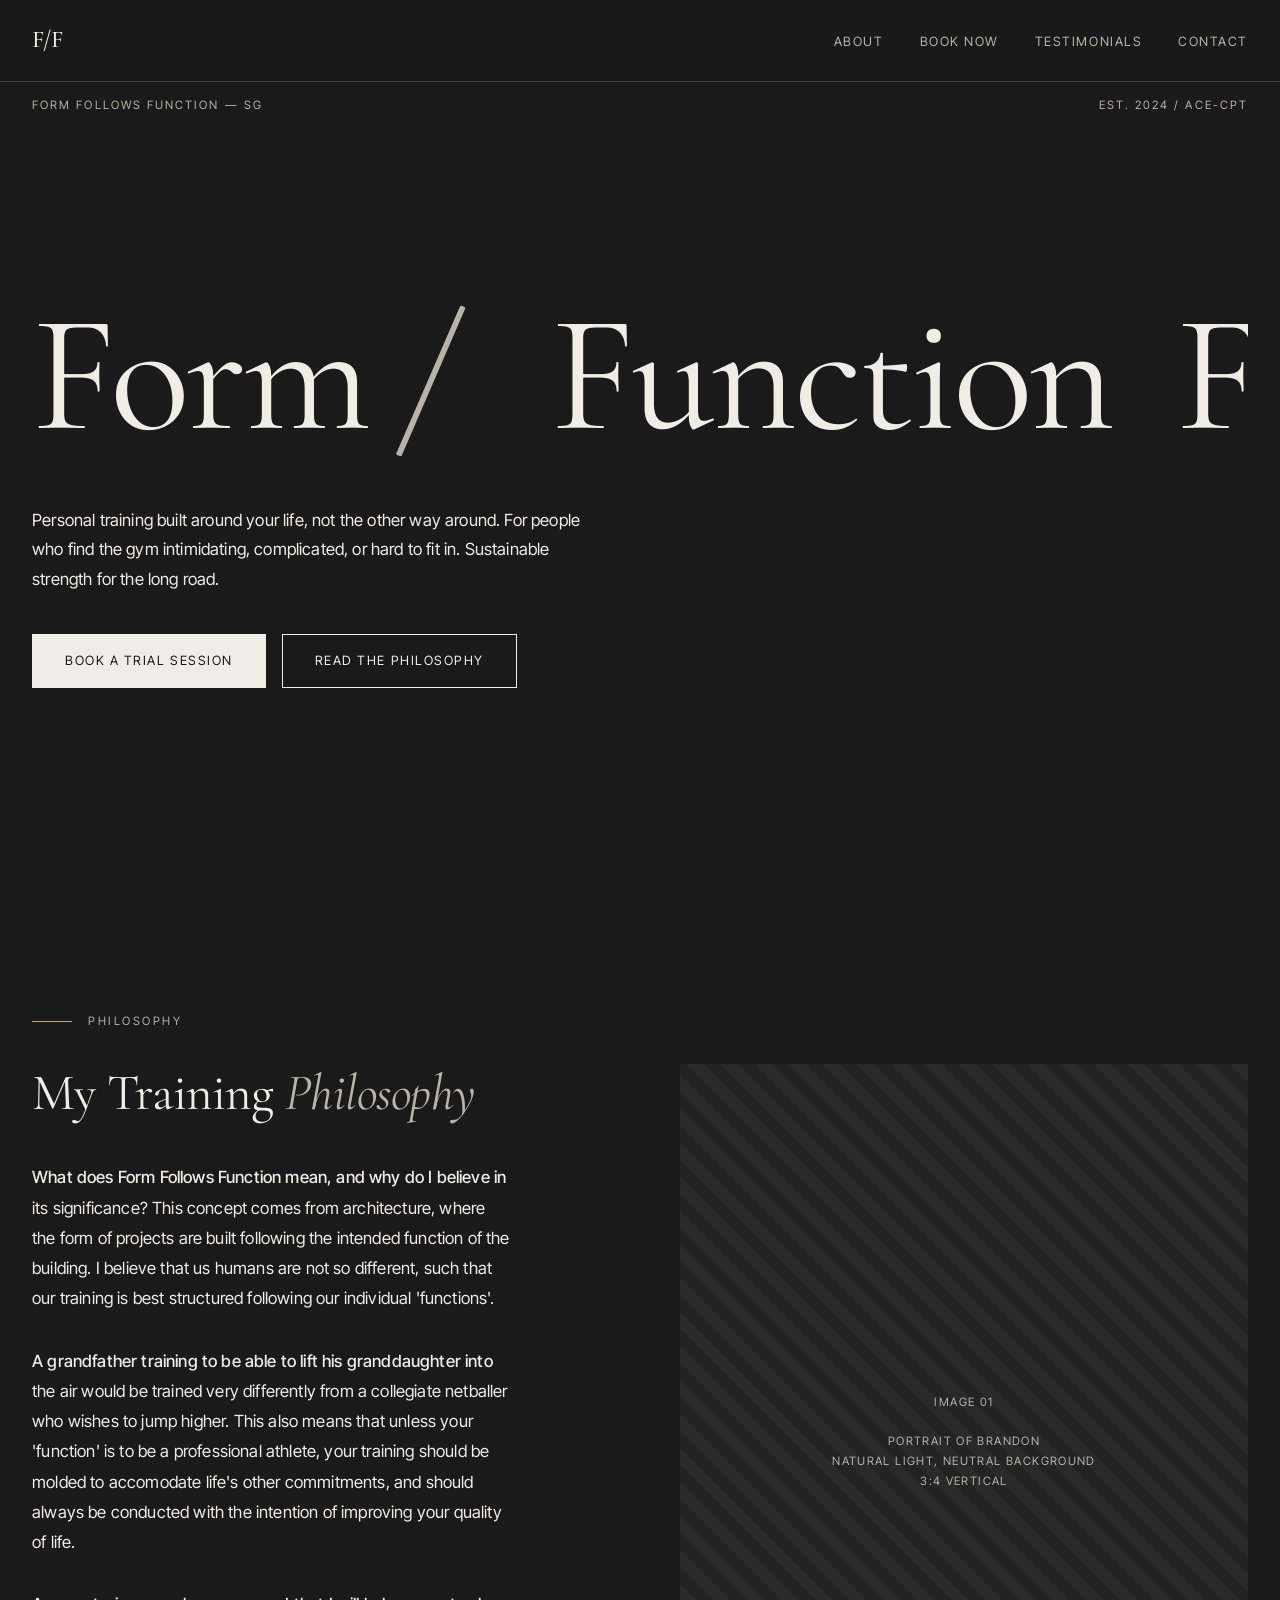
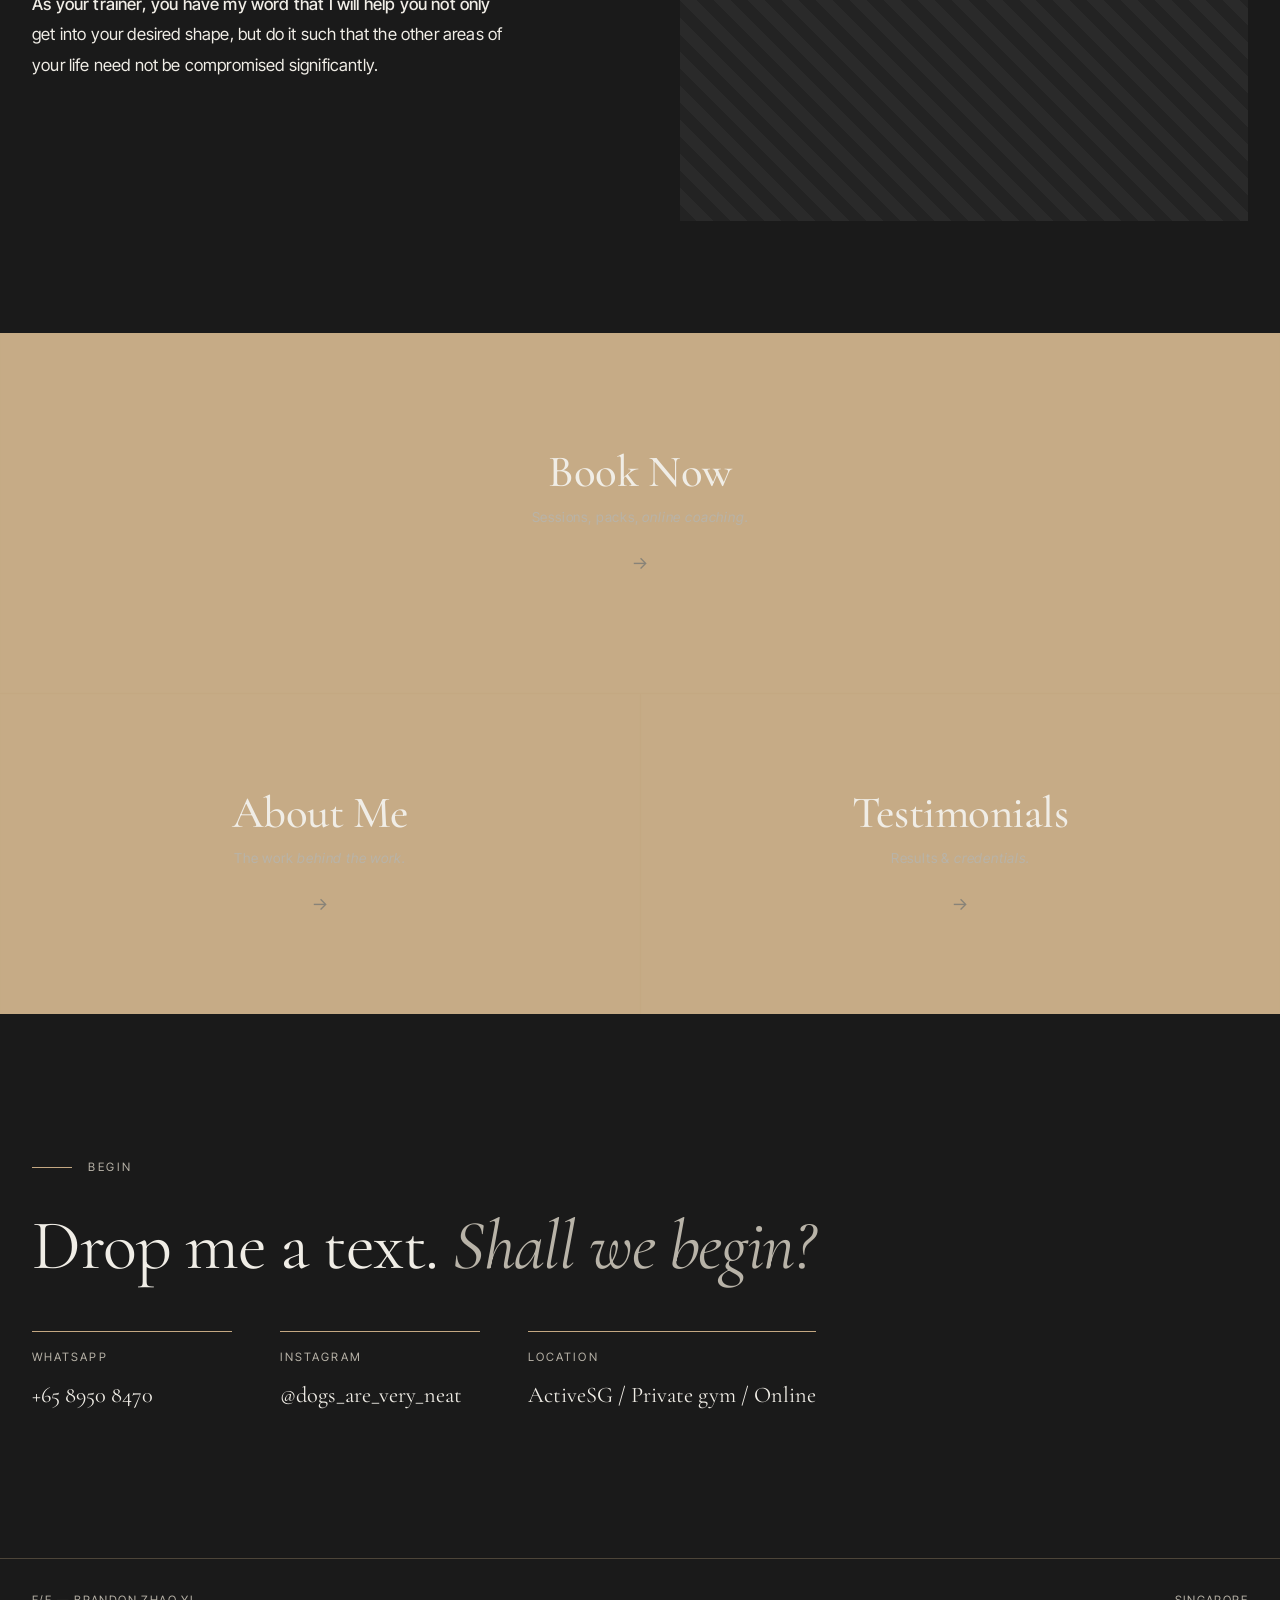
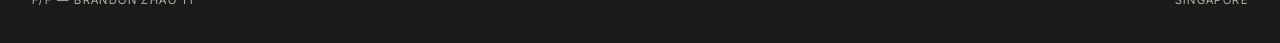
==== commit 31a9be8b: "Add beige accents site-wide and redesign nav cards - Add --beige (#c4a882) and --beige-subtle CSS va" ====
--- a/index.html
+++ b/index.html
@@ -68,27 +68,27 @@
   <div class="nav-cards">
 
     <a href="book.html" class="nav-card nav-card--top reveal-up">
+      <div class="nav-card-label">Book Now</div>
+      <div class="nav-card-title">Sessions, packs, <em>online coaching.</em></div>
       <span class="nav-card-arrow">→</span>
-      <div class="nav-card-label">Book Now</div>
-      <div class="nav-card-title">Sessions, packs,<br/><em style="font-style:italic;color:var(--text-soft)">online coaching.</em></div>
       <div class="nav-card-overlay">
         <p>Select your package structure and see what's included.</p>
       </div>
     </a>
 
     <a href="about.html" class="nav-card reveal-up delay-1">
+      <div class="nav-card-label">About Me</div>
+      <div class="nav-card-title">The work <em>behind the work.</em></div>
       <span class="nav-card-arrow">→</span>
-      <div class="nav-card-label">About Me</div>
-      <div class="nav-card-title">The work<br/><em style="font-style:italic;color:var(--text-soft)">behind the work.</em></div>
       <div class="nav-card-overlay">
         <p>Get to know me as a person, not just a trainer.</p>
       </div>
     </a>
 
     <a href="testimonials.html" class="nav-card reveal-up delay-2">
+      <div class="nav-card-label">Testimonials</div>
+      <div class="nav-card-title">Results &amp; <em>credentials.</em></div>
       <span class="nav-card-arrow">→</span>
-      <div class="nav-card-label">Testimonials</div>
-      <div class="nav-card-title">Results &<br/><em style="font-style:italic;color:var(--text-soft)">credentials.</em></div>
       <div class="nav-card-overlay">
         <p>What others had to say — and the credentials behind the work.</p>
       </div>
--- a/styles.css
+++ b/styles.css
@@ -7,6 +7,8 @@
   --text-muted: #888378;
   --line: #3a3a3a;
   --highlight: #f0ede6;
+  --beige: #c4a882;
+  --beige-subtle: rgba(196, 168, 130, 0.3);
 }
 
 * { margin: 0; padding: 0; box-sizing: border-box; }
@@ -45,7 +47,7 @@
   background: rgba(26, 26, 26, 0.88);
   backdrop-filter: blur(10px);
   -webkit-backdrop-filter: blur(10px);
-  border-bottom: 1px solid var(--line);
+  border-bottom: 1px solid var(--beige-subtle);
 }
 
 .logo {
@@ -196,7 +198,7 @@
   content: '';
   width: 40px;
   height: 1px;
-  background: var(--text-soft);
+  background: var(--beige);
 }
 
 /* ── PAGE HERO (sub-pages) ───────────────────────────── */
@@ -221,7 +223,7 @@
   content: '';
   width: 40px;
   height: 1px;
-  background: var(--text-soft);
+  background: var(--beige);
 }
 
 .page-hero h1 {
@@ -348,22 +350,24 @@
   display: grid;
   grid-template-columns: 1fr 1fr;
   gap: 1px;
-  background: var(--line);
+  background: var(--beige);
 }
 
 .nav-card {
   position: relative;
   overflow: hidden;
-  min-height: 260px;
+  min-height: 320px;
   background: rgba(240, 237, 230, 0.04);
   display: flex;
   flex-direction: column;
-  justify-content: flex-end;
+  justify-content: center;
+  align-items: center;
+  text-align: center;
   padding: 2.75rem;
   text-decoration: none;
   color: var(--text);
   transition: background 0.4s ease, border-color 0.3s ease;
-  border: none;
+  border: 1px solid var(--beige-subtle);
 }
 
 .nav-card:hover {
@@ -372,36 +376,43 @@
 
 .nav-card--top {
   grid-column: 1 / -1;
-  min-height: 300px;
+  min-height: 360px;
 }
 
 .nav-card-label {
-  font-size: 0.72rem;
-  letter-spacing: 0.22em;
-  text-transform: uppercase;
-  color: var(--text-muted);
-  margin-bottom: 0.75rem;
+  font-family: 'Cormorant Garamond', serif;
+  font-weight: 500;
+  font-size: clamp(2.2rem, 3.5vw, 2.8rem);
+  letter-spacing: -0.01em;
+  text-transform: none;
+  color: var(--text);
+  margin-bottom: 0.6rem;
+  line-height: 1.1;
   transition: color 0.3s;
 }
 
 .nav-card:hover .nav-card-label {
-  color: var(--text-soft);
+  color: var(--text);
 }
 
 .nav-card-title {
-  font-family: 'Cormorant Garamond', serif;
+  font-family: 'Inter Tight', sans-serif;
   font-weight: 400;
-  font-size: clamp(2rem, 3.5vw, 3rem);
-  line-height: 1.1;
-  letter-spacing: -0.01em;
-  color: var(--text);
+  font-size: 0.85rem;
+  letter-spacing: 0.06em;
+  line-height: 1.5;
+  color: var(--text-soft);
+}
+
+.nav-card-title em {
+  font-style: italic;
+  color: var(--text-soft);
 }
 
 .nav-card-arrow {
-  position: absolute;
-  top: 2.75rem;
-  right: 2.75rem;
-  font-size: 1.3rem;
+  display: block;
+  margin-top: 1.25rem;
+  font-size: 1.1rem;
   color: var(--text-muted);
   transition: transform 0.3s ease, color 0.3s ease;
 }
@@ -421,7 +432,7 @@
   padding: 1.5rem 2.75rem;
   transform: translateY(100%);
   transition: transform 0.35s ease;
-  border-top: 1px solid var(--line);
+  border-top: 1px solid var(--beige-subtle);
 }
 
 .nav-card:hover .nav-card-overlay {
@@ -445,7 +456,7 @@
 }
 
 .services-overview-block {
-  border-left: 2px solid var(--text-muted);
+  border-left: 2px solid var(--beige);
   padding-left: 2rem;
   max-width: 680px;
 }
@@ -510,7 +521,7 @@
 .pack-detail-list {
   list-style: none;
   padding-top: 1.25rem;
-  border-top: 1px solid var(--line);
+  border-top: 1px solid var(--beige-subtle);
 }
 
 .pack-detail-list li {
@@ -615,7 +626,7 @@
 }
 
 .testimonial {
-  border-left: 1px solid var(--text-muted);
+  border-left: 1px solid var(--beige);
   padding-left: 1.75rem;
 }
 
@@ -651,7 +662,7 @@
 
 .creds-list li {
   padding: 1.4rem 0;
-  border-bottom: 1px solid var(--line);
+  border-bottom: 1px solid var(--beige-subtle);
   display: flex;
   justify-content: space-between;
   align-items: baseline;
@@ -698,7 +709,7 @@
 }
 
 .contact-method {
-  border-top: 1px solid var(--text);
+  border-top: 1px solid var(--beige);
   padding-top: 1rem;
   min-width: 200px;
 }
@@ -723,7 +734,7 @@
 
 /* ── FOOTER ──────────────────────────────────────────── */
 footer {
-  border-top: 1px solid var(--line);
+  border-top: 1px solid var(--beige-subtle);
   padding: 2rem;
   display: flex;
   justify-content: space-between;
@@ -840,15 +851,18 @@
   }
   .nav-card--top {
     grid-column: 1;
+    min-height: 220px;
   }
   .nav-card {
-    min-height: 180px;
+    min-height: 200px;
+    align-items: flex-start;
+    text-align: left;
   }
   .nav-card-overlay {
     position: static;
     transform: none;
     background: transparent;
-    border-top: 1px solid var(--line);
+    border-top: 1px solid var(--beige-subtle);
     padding: 1rem 0 0;
   }
   .nav-card-overlay p {
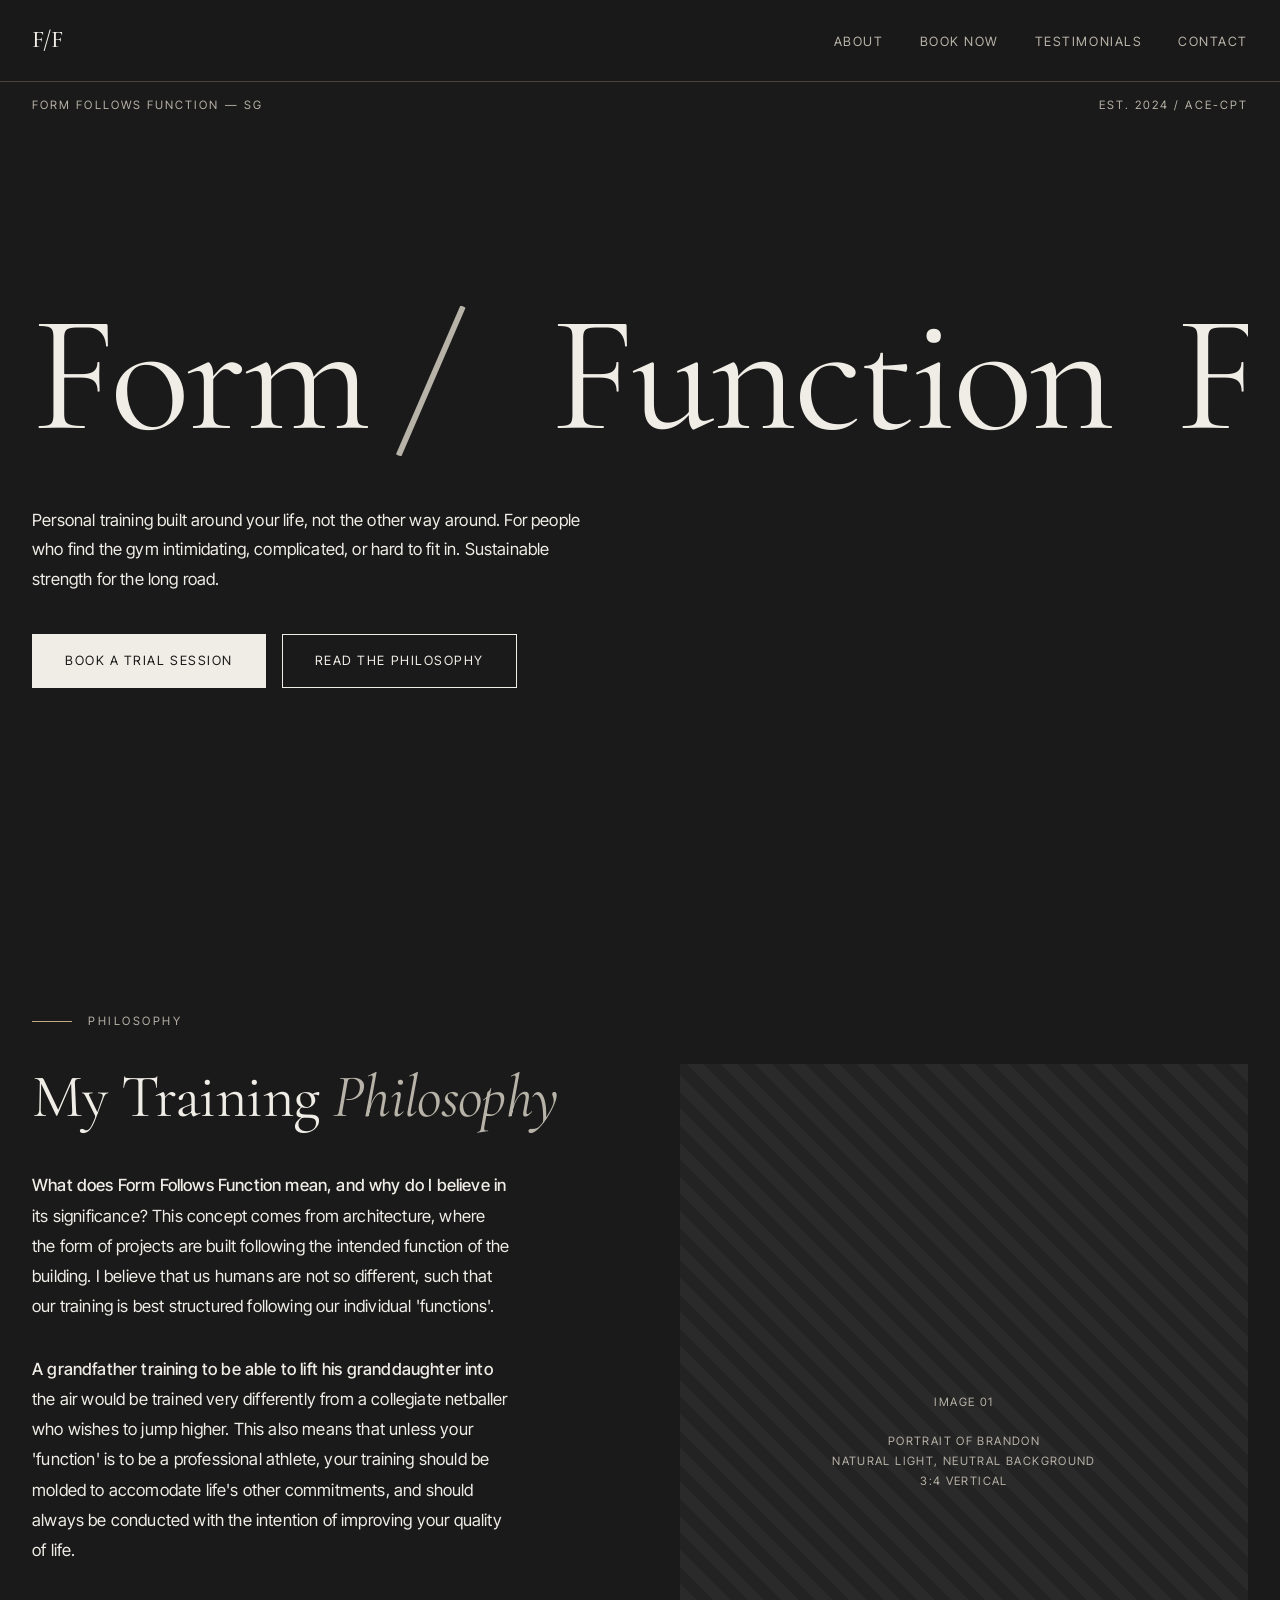
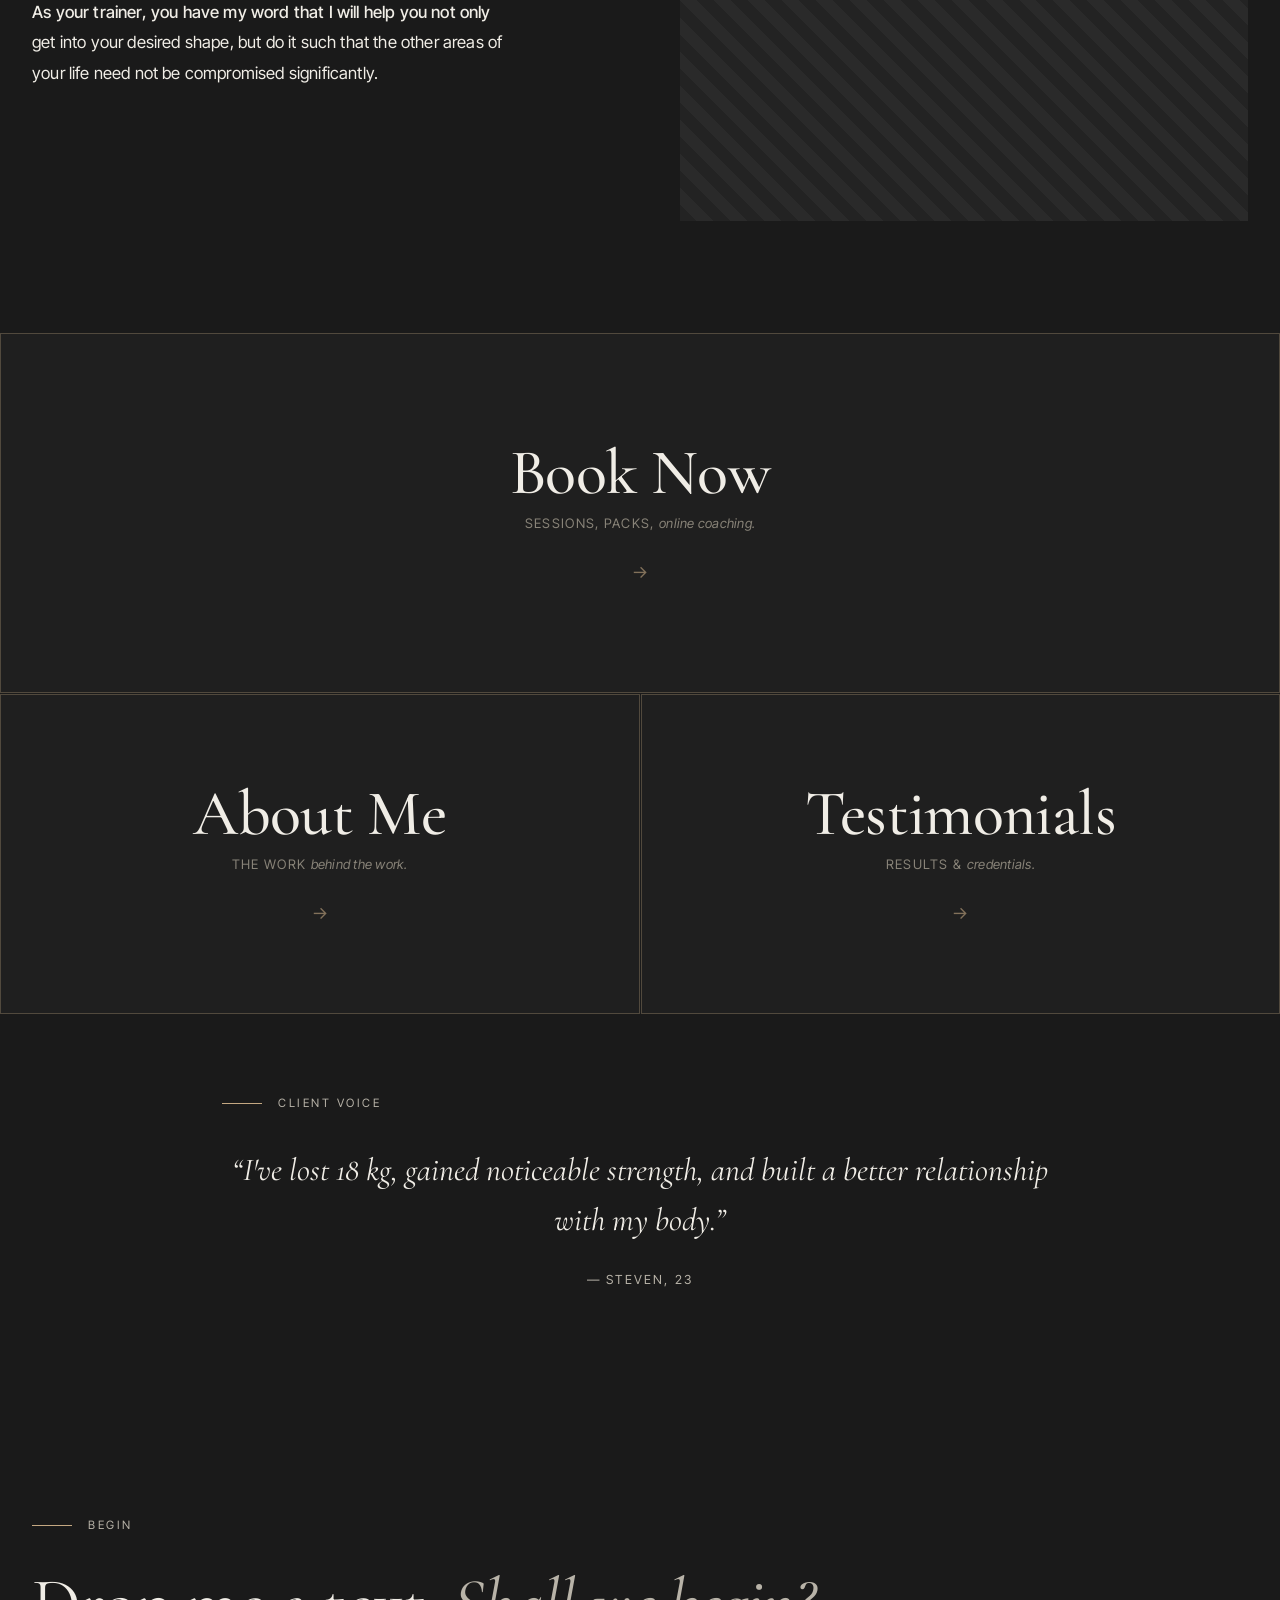
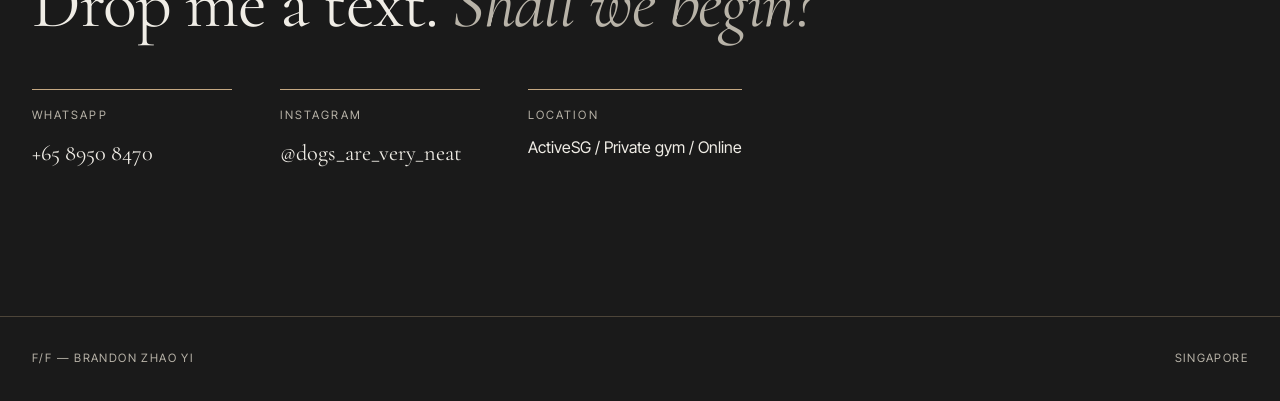
==== commit b056f744: "Implement critique fixes + simplify entire codebase Content fixes: - Add featured client quote secti" ====
--- a/index.html
+++ b/index.html
@@ -4,16 +4,10 @@
 <meta charset="UTF-8" />
 <meta name="viewport" content="width=device-width, initial-scale=1.0" />
 <title>F/F — Form Follows Function | Brandon Zhao Yi</title>
-
 <link rel="preconnect" href="https://fonts.googleapis.com" />
 <link rel="preconnect" href="https://fonts.gstatic.com" crossorigin />
 <link href="https://fonts.googleapis.com/css2?family=Cormorant+Garamond:ital,wght@0,300;0,400;0,500;1,300;1,400&family=Inter+Tight:wght@300;400;500&display=swap" rel="stylesheet" />
 <link rel="stylesheet" href="styles.css" />
-
-<!--
-  TO EDIT TEXT ON THIS SITE: open data.js in any text editor.
-  Change the words inside the quotation marks, save, and refresh.
--->
 </head>
 <body data-page="home">
 
@@ -63,7 +57,7 @@
   </div>
 </section>
 
-<!-- Navigation cards — triangle layout: Book Now top, About + Testimonials below -->
+<!-- Navigation cards: Book Now on top, About Me + Testimonials below -->
 <div class="nav-cards-section">
   <div class="nav-cards">
 
@@ -97,23 +91,17 @@
   </div>
 </div>
 
+<!-- Featured client quote -->
+<section id="featuredTestimonial" class="featured-quote-section">
+  <div class="section-label reveal-up">Client voice</div>
+  <blockquote class="reveal-up delay-1" id="featuredQuoteText"></blockquote>
+  <cite class="reveal-up delay-2" id="featuredCiteText"></cite>
+</section>
+
 <section id="contact" class="contact">
   <div class="section-label reveal-up">Begin</div>
   <h2 class="reveal-up delay-1" id="contactHeading"></h2>
-  <div class="contact-methods">
-    <div class="contact-method reveal-up delay-2">
-      <div class="label">WhatsApp</div>
-      <a id="whatsappLink"></a>
-    </div>
-    <div class="contact-method reveal-up delay-3">
-      <div class="label">Instagram</div>
-      <a id="instagramLink" target="_blank"></a>
-    </div>
-    <div class="contact-method reveal-up delay-4">
-      <div class="label">Location</div>
-      <a id="locationText"></a>
-    </div>
-  </div>
+  <div class="contact-methods" id="contactMethods"></div>
 </section>
 
 <footer>
@@ -125,23 +113,7 @@
 <script src="site.js"></script>
 <script>
   initCommon();
-
-  setText('metaLeft', SITE.metaLeft);
-  setText('metaRight', SITE.metaRight);
-
-  const marqueeName = SITE.brandFull.replace('/', '<span class="slash">/</span>');
-  document.getElementById('marqueeTrack').innerHTML =
-    '<span>' + marqueeName + '</span><span>' + marqueeName + '</span><span>' + marqueeName + '</span><span>' + marqueeName + '</span>';
-
-  setText('tagline', SITE.tagline);
-  setText('ctaPrimary', SITE.ctaPrimary);
-  setText('ctaSecondary', SITE.ctaSecondary);
-
-  setHTML('philosophyHeading', SITE.philosophyHeading + ' <em>' + SITE.philosophyHeadingItalic + '</em>');
-  setText('philosophyParagraph1', SITE.philosophyParagraph1);
-  setText('philosophyParagraph2', SITE.philosophyParagraph2);
-  setText('philosophyParagraph3', SITE.philosophyParagraph3);
-
+  initHomePage();
   initReveal();
 </script>
 
--- a/styles.css
+++ b/styles.css
@@ -253,8 +253,8 @@
 .section-headline {
   font-family: 'Cormorant Garamond', serif;
   font-weight: 400;
-  font-size: clamp(2rem, 4vw, 3.2rem);
-  line-height: 1.15;
+  font-size: clamp(2.4rem, 5vw, 3.8rem);
+  line-height: 1.1;
   letter-spacing: -0.01em;
   margin-bottom: 2.5rem;
   color: var(--text);
@@ -350,14 +350,14 @@
   display: grid;
   grid-template-columns: 1fr 1fr;
   gap: 1px;
-  background: var(--beige);
+  background: var(--bg);
 }
 
 .nav-card {
   position: relative;
   overflow: hidden;
   min-height: 320px;
-  background: rgba(240, 237, 230, 0.04);
+  background: var(--bg-card);
   display: flex;
   flex-direction: column;
   justify-content: center;
@@ -366,12 +366,12 @@
   padding: 2.75rem;
   text-decoration: none;
   color: var(--text);
-  transition: background 0.4s ease, border-color 0.3s ease;
+  transition: background 0.4s ease;
   border: 1px solid var(--beige-subtle);
 }
 
 .nav-card:hover {
-  background: rgba(240, 237, 230, 0.09);
+  background: #262626;
 }
 
 .nav-card--top {
@@ -382,12 +382,12 @@
 .nav-card-label {
   font-family: 'Cormorant Garamond', serif;
   font-weight: 500;
-  font-size: clamp(2.2rem, 3.5vw, 2.8rem);
+  font-size: clamp(3rem, 5vw, 4.2rem);
   letter-spacing: -0.01em;
   text-transform: none;
   color: var(--text);
-  margin-bottom: 0.6rem;
-  line-height: 1.1;
+  margin-bottom: 0.5rem;
+  line-height: 1.05;
   transition: color 0.3s;
 }
 
@@ -398,28 +398,32 @@
 .nav-card-title {
   font-family: 'Inter Tight', sans-serif;
   font-weight: 400;
-  font-size: 0.85rem;
-  letter-spacing: 0.06em;
+  font-size: 0.82rem;
+  letter-spacing: 0.1em;
   line-height: 1.5;
-  color: var(--text-soft);
+  color: var(--text-muted);
+  text-transform: uppercase;
 }
 
 .nav-card-title em {
   font-style: italic;
-  color: var(--text-soft);
+  color: var(--text-muted);
+  text-transform: none;
+  letter-spacing: 0.02em;
 }
 
 .nav-card-arrow {
   display: block;
-  margin-top: 1.25rem;
+  margin-top: 1.5rem;
   font-size: 1.1rem;
-  color: var(--text-muted);
-  transition: transform 0.3s ease, color 0.3s ease;
+  color: var(--beige);
+  opacity: 0.6;
+  transition: transform 0.3s ease, opacity 0.3s ease;
 }
 
 .nav-card:hover .nav-card-arrow {
   transform: translateX(6px);
-  color: var(--text-soft);
+  opacity: 1;
 }
 
 /* Hover preview overlay — slides up from bottom */
@@ -448,6 +452,46 @@
   max-width: 480px;
 }
 
+/* ── FEATURED QUOTE (landing page) ──────────────────── */
+.featured-quote-section {
+  padding: 5rem 2rem;
+  max-width: 900px;
+  margin: 0 auto;
+  text-align: center;
+}
+
+.featured-quote-section blockquote {
+  font-family: 'Cormorant Garamond', serif;
+  font-size: clamp(1.4rem, 3vw, 2rem);
+  font-style: italic;
+  line-height: 1.55;
+  color: var(--text);
+  margin-bottom: 1.25rem;
+}
+
+.featured-quote-section cite {
+  font-style: normal;
+  font-size: 0.78rem;
+  letter-spacing: 0.18em;
+  text-transform: uppercase;
+  color: var(--text-soft);
+}
+
+/* ── ABOUT INTRO (about page) ────────────────────────── */
+.about-intro-section {
+  padding: 5rem 2rem 0;
+  max-width: 1400px;
+  margin: 0 auto;
+}
+
+.about-intro-text {
+  font-size: 1.1rem;
+  color: var(--text);
+  line-height: 1.8;
+  max-width: 680px;
+  letter-spacing: 0.01em;
+}
+
 /* ── SERVICES (book now page) ────────────────────────── */
 .services-overview-section {
   padding: 5rem 2rem 2rem;
@@ -493,7 +537,7 @@
 .service-card h3 {
   font-family: 'Cormorant Garamond', serif;
   font-weight: 500;
-  font-size: 1.65rem;
+  font-size: 1.4rem;
   margin-bottom: 0.5rem;
   color: var(--text);
 }
@@ -512,6 +556,7 @@
   margin-bottom: auto;
   line-height: 1.75;
   letter-spacing: 0.01em;
+  max-width: 65ch;
 }
 
 .service-card .pack-detail {
@@ -538,6 +583,31 @@
   content: '—';
   color: var(--text-muted);
   flex-shrink: 0;
+}
+
+.btn-book {
+  margin-top: 2rem;
+  padding: 1.15rem 2rem;
+  min-height: 56px;
+  display: flex;
+  align-items: center;
+  justify-content: center;
+  background: var(--beige);
+  color: #1a1a1a;
+  font-family: 'Inter Tight', sans-serif;
+  font-size: 0.85rem;
+  font-weight: 500;
+  letter-spacing: 0.14em;
+  text-transform: uppercase;
+  text-decoration: none;
+  border: 1px solid var(--beige);
+  transition: background 0.25s, color 0.25s;
+  flex-shrink: 0;
+}
+
+.btn-book:hover {
+  background: transparent;
+  color: var(--beige);
 }
 
 /* ── PROCESS ─────────────────────────────────────────── */
@@ -587,7 +657,7 @@
 .process-step h3 {
   font-family: 'Cormorant Garamond', serif;
   font-weight: 400;
-  font-size: 1.8rem;
+  font-size: 1.5rem;
   margin-bottom: 1.25rem;
   color: var(--text);
   letter-spacing: -0.01em;
@@ -598,6 +668,7 @@
   font-size: 0.97rem;
   line-height: 1.8;
   letter-spacing: 0.01em;
+  max-width: 65ch;
 }
 
 .process-step p strong {
@@ -857,6 +928,7 @@
     min-height: 200px;
     align-items: flex-start;
     text-align: left;
+    background: var(--bg-card);
   }
   .nav-card-overlay {
     position: static;
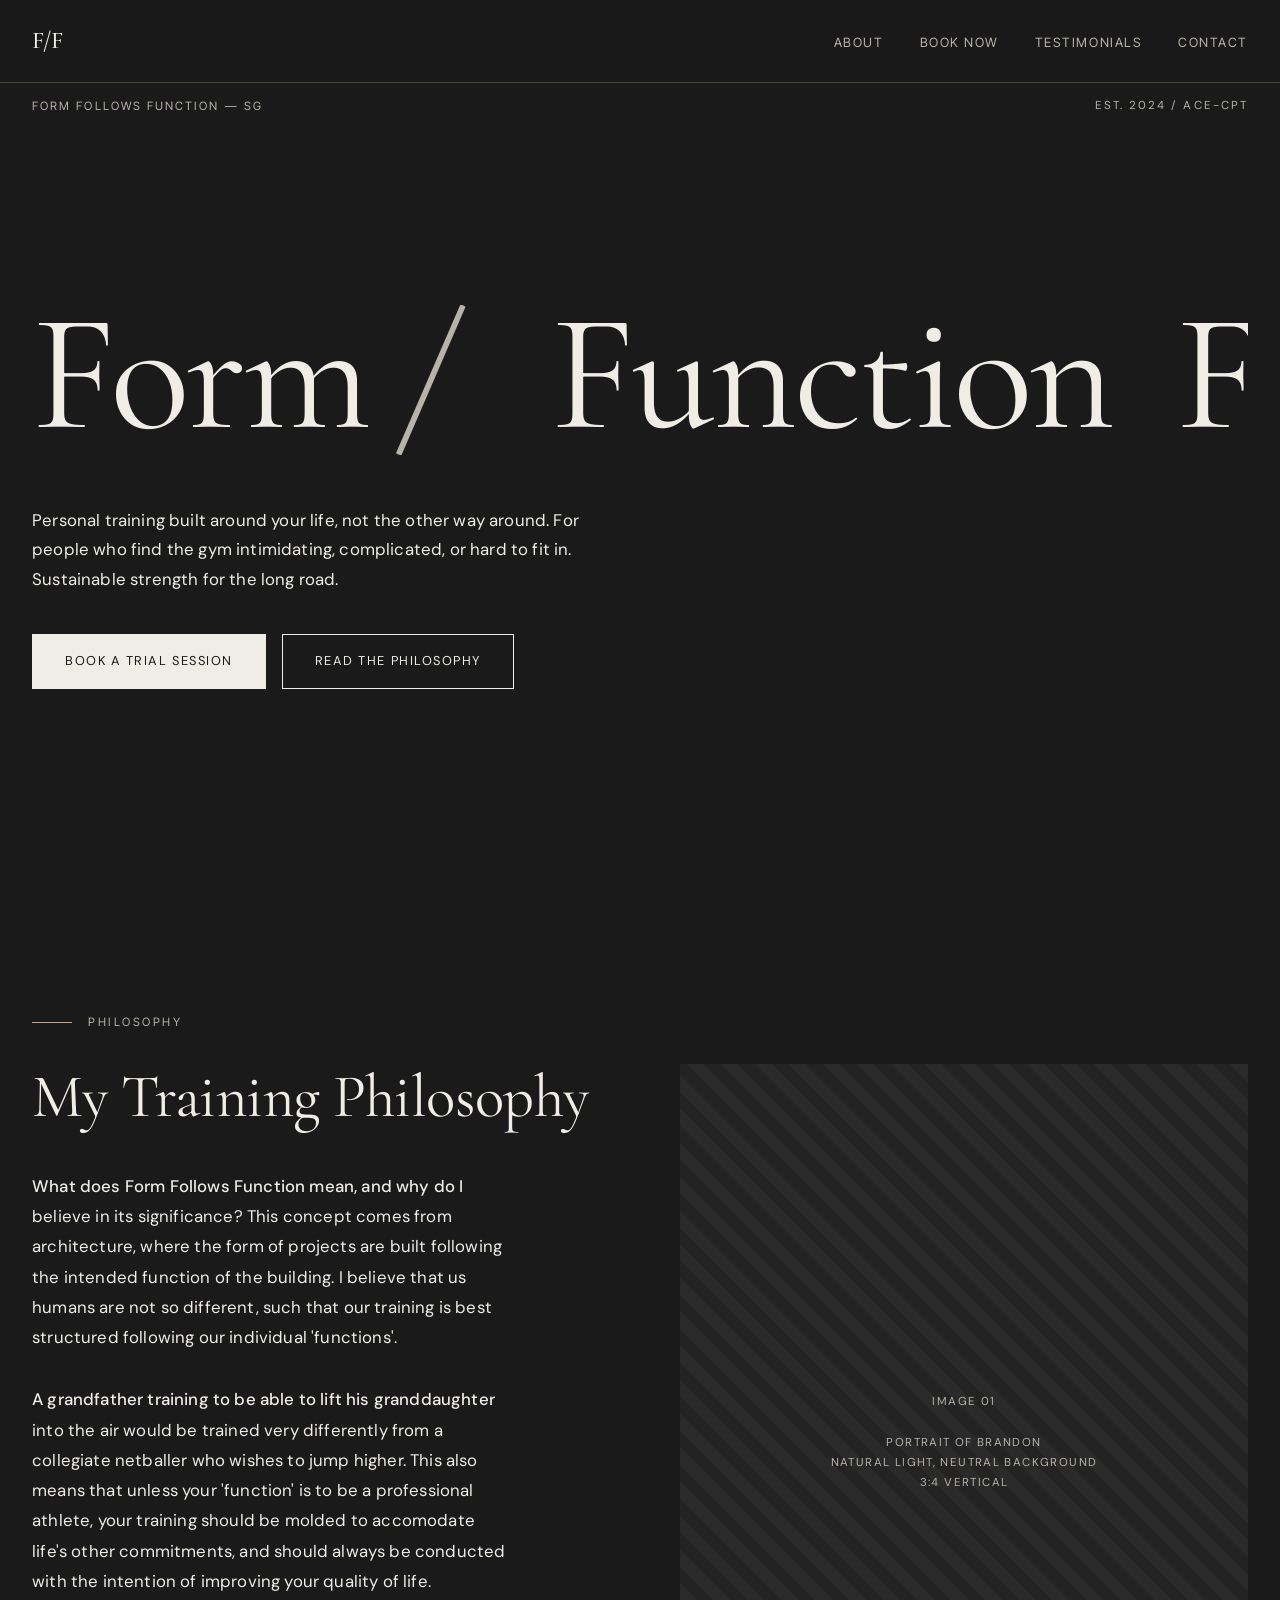
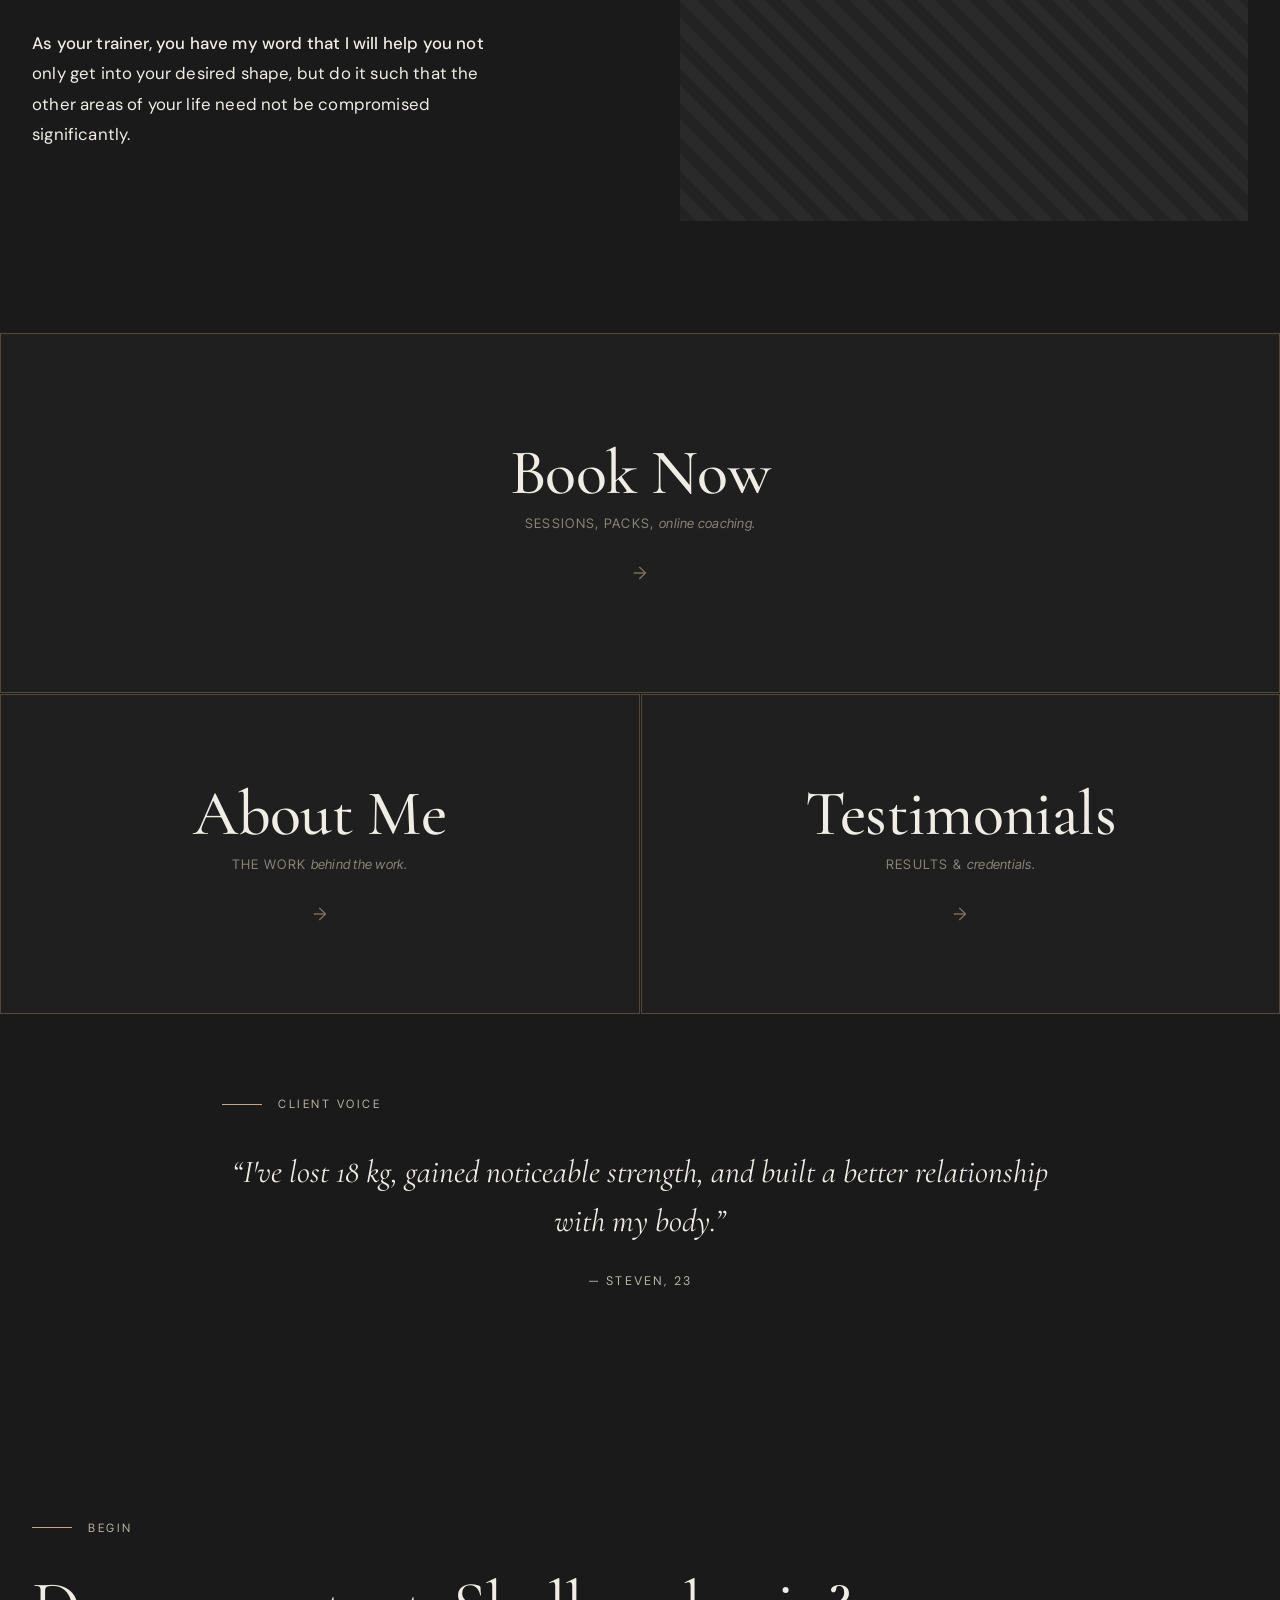
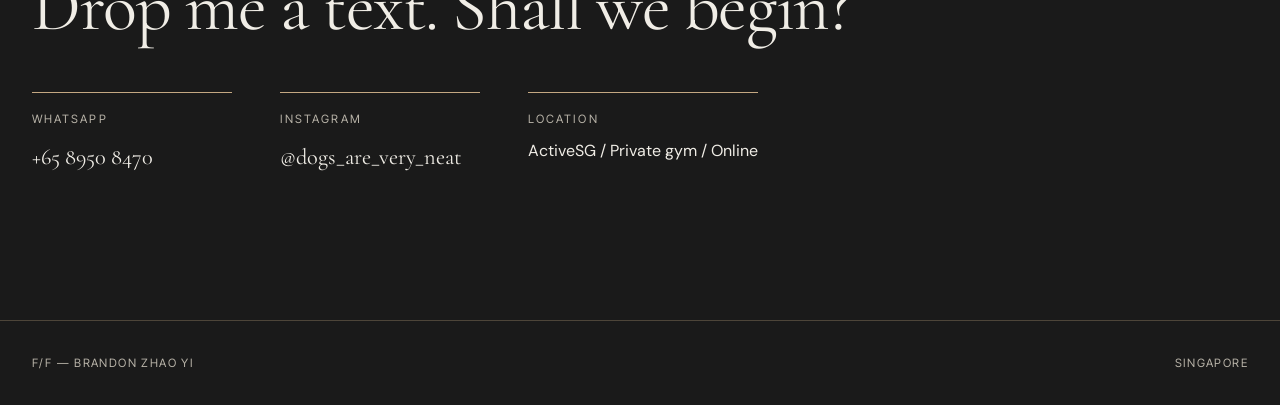
==== commit 779689af: "Switch body font to DM Sans, remove italic heading splits, add placeholder articles - Body text now " ====
--- a/index.html
+++ b/index.html
@@ -6,7 +6,7 @@
 <title>F/F — Form Follows Function | Brandon Zhao Yi</title>
 <link rel="preconnect" href="https://fonts.googleapis.com" />
 <link rel="preconnect" href="https://fonts.gstatic.com" crossorigin />
-<link href="https://fonts.googleapis.com/css2?family=Cormorant+Garamond:ital,wght@0,300;0,400;0,500;1,300;1,400&family=Inter+Tight:wght@300;400;500&display=swap" rel="stylesheet" />
+<link href="https://fonts.googleapis.com/css2?family=Cormorant+Garamond:ital,wght@0,300;0,400;0,500;1,300;1,400&family=DM+Sans:wght@300;400;500&family=Inter+Tight:wght@300;400;500&display=swap" rel="stylesheet" />
 <link rel="stylesheet" href="styles.css" />
 </head>
 <body data-page="home">
--- a/styles.css
+++ b/styles.css
@@ -27,12 +27,29 @@
 body {
   background: var(--bg);
   color: var(--text);
-  font-family: 'Inter Tight', sans-serif;
+  font-family: 'DM Sans', sans-serif;
   font-weight: 400;
-  line-height: 1.7;
+  line-height: 1.75;
   overflow-x: hidden;
   -webkit-font-smoothing: antialiased;
   font-size: 16px;
+}
+
+/* UI elements stay condensed Inter Tight */
+nav, footer, .section-label, .page-hero-label, .hero-meta,
+.testimonial cite, .contact-method .label,
+.article-read-link, .articles-substack a,
+.pack-detail-list li, .btn-book, .nav-links a,
+.nav-card-title, .article-archive-arrow {
+  font-family: 'Inter Tight', sans-serif;
+}
+
+h1, h2, h3, h4 {
+  text-wrap: balance;
+}
+
+p {
+  text-wrap: pretty;
 }
 
 /* ── NAV ─────────────────────────────────────────────── */
@@ -609,6 +626,171 @@
   background: transparent;
   color: var(--beige);
 }
+
+/* ── HOBBIES (about page) ────────────────────────────── */
+.hobbies-section {
+  padding: 4rem 2rem 0;
+  max-width: 1400px;
+  margin: 0 auto;
+}
+
+.hobbies-text {
+  font-family: 'Cormorant Garamond', serif;
+  font-style: italic;
+  font-size: 1.25rem;
+  color: var(--text-soft);
+  line-height: 1.75;
+  max-width: 640px;
+  letter-spacing: 0.01em;
+}
+
+/* ── ARTICLES (about page) ───────────────────────────── */
+.articles-section {
+  padding: 6rem 2rem;
+  max-width: 1400px;
+  margin: 0 auto;
+}
+
+/* Featured articles: alternating image/text */
+.articles-featured {
+  margin-top: 3rem;
+}
+
+.article-featured {
+  display: grid;
+  grid-template-columns: 1fr 1fr;
+  gap: 5rem;
+  align-items: center;
+  padding: 4rem 0;
+  border-bottom: 1px solid var(--beige-subtle);
+}
+
+.article-featured:last-child {
+  border-bottom: none;
+}
+
+/* Even articles: swap image and text order */
+.article-featured:nth-child(even) .article-featured-image { order: 2; }
+.article-featured:nth-child(even) .article-featured-text  { order: 1; }
+
+.article-featured-image {
+  aspect-ratio: 3/2;
+  background: var(--bg-alt);
+  position: relative;
+  overflow: hidden;
+}
+
+.article-featured-text h3 {
+  font-family: 'Cormorant Garamond', serif;
+  font-weight: 400;
+  font-size: clamp(1.6rem, 3vw, 2.2rem);
+  line-height: 1.2;
+  letter-spacing: -0.01em;
+  color: var(--text);
+  margin-bottom: 1.25rem;
+}
+
+.article-featured-text p {
+  font-size: 0.97rem;
+  color: var(--text-soft);
+  line-height: 1.8;
+  margin-bottom: 1.5rem;
+  max-width: 55ch;
+}
+
+.article-read-link {
+  font-family: 'Inter Tight', sans-serif;
+  font-size: 0.78rem;
+  letter-spacing: 0.14em;
+  text-transform: uppercase;
+  color: var(--beige);
+  text-decoration: none;
+  display: inline-flex;
+  align-items: center;
+  gap: 0.5rem;
+  transition: gap 0.25s ease;
+}
+
+.article-read-link:hover { gap: 0.9rem; }
+
+/* Archive scroller */
+.articles-archive-wrapper {
+  margin-top: 4rem;
+  padding-top: 3rem;
+  border-top: 1px solid var(--beige-subtle);
+}
+
+.articles-archive-wrapper .section-label {
+  margin-bottom: 1.25rem;
+}
+
+.articles-archive {
+  max-height: 280px;
+  overflow-y: auto;
+  border: 1px solid var(--beige-subtle);
+  scrollbar-width: thin;
+  scrollbar-color: var(--beige-subtle) transparent;
+}
+
+.articles-archive::-webkit-scrollbar       { width: 4px; }
+.articles-archive::-webkit-scrollbar-track { background: transparent; }
+.articles-archive::-webkit-scrollbar-thumb { background: var(--beige-subtle); border-radius: 2px; }
+
+.article-archive-item {
+  display: flex;
+  align-items: baseline;
+  gap: 1.5rem;
+  padding: 1.1rem 1.5rem;
+  border-bottom: 1px solid var(--line);
+  text-decoration: none;
+  color: var(--text);
+  transition: background 0.2s;
+}
+
+.article-archive-item:last-child { border-bottom: none; }
+.article-archive-item:hover      { background: rgba(240, 237, 230, 0.04); }
+
+.article-archive-title {
+  font-family: 'Cormorant Garamond', serif;
+  font-size: 1.15rem;
+  color: var(--text);
+  flex: 1;
+}
+
+.article-archive-excerpt {
+  font-size: 0.8rem;
+  color: var(--text-muted);
+  max-width: 38ch;
+  line-height: 1.5;
+}
+
+.article-archive-arrow {
+  color: var(--beige);
+  font-size: 0.85rem;
+  flex-shrink: 0;
+}
+
+/* "Read all on Substack" link */
+.articles-substack {
+  margin-top: 2.5rem;
+  padding-top: 2.5rem;
+  border-top: 1px solid var(--beige-subtle);
+}
+
+.articles-substack a {
+  font-family: 'Inter Tight', sans-serif;
+  font-size: 0.78rem;
+  letter-spacing: 0.14em;
+  text-transform: uppercase;
+  color: var(--beige);
+  text-decoration: none;
+  display: inline-flex;
+  align-items: center;
+  gap: 0.5rem;
+  transition: gap 0.25s ease;
+}
+
+.articles-substack a:hover { gap: 0.9rem; }
 
 /* ── PROCESS ─────────────────────────────────────────── */
 .process-section {
@@ -942,4 +1124,19 @@
   }
 
   .services-overview-section { padding: 3rem 1.25rem 1rem; }
-}
+
+  /* Articles mobile */
+  .articles-section { padding: 4rem 1.25rem; }
+  .article-featured {
+    grid-template-columns: 1fr;
+    gap: 2rem;
+    padding: 3rem 0;
+  }
+  .article-featured:nth-child(even) .article-featured-image { order: 0; }
+  .article-featured:nth-child(even) .article-featured-text  { order: 0; }
+  .article-archive-excerpt { display: none; }
+
+  /* Hobbies mobile */
+  .hobbies-section { padding: 3rem 1.25rem 0; }
+  .hobbies-text { font-size: 1.1rem; }
+}
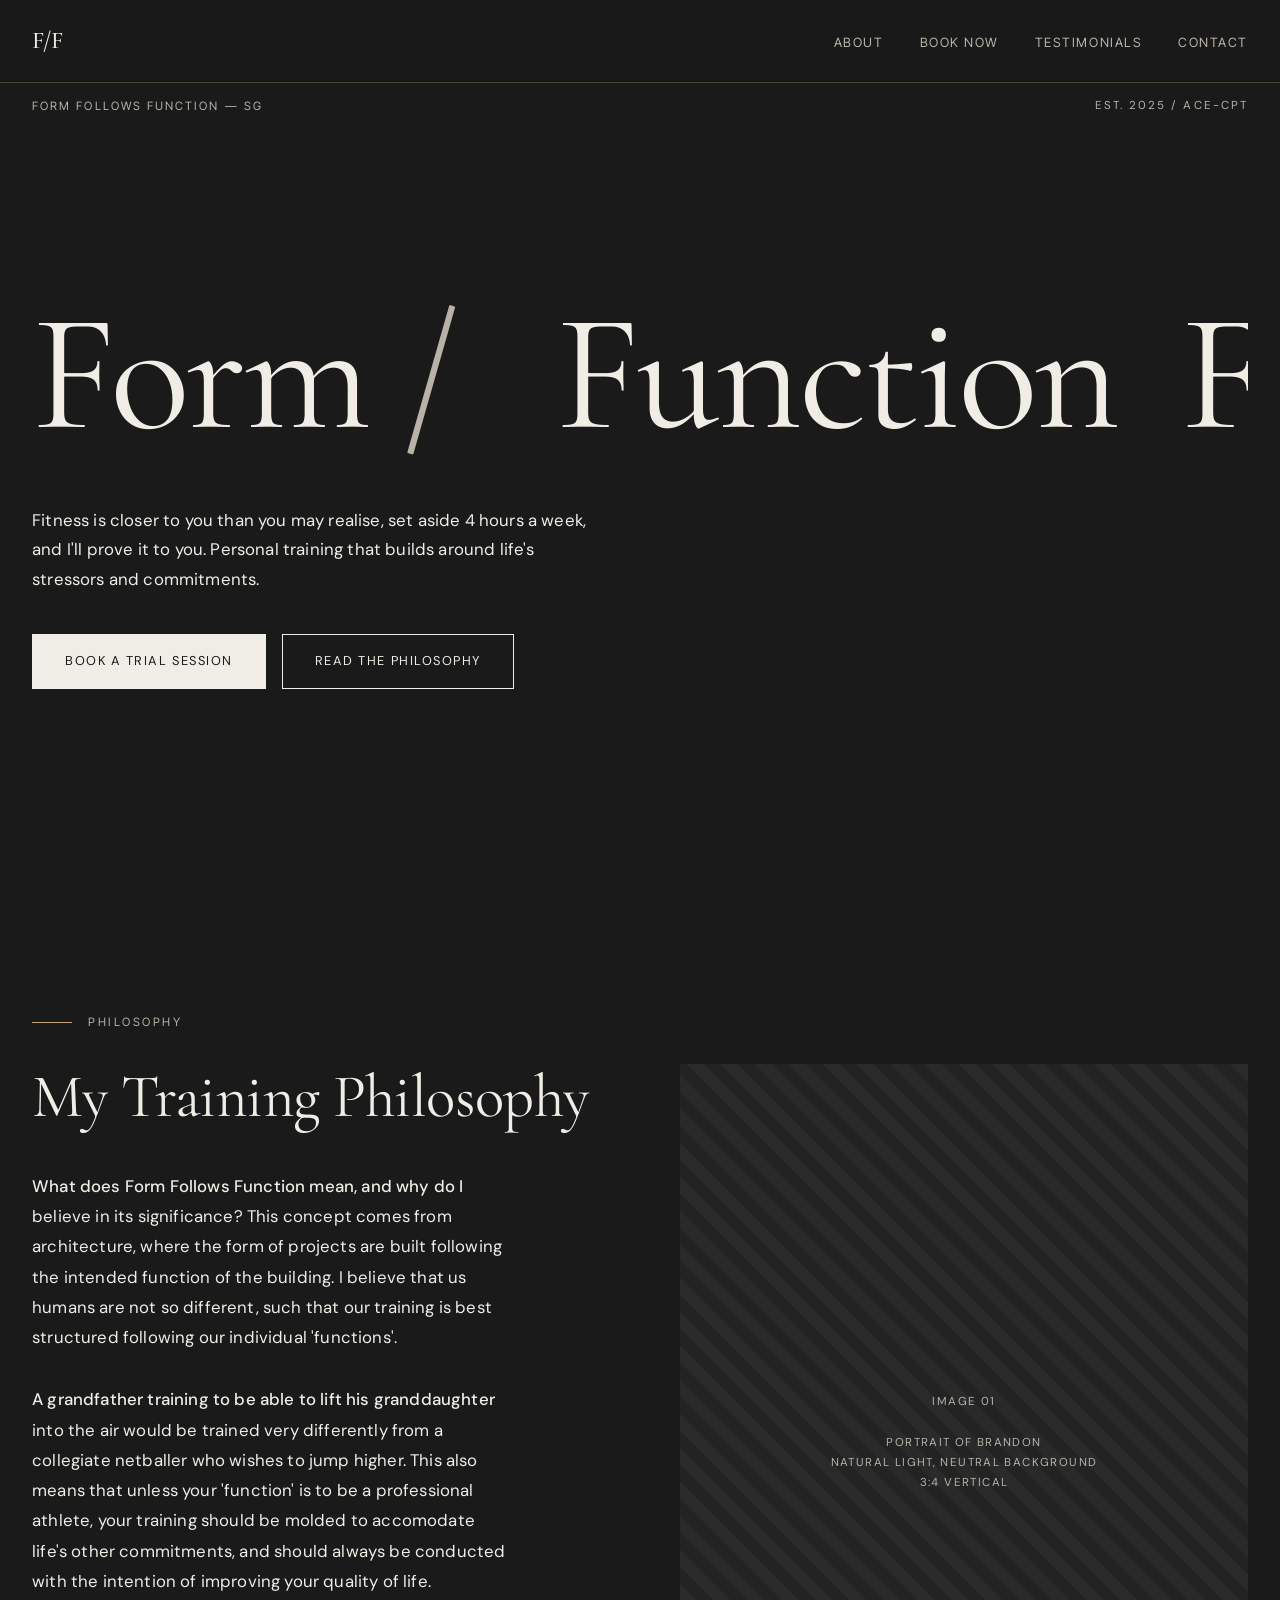
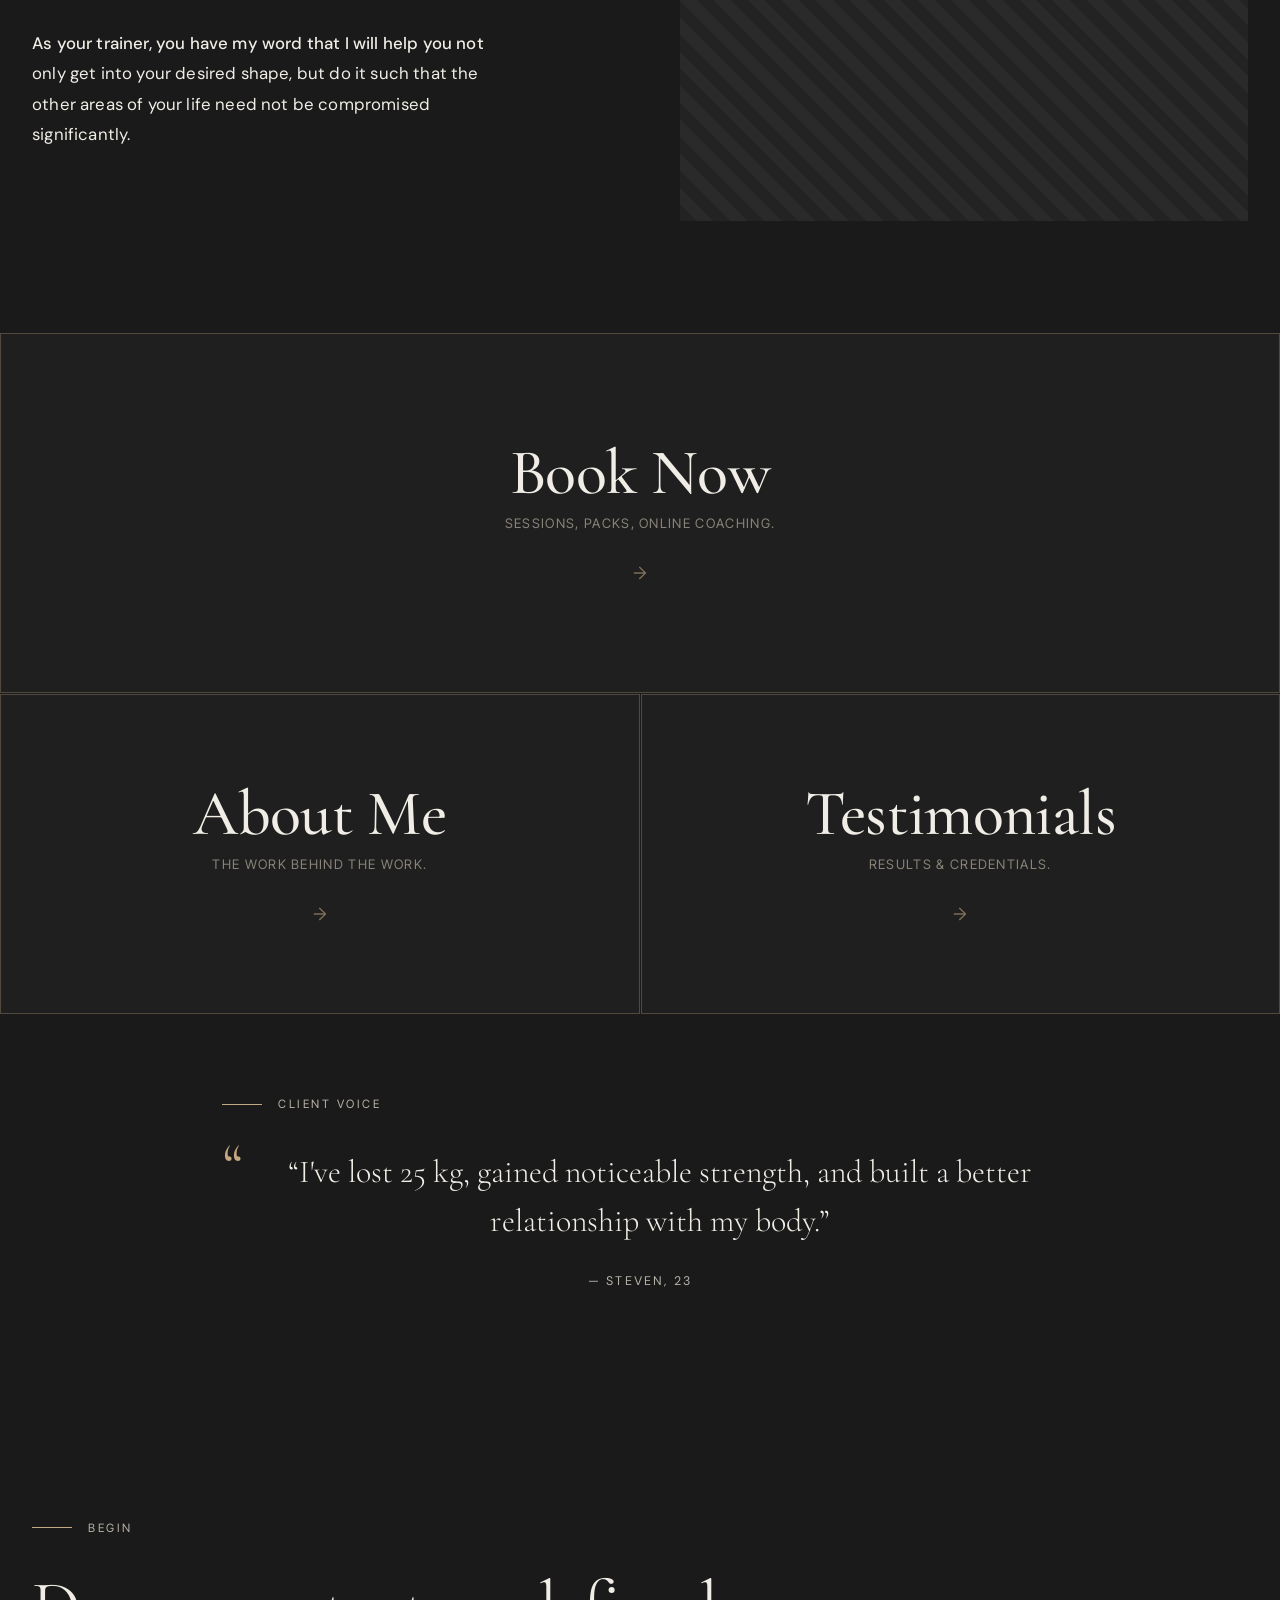
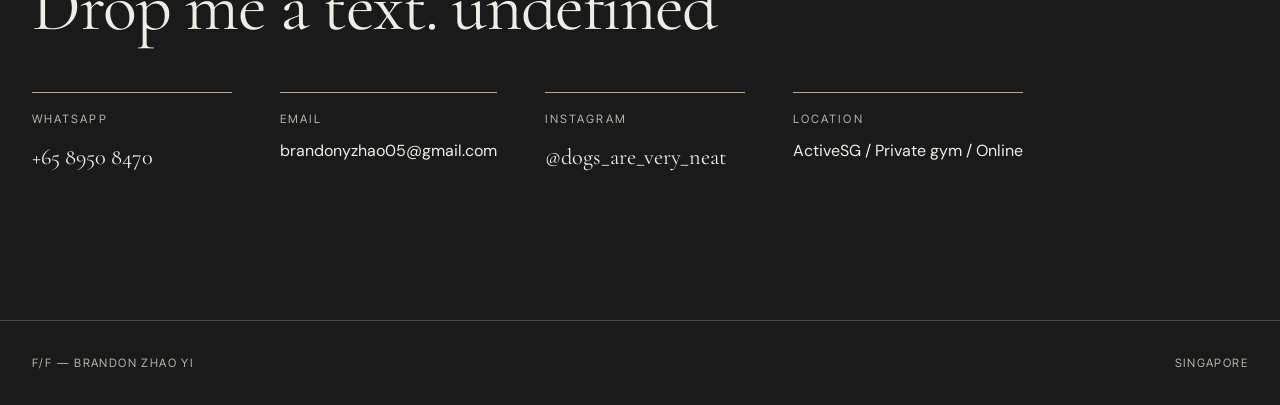
==== commit e4be1e72: "Remove all italic usage; replace with weight/spacing/colour moves Italics stripped from: marquee sla" ====
--- a/index.html
+++ b/index.html
@@ -63,7 +63,7 @@
 
     <a href="book.html" class="nav-card nav-card--top reveal-up">
       <div class="nav-card-label">Book Now</div>
-      <div class="nav-card-title">Sessions, packs, <em>online coaching.</em></div>
+      <div class="nav-card-title">Sessions, packs, online coaching.</div>
       <span class="nav-card-arrow">→</span>
       <div class="nav-card-overlay">
         <p>Select your package structure and see what's included.</p>
@@ -72,7 +72,7 @@
 
     <a href="about.html" class="nav-card reveal-up delay-1">
       <div class="nav-card-label">About Me</div>
-      <div class="nav-card-title">The work <em>behind the work.</em></div>
+      <div class="nav-card-title">The work behind the work.</div>
       <span class="nav-card-arrow">→</span>
       <div class="nav-card-overlay">
         <p>Get to know me as a person, not just a trainer.</p>
@@ -81,7 +81,7 @@
 
     <a href="testimonials.html" class="nav-card reveal-up delay-2">
       <div class="nav-card-label">Testimonials</div>
-      <div class="nav-card-title">Results &amp; <em>credentials.</em></div>
+      <div class="nav-card-title">Results &amp; credentials.</div>
       <span class="nav-card-arrow">→</span>
       <div class="nav-card-overlay">
         <p>What others had to say — and the credentials behind the work.</p>
--- a/styles.css
+++ b/styles.css
@@ -38,9 +38,9 @@
 /* UI elements stay condensed Inter Tight */
 nav, footer, .section-label, .page-hero-label, .hero-meta,
 .testimonial cite, .contact-method .label,
-.article-read-link, .articles-substack a,
+.articles-substack a,
 .pack-detail-list li, .btn-book, .nav-links a,
-.nav-card-title, .article-archive-arrow {
+.nav-card-title {
   font-family: 'Inter Tight', sans-serif;
 }
 
@@ -144,7 +144,7 @@
 }
 
 .marquee-track .slash {
-  font-style: italic;
+  font-weight: 300;
   color: var(--text-soft);
 }
 
@@ -254,7 +254,8 @@
 }
 
 .page-hero h1 em {
-  font-style: italic;
+  font-weight: 300;
+  color: var(--text-soft);
   color: var(--text-soft);
 }
 
@@ -279,7 +280,7 @@
 
 .philosophy-text h2 em,
 .section-headline em {
-  font-style: italic;
+  font-weight: 300;
   color: var(--text-soft);
 }
 
@@ -423,7 +424,7 @@
 }
 
 .nav-card-title em {
-  font-style: italic;
+  font-weight: 300;
   color: var(--text-muted);
   text-transform: none;
   letter-spacing: 0.02em;
@@ -461,12 +462,12 @@
 }
 
 .nav-card-overlay p {
-  font-family: 'Cormorant Garamond', serif;
-  font-style: italic;
-  font-size: 1.1rem;
-  color: var(--text-soft);
-  line-height: 1.5;
+  font-family: 'DM Sans', sans-serif;
+  font-size: 0.9rem;
+  color: var(--text-soft);
+  line-height: 1.6;
   max-width: 480px;
+  letter-spacing: 0.01em;
 }
 
 /* ── FEATURED QUOTE (landing page) ──────────────────── */
@@ -480,10 +481,24 @@
 .featured-quote-section blockquote {
   font-family: 'Cormorant Garamond', serif;
   font-size: clamp(1.4rem, 3vw, 2rem);
-  font-style: italic;
+  font-weight: 300;
   line-height: 1.55;
   color: var(--text);
   margin-bottom: 1.25rem;
+  position: relative;
+  padding-left: 2.5rem;
+}
+
+.featured-quote-section blockquote::before {
+  content: '\201C';
+  position: absolute;
+  left: 0;
+  top: -0.2em;
+  font-size: 4rem;
+  line-height: 1;
+  color: var(--beige);
+  font-family: 'Cormorant Garamond', serif;
+  font-weight: 300;
 }
 
 .featured-quote-section cite {
@@ -530,9 +545,9 @@
 }
 
 .services-overview-placeholder {
-  font-style: italic;
   color: var(--text-muted);
   font-size: 0.9rem;
+  letter-spacing: 0.02em;
 }
 
 .services-grid {
@@ -560,11 +575,13 @@
 }
 
 .service-card .price {
-  font-family: 'Cormorant Garamond', serif;
-  font-style: italic;
-  color: var(--text-soft);
+  font-family: 'Inter Tight', sans-serif;
+  font-weight: 300;
+  font-size: 0.82rem;
+  letter-spacing: 0.1em;
+  text-transform: uppercase;
+  color: var(--beige);
   margin-bottom: 1.5rem;
-  font-size: 1.05rem;
 }
 
 .service-card p {
@@ -635,70 +652,141 @@
 }
 
 .hobbies-text {
-  font-family: 'Cormorant Garamond', serif;
-  font-style: italic;
-  font-size: 1.25rem;
-  color: var(--text-soft);
-  line-height: 1.75;
+  font-family: 'DM Sans', sans-serif;
+  font-size: 1.1rem;
+  color: var(--text-soft);
+  line-height: 1.85;
   max-width: 640px;
   letter-spacing: 0.01em;
 }
 
-/* ── ARTICLES (about page) ───────────────────────────── */
+/* ── ARTICLES — drum / cylinder scroller (about page) ── */
 .articles-section {
   padding: 6rem 2rem;
   max-width: 1400px;
   margin: 0 auto;
 }
 
-/* Featured articles: alternating image/text */
-.articles-featured {
+/* Viewport window — clips the drum and applies the fade mask */
+.articles-drum-viewport {
+  position: relative;
+  height: 400px;
+  overflow: hidden;
   margin-top: 3rem;
-}
-
-.article-featured {
-  display: grid;
-  grid-template-columns: 1fr 1fr;
-  gap: 5rem;
+  /* Gradient mask: fades items near top/bottom to sell the curved surface */
+  -webkit-mask-image: linear-gradient(
+    to bottom,
+    transparent 0%,
+    black 22%,
+    black 78%,
+    transparent 100%
+  );
+  mask-image: linear-gradient(
+    to bottom,
+    transparent 0%,
+    black 22%,
+    black 78%,
+    transparent 100%
+  );
+}
+
+/* Center selection indicator — two thin beige lines around the active item */
+.articles-drum-viewport::before,
+.articles-drum-viewport::after {
+  content: '';
+  position: absolute;
+  left: 0; right: 0;
+  height: 1px;
+  background: var(--beige-subtle);
+  z-index: 2;
+  pointer-events: none;
+}
+.articles-drum-viewport::before { top:    calc(50% - 66px); }
+.articles-drum-viewport::after  { bottom: calc(50% - 66px); }
+
+/* Scrollable track inside the viewport */
+.articles-drum-track {
+  height: 100%;
+  overflow-y: scroll;
+  scroll-snap-type: y mandatory;
+  scrollbar-width: none;
+  -ms-overflow-style: none;
+}
+.articles-drum-track::-webkit-scrollbar { display: none; }
+
+/* Padding top / bottom so first and last item can be centred */
+.article-drum-pad {
+  height: 135px; /* (400 / 2) - (130 / 2) = 135 */
+  flex-shrink: 0;
+}
+
+/* Individual article row on the drum */
+.article-drum-item {
+  height: 130px;
+  scroll-snap-align: center;
+  display: flex;
+  flex-direction: row;
   align-items: center;
-  padding: 4rem 0;
-  border-bottom: 1px solid var(--beige-subtle);
-}
-
-.article-featured:last-child {
-  border-bottom: none;
-}
-
-/* Even articles: swap image and text order */
-.article-featured:nth-child(even) .article-featured-image { order: 2; }
-.article-featured:nth-child(even) .article-featured-text  { order: 1; }
-
-.article-featured-image {
-  aspect-ratio: 3/2;
-  background: var(--bg-alt);
-  position: relative;
-  overflow: hidden;
-}
-
-.article-featured-text h3 {
-  font-family: 'Cormorant Garamond', serif;
+  gap: 3rem;
+  padding: 0 3rem;
+  text-decoration: none;
+  color: var(--text);
+  transform-origin: center center;
+  will-change: transform, opacity;
+  transition: opacity 0.06s linear;
+  cursor: pointer;
+}
+
+.article-drum-content {
+  flex: 1;
+  min-width: 0;
+}
+
+.article-drum-title {
+  font-family: 'Cormorant Garamond', serif;
+  font-size: clamp(1.4rem, 2.8vw, 2rem);
   font-weight: 400;
-  font-size: clamp(1.6rem, 3vw, 2.2rem);
   line-height: 1.2;
   letter-spacing: -0.01em;
   color: var(--text);
-  margin-bottom: 1.25rem;
-}
-
-.article-featured-text p {
-  font-size: 0.97rem;
-  color: var(--text-soft);
-  line-height: 1.8;
-  margin-bottom: 1.5rem;
-  max-width: 55ch;
-}
-
-.article-read-link {
+}
+
+.article-drum-excerpt {
+  font-family: 'DM Sans', sans-serif;
+  font-size: 0.82rem;
+  color: var(--text-muted);
+  margin-top: 0.35rem;
+  line-height: 1.5;
+  overflow: hidden;
+  white-space: nowrap;
+  text-overflow: ellipsis;
+}
+
+.article-drum-image {
+  width: 160px;
+  flex-shrink: 0;
+  aspect-ratio: 4/3;
+  background: var(--bg-alt);
+  border: 1px solid var(--beige-subtle);
+  display: flex;
+  align-items: center;
+  justify-content: center;
+  font-family: 'Inter Tight', sans-serif;
+  font-size: 0.62rem;
+  letter-spacing: 0.12em;
+  text-transform: uppercase;
+  color: var(--text-muted);
+  overflow: hidden;
+}
+
+/* "Read all on Substack" link */
+.articles-substack {
+  margin-top: 2.5rem;
+  padding-top: 2.5rem;
+  border-top: 1px solid var(--beige-subtle);
+}
+
+.articles-substack a {
   font-family: 'Inter Tight', sans-serif;
   font-size: 0.78rem;
   letter-spacing: 0.14em;
@@ -711,85 +799,6 @@
   transition: gap 0.25s ease;
 }
 
-.article-read-link:hover { gap: 0.9rem; }
-
-/* Archive scroller */
-.articles-archive-wrapper {
-  margin-top: 4rem;
-  padding-top: 3rem;
-  border-top: 1px solid var(--beige-subtle);
-}
-
-.articles-archive-wrapper .section-label {
-  margin-bottom: 1.25rem;
-}
-
-.articles-archive {
-  max-height: 280px;
-  overflow-y: auto;
-  border: 1px solid var(--beige-subtle);
-  scrollbar-width: thin;
-  scrollbar-color: var(--beige-subtle) transparent;
-}
-
-.articles-archive::-webkit-scrollbar       { width: 4px; }
-.articles-archive::-webkit-scrollbar-track { background: transparent; }
-.articles-archive::-webkit-scrollbar-thumb { background: var(--beige-subtle); border-radius: 2px; }
-
-.article-archive-item {
-  display: flex;
-  align-items: baseline;
-  gap: 1.5rem;
-  padding: 1.1rem 1.5rem;
-  border-bottom: 1px solid var(--line);
-  text-decoration: none;
-  color: var(--text);
-  transition: background 0.2s;
-}
-
-.article-archive-item:last-child { border-bottom: none; }
-.article-archive-item:hover      { background: rgba(240, 237, 230, 0.04); }
-
-.article-archive-title {
-  font-family: 'Cormorant Garamond', serif;
-  font-size: 1.15rem;
-  color: var(--text);
-  flex: 1;
-}
-
-.article-archive-excerpt {
-  font-size: 0.8rem;
-  color: var(--text-muted);
-  max-width: 38ch;
-  line-height: 1.5;
-}
-
-.article-archive-arrow {
-  color: var(--beige);
-  font-size: 0.85rem;
-  flex-shrink: 0;
-}
-
-/* "Read all on Substack" link */
-.articles-substack {
-  margin-top: 2.5rem;
-  padding-top: 2.5rem;
-  border-top: 1px solid var(--beige-subtle);
-}
-
-.articles-substack a {
-  font-family: 'Inter Tight', sans-serif;
-  font-size: 0.78rem;
-  letter-spacing: 0.14em;
-  text-transform: uppercase;
-  color: var(--beige);
-  text-decoration: none;
-  display: inline-flex;
-  align-items: center;
-  gap: 0.5rem;
-  transition: gap 0.25s ease;
-}
-
 .articles-substack a:hover { gap: 0.9rem; }
 
 /* ── PROCESS ─────────────────────────────────────────── */
@@ -828,11 +837,11 @@
 }
 
 .process-step .number {
-  font-family: 'Cormorant Garamond', serif;
-  font-style: italic;
-  font-size: 0.9rem;
-  color: var(--text-soft);
-  letter-spacing: 0.1em;
+  font-family: 'Inter Tight', sans-serif;
+  font-weight: 300;
+  font-size: 0.72rem;
+  color: var(--beige);
+  letter-spacing: 0.2em;
   margin-bottom: 1.5rem;
 }
 
@@ -885,12 +894,24 @@
 
 .testimonial blockquote {
   font-family: 'Cormorant Garamond', serif;
-  font-weight: 400;
+  font-weight: 300;
   font-size: 1.3rem;
   line-height: 1.6;
   margin-bottom: 1.5rem;
   color: var(--text);
-  font-style: italic;
+  position: relative;
+  padding-left: 0;
+}
+
+.testimonial blockquote::before {
+  content: '\201C';
+  display: block;
+  font-size: 3rem;
+  line-height: 0.8;
+  margin-bottom: 0.5rem;
+  color: var(--beige);
+  font-family: 'Cormorant Garamond', serif;
+  font-weight: 300;
 }
 
 .testimonial cite {
@@ -950,7 +971,7 @@
 }
 
 .contact h2 em {
-  font-style: italic;
+  font-weight: 300;
   color: var(--text-soft);
 }
 
@@ -1125,16 +1146,13 @@
 
   .services-overview-section { padding: 3rem 1.25rem 1rem; }
 
-  /* Articles mobile */
+  /* Articles drum mobile */
   .articles-section { padding: 4rem 1.25rem; }
-  .article-featured {
-    grid-template-columns: 1fr;
-    gap: 2rem;
-    padding: 3rem 0;
-  }
-  .article-featured:nth-child(even) .article-featured-image { order: 0; }
-  .article-featured:nth-child(even) .article-featured-text  { order: 0; }
-  .article-archive-excerpt { display: none; }
+  .articles-drum-viewport { height: 340px; }
+  .article-drum-item { padding: 0 1rem; gap: 1rem; }
+  .article-drum-title { font-size: 1.25rem; }
+  .article-drum-excerpt { display: none; }
+  .article-drum-image { display: none; }
 
   /* Hobbies mobile */
   .hobbies-section { padding: 3rem 1.25rem 0; }
